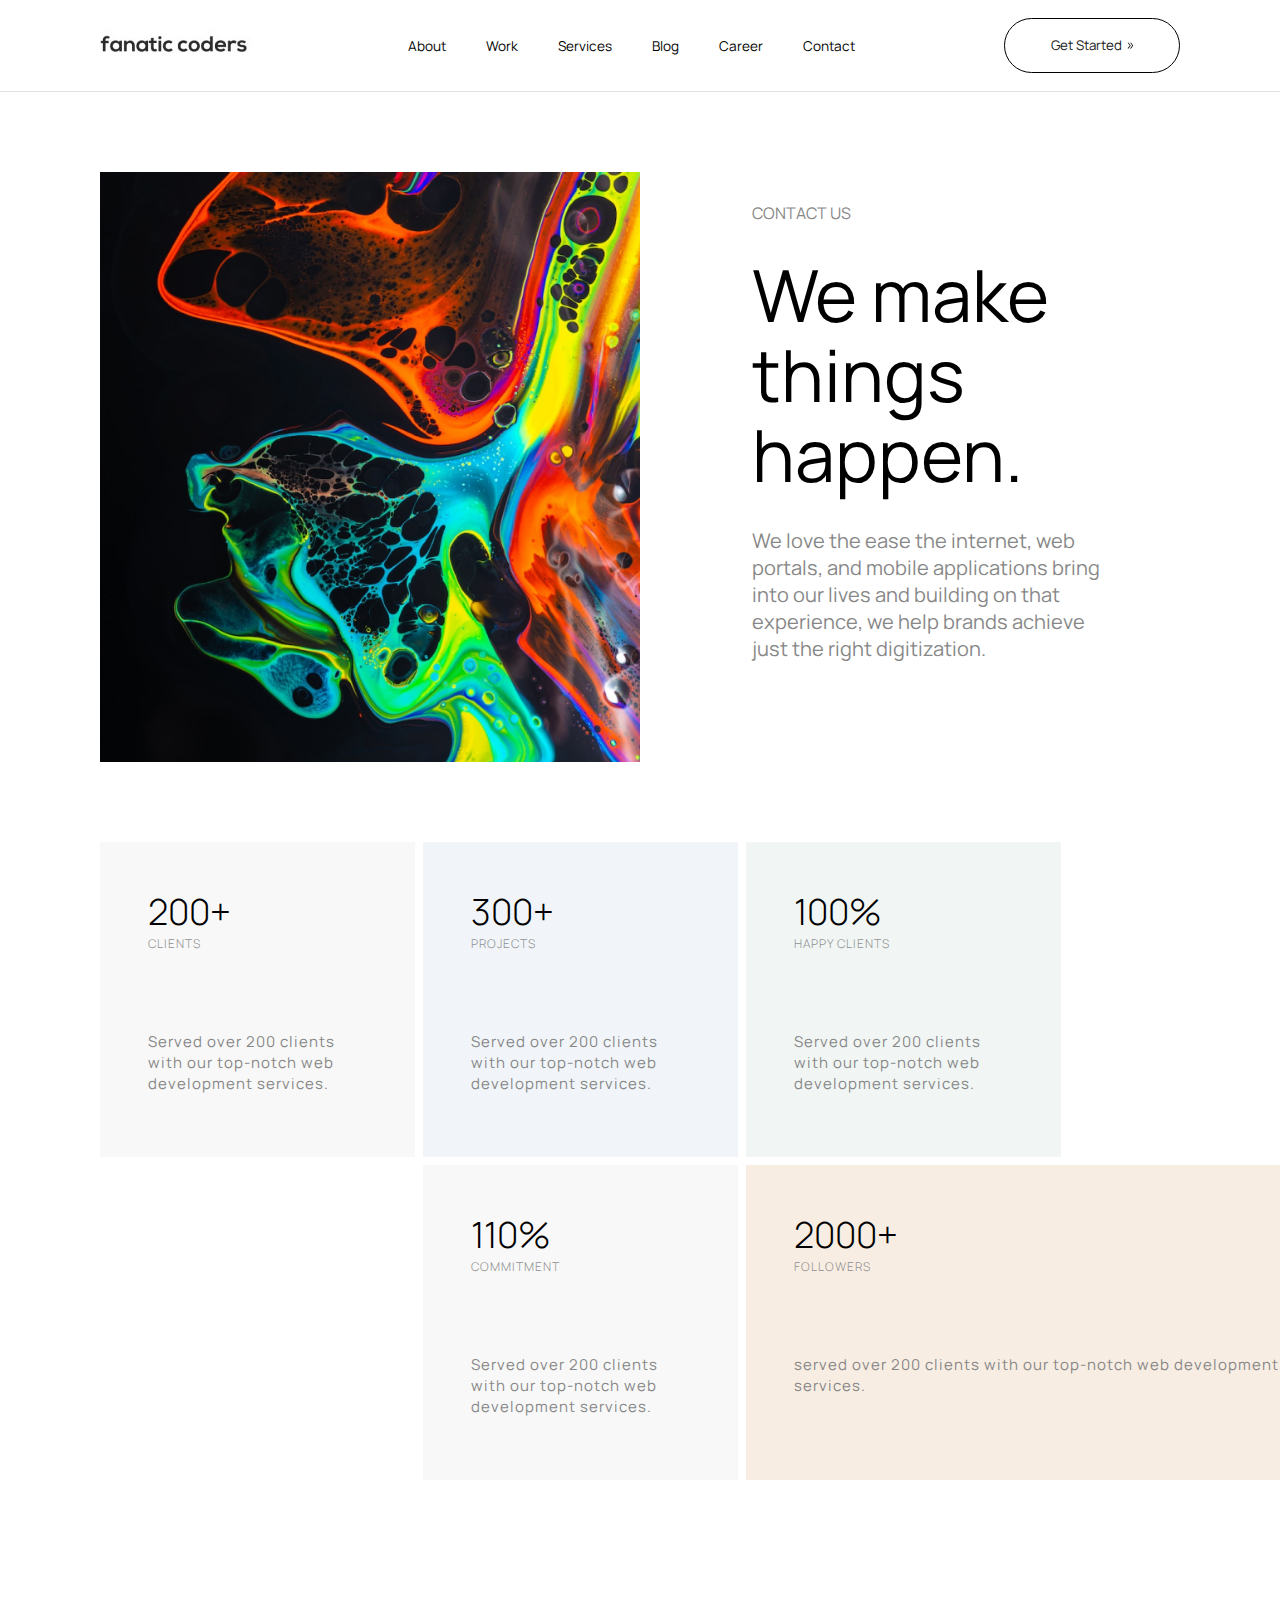
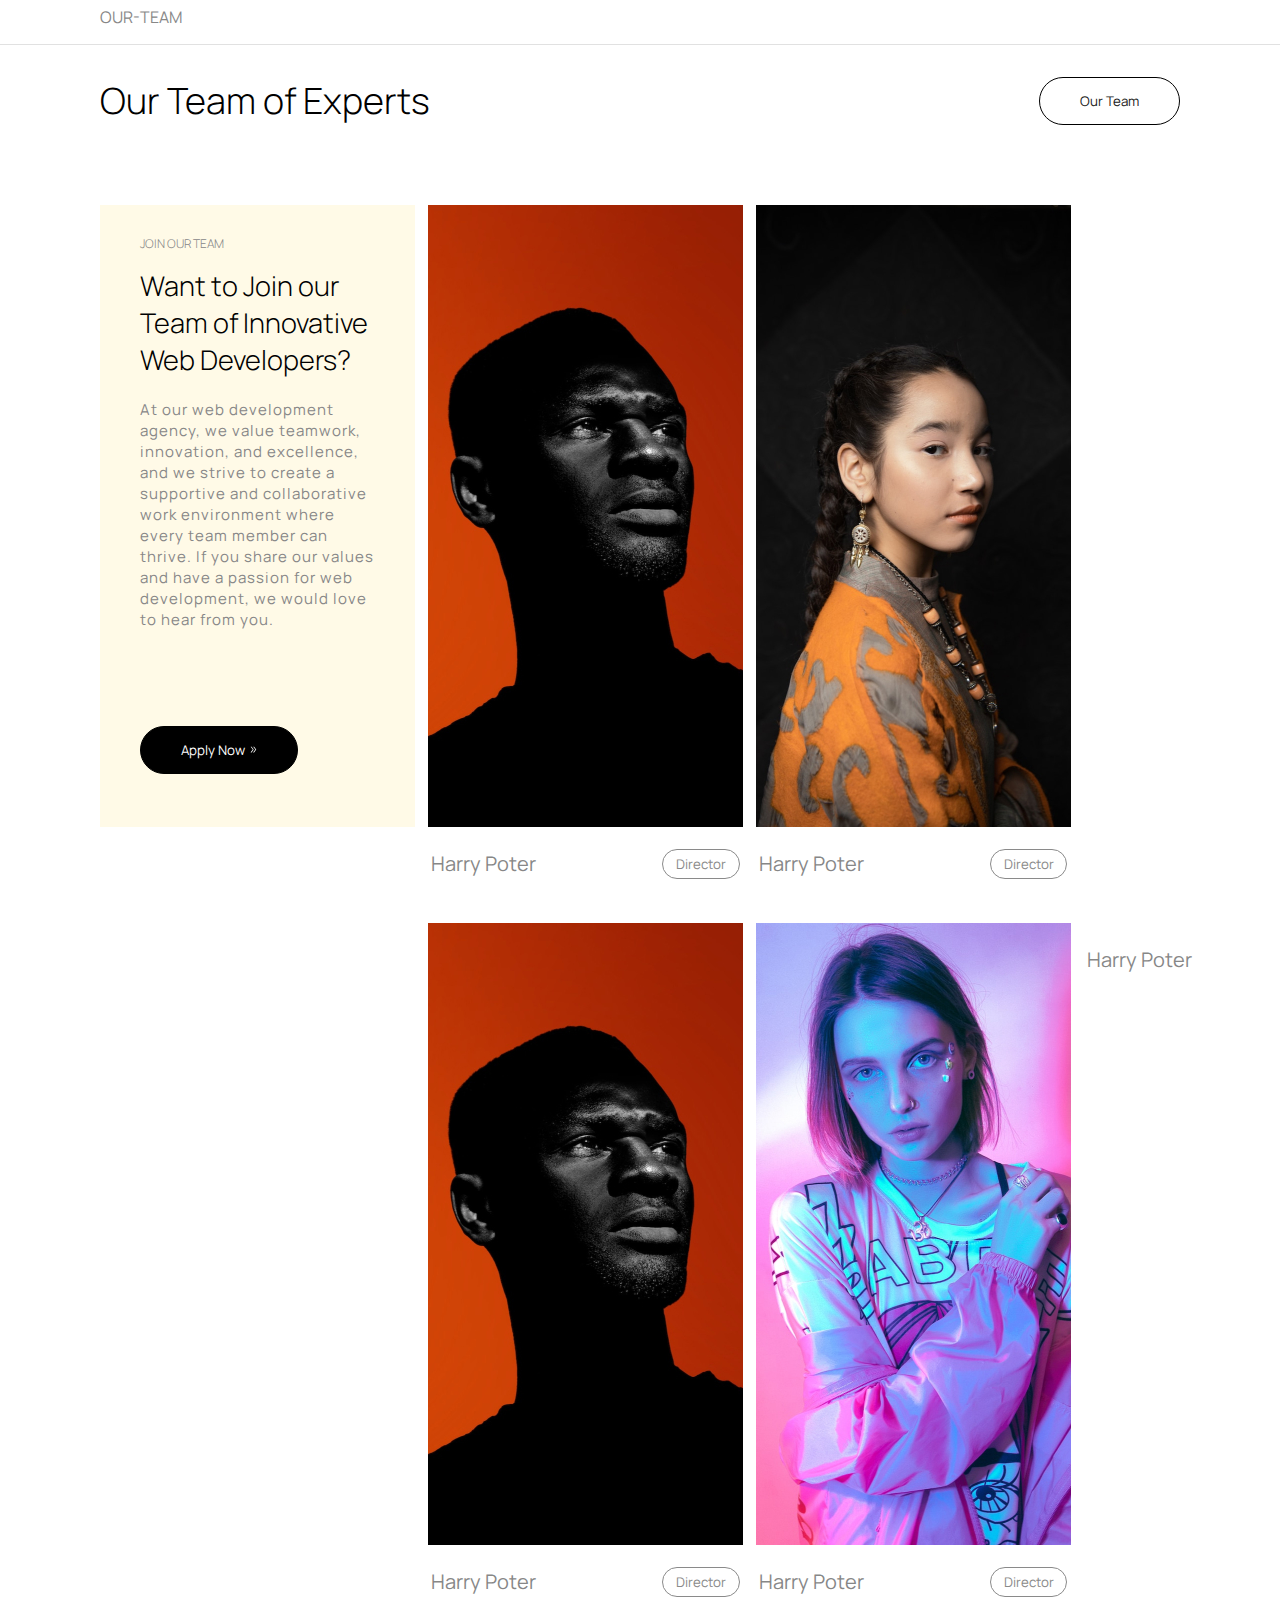
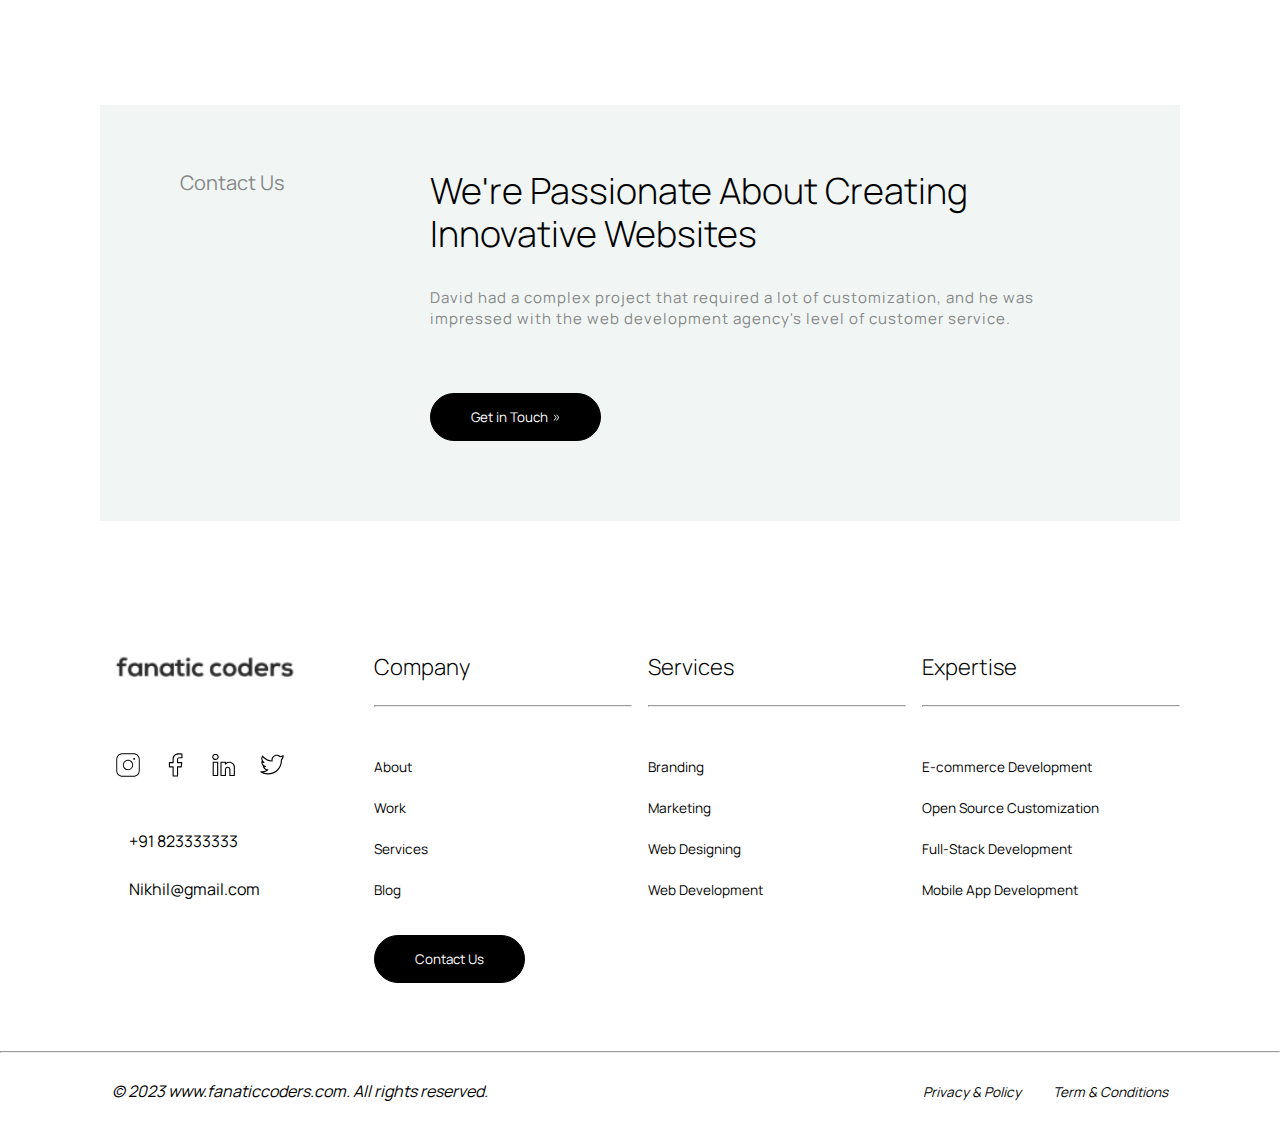
==== about.html @ 9c1439ec "second commit" ====
<!DOCTYPE html>
<html lang="en">

<head>
    <meta charset="UTF-8">
    <meta http-equiv="X-UA-Compatible" content="IE=edge">
    <meta name="viewport" content="width=device-width, initial-scale=1.0">
    <title>Document</title>
    <link rel="stylesheet" href="/style.css">
</head>

<body>
    <!-------- Header -------->
    <header>

        <div class="header">
            <div class="container">
                <div class="flex-row">


                    <div class="headerlogo">
                        <div class="flex-row">
                            <a href="/Index.html"><img src="/assets/Images/lOGO - Copy.jpg" alt=""></a>
                        </div>
                    </div>

                    <div class="headerlinks">
                        <nav>
                            <ul class="link flex-row">

                                <li><a class="animated-link" href="/about.html"> About</a></li>
                                <li><a class="animated-link" href="/work.html"> Work</a></li>
                                <li> <a class="animated-link service"> Services</a></li>
                               
                                <li><a class="animated-link" href="/blog.html">Blog</a> </li>
                                <li><a class="animated-link" href="/career.html">Career</a> </li>
                                <li><a class="animated-link" href="/contact.html">Contact</a> </li>
                            </ul>
                        </nav>
                    </div>

                    <button class="animated-btn-wt white-btn-lg">Get Started <img class="double-arrow"
                            src="/assets/Images/rightdoubleArrow.svg" alt=""></button>
                </div>
                    
   

            </div>
    </header>

    <!-- DropDown -->
    <div class="serviceDropdown">
        <div class="container">
            <div class="dropdown">
                <div class="left">
                    <h3>Services</h3>
                    <p class="card-para">Unleash the power of your brand with our comprehensive suite of services.</p>
                    <a href="/services.html"><button class="animated-btn-wt white-btn-sm">Learn More</button></a>
                </div>
                <div class="right">
                    <div class="grid-row">
                        <a href="/services.html">
                            <div class="item" >
                                <div class="flex-row">
                                    <img class="dropdown-img" src="/assets/Images/Speaker.svg" alt="">
                                    <div>
                                        <h4>Digital Branding</h4>
                                        <p class="card-para">Increase your brand's visibility and attract more customers</p>
                                    </div>
                                </div>
                            </div>
                        </a>
                       
                        <a href="/services.html">
                            <div class="item">
                                <div class="flex-row">
                                    <img class="dropdown-img" src="/assets/Images/Pin.svg" alt="">
                                    <div>
                                        <h4>Web Designing</h4>
                                        <p class="card-para">Increase your brand's visibility and attract more customers</p>
                                    </div>
                                </div>
                            </div>
                        </a>
                       
                        <a href="/services.html">
                            <div class="item">
                                <div class="flex-row">
                                    <img class="dropdown-img" src="/assets/Images/Cart.svg" alt="">
                                    <div>
                                        <h4>E-commerce Development</h4>
                                        <p class="card-para">Increase your brand's visibility and attract more customers</p>
                                    </div>
                                </div>
                            </div>
                        </a>
                        
                        <a href="/services.html">
                            <div class="item">
                                <div class="flex-row">
                                    <img class="dropdown-img" src="/assets/Images/Speaker.svg" alt="">
                                    <div>
                                        <h4>Digital Marketing</h4>
                                        <p class="card-para">Increase your brand's visibility and attract more customers</p>
                                    </div>
                                </div>
                            </div>
                        </a>
                       
                        <a href="/services.html">
                            <div class="item">
                                <div class="flex-row">
                                    <img class="dropdown-img" src="/assets/Images/Tag.svg" alt="">
                                    <div>
                                        <h4>Web Development</h4>
                                        <p class="card-para">Increase your brand's visibility and attract more customers</p>
                                    </div>
                                </div>
                            </div>
                        </a>
                       
                        <a href="/services.html">
                            <div class="item">
                                <div class="flex-row">
                                    <img class="dropdown-img" src="/assets/Images/phone.svg" alt="">
                                    <div>
                                        <h4>Mobile App Development</h4>
                                        <p class="card-para">Increase your brand's visibility and attract more customers</p>
                                    </div>
                                </div>
                            </div>
                        </a>
                       
                    </div>
                </div>
            </div>
        </div>
    </div>
    <!--// DropDown -->
    <!-------- //Header -------->

    <main>
        <!-- section1  Hero-Section-->
        <section class="about-hero section1">
            <div class="container main1">
                <div class="grid-row">

                    <div class="hero">
                        <img src="/assets/Images/aboutHero.jpg" alt="">
                    </div>
                    <div class="content">
                        <h5>CONTACT US </h5>
                        <h1>We make things happen.
                        </h1>
                        <p class="main-para">We love the ease the internet, web portals, and mobile applications bring
                            into our lives and building on that experience, we help brands achieve just the right
                            digitization.</p>
                    </div>
                </div>
            </div>
        </section>
        <!-- //section1 Hero-Section-->

        <!-- Section-4 Our-Values-->
        <section class=" about-hero section4">
            </div>
            <div class="container main2">

                <div class="card-container">
                    <div class="grid-row">
                        <div class="card1">
                            <h2>200+</h2>
                            <h6>Clients</h6>
                            <p class="card-para">Served over 200 clients with our top-notch web development services.
                            </p>
                        </div>
                        <div class="card1  col2">
                            <h2>300+</h2>
                            <h6>Projects</h6>
                            <p class="card-para">Served over 200 clients with our top-notch web development services.
                            </p>
                        </div>
                        <div class="card1  col3">
                            <h2>100%</h2>
                            <h6>Happy Clients</h6>
                            <p class="card-para">Served over 200 clients with our top-notch web development services.
                            </p>
                        </div>
                        <div class="card1 card-All col4">
                            <!-- <h6>HELPING BRANDS <br>
                                STANDOUT</h6>
                          <h4>Bold Moves, <br>
                            Big Impact.</h4> -->
                        </div>
                        <div class="card1 card-All col5">
                            <!-- <h6>HELPING BRANDS <br>
                                STANDOUT</h6>
                          <h4>Bold Moves, <br>
                            Big Impact.</h4> -->
                        </div>
                        <div class="card1  col6">
                            <h2>110%</h2>
                            <h6>Commitment</h6>
                            <p class="card-para">Served over 200 clients with our top-notch web development services.
                            </p>
                        </div>
                        <div class="card1 col7">
                            <h2>2000+</h2>
                            <h6>Followers</h6>
                            <p class="card-para">served over 200 clients with our top-notch web development services.
                            </p>
                        </div>

                    </div>
                </div>
        </section>
        <!-- //Section-4 Our-Values-->

        <!-- Section About 3 -->

        <section class="section5 about-hero">
            <div class="container sub-container">
                <div class="Universal-heading">
                    <h5>Our-Team</h5>
                </div>
            </div>
            <div class="main3 container main-container">
                <div class="main-heading">
                    <h2>Our Team of Experts</h2>
                    <button class="animated-btn-wt white-btn-sm">Our Team</button>
                </div>
                <!-- MAIN -->

                <div class="about-team">
                    <div class="grid-row">
                        <div class="dim team-mate1">
                            <h6>Join our team</h6>
                            <h3>Want to Join our Team of Innovative Web Developers?</h3>
                            <p class="card-para">
                                At our web development agency, we value teamwork, innovation, and excellence, and we
                                strive to create a supportive and collaborative work environment where every team member
                                can thrive. If you share our values and have a passion for web development, we would
                                love to hear from you.
                            </p>
                            <a href="/career.html"><button class="animated-btn-bk black-btn-sm">
                                Apply Now <img class="double-arrow" src="/assets/Images/whiteDoubleArrow.svg" alt="">
                            </button></a>
                        </div>

                        <div class="dim team-mate2">
                            <div class="team-image">
                                <img src="/assets/Images/TeamImg1.jpg" alt="">
                                <div class="social-icons">
                                    <ul class="flex-row">
                                        <li><a href="">
                                                <div class="circle"><img src="/assets/Images/twitter.svg" alt=""></div>
                                            </a></li>
                                        <li><a href="">
                                                <div class="circle"><img src="/assets/Images/mail.svg" alt=""></div>
                                            </a></li>
                                        <li><a href="">
                                                <div class="circle"><img src="/assets/Images/linkedin.svg" alt=""></div>
                                            </a></li>
                                        <li><a href="">
                                                <div class="circle"><img src="/assets/Images/instagram.svg" alt="">
                                                </div>
                                            </a></li>
                                    </ul>
                                </div>
                                <div class="occupation flex-row">
                                    <p class="main-para">Harry Poter</p>
                                    <button class="simple-btn">Director</button>
                                </div>
                            </div>
                            
                        </div>
                        <div class="dim team-mate2">
                            <div class="team-image">
                                <img src="/assets/Images/TeamImg3.jpg" alt="">
                                <div class="social-icons">
                                    <ul class="flex-row">
                                        <li><a href="">
                                                <div class="circle"><img src="/assets/Images/twitter.svg" alt=""></div>
                                            </a></li>
                                        <li><a href="">
                                                <div class="circle"><img src="/assets/Images/mail.svg" alt=""></div>
                                            </a></li>
                                        <li><a href="">
                                                <div class="circle"><img src="/assets/Images/linkedin.svg" alt=""></div>
                                            </a></li>
                                        <li><a href="">
                                                <div class="circle"><img src="/assets/Images/instagram.svg" alt="">
                                                </div>
                                            </a></li>
                                    </ul>
                                </div>
                                <div class="occupation flex-row">
                                    <p class="main-para">Harry Poter</p>
                                    <button class="simple-btn">Director</button>
                                </div>
                            </div>
                        </div>
                        <div class="dim team-mate2 area3">
                            <div class="team-image">
                               
                            </div>
                        </div>
                        <div class="dim team-mate2 area4">
                            <div class="team-image">
                                
                            </div>
                        </div>
                        <div class="dim team-mate2">
                            <div class="team-image">
                                <img src="/assets/Images/TeamImg1.jpg" alt="">
                                <div class="social-icons">
                                    <ul class="flex-row">
                                        <li><a href="">
                                                <div class="circle"><img src="/assets/Images/twitter.svg" alt=""></div>
                                            </a></li>
                                        <li><a href="">
                                                <div class="circle"><img src="/assets/Images/mail.svg" alt=""></div>
                                            </a></li>
                                        <li><a href="">
                                                <div class="circle"><img src="/assets/Images/linkedin.svg" alt=""></div>
                                            </a></li>
                                        <li><a href="">
                                                <div class="circle"><img src="/assets/Images/instagram.svg" alt="">
                                                </div>
                                            </a></li>
                                    </ul>
                                </div>
                                <div class="occupation flex-row">
                                    <p class="main-para">Harry Poter</p>
                                    <button class="simple-btn">Director</button>
                                </div>
                            </div>
                        </div>
                        <div class="dim team-mate2 area4">
                            <div class="team-image">
                                <img src="/assets/Images/TeamImg2.jpg" alt="">
                                <div class="social-icons">
                                    <ul class="flex-row">
                                        <li><a href="">
                                                <div class="circle"><img src="/assets/Images/twitter.svg" alt=""></div>
                                            </a></li>
                                        <li><a href="">
                                                <div class="circle"><img src="/assets/Images/mail.svg" alt=""></div>
                                            </a></li>
                                        <li><a href="">
                                                <div class="circle"><img src="/assets/Images/linkedin.svg" alt=""></div>
                                            </a></li>
                                        <li><a href="">
                                                <div class="circle"><img src="/assets/Images/instagram.svg" alt="">
                                                </div>
                                            </a></li>
                                    </ul>
                                </div>
                                <div class="occupation flex-row">
                                    <p class="main-para">Harry Poter</p>
                                    <button class="simple-btn">Director</button>
                                </div>
                            </div>
                        </div>
                        <div class="dim team-mate2">
                            <div class="team-image">
                                <img src="/assets/Images/TeamImg4.jpg" alt="">
                                <div class="social-icons">
                                    <ul class="flex-row">
                                        <li><a href="">
                                                <div class="circle"><img src="/assets/Images/twitter.svg" alt=""></div>
                                            </a></li>
                                        <li><a href="">
                                                <div class="circle"><img src="/assets/Images/mail.svg" alt=""></div>
                                            </a></li>
                                        <li><a href="">
                                                <div class="circle"><img src="/assets/Images/linkedin.svg" alt=""></div>
                                            </a></li>
                                        <li><a href="">
                                                <div class="circle"><img src="/assets/Images/instagram.svg" alt="">
                                                </div>
                                            </a></li>
                                    </ul>
                                </div>
                                <div class="occupation flex-row">
                                    <p class="main-para">Harry Poter</p>
                                    <button class="simple-btn">Director</button>
                                </div>
                            </div>
                        </div>
                    </div>
                </div>

                <div class="about-contact-banner">
                    <div class="contect-content">
                        <p class="main-para uppercase">Contact Us</p>

                        <div class="r-content">
                            <h2>We're Passionate About Creating Innovative Websites</h2>
                            <p class="card-para">David had a complex project that required a lot of customization, and
                                he was impressed with the web development agency's level of customer service. </p>
                            <button class="animated-btn-bk black-btn-sm">
                                Get in Touch <img class="double-arrow" src="/assets/Images/whiteDoubleArrow.svg" alt="">
                            </button>
                        </div>
                    </div>
                </div>

            </div>
        </section>

        <!-- Section About 3 -->

        <!--------------- FOOTER ---------------->
        <footer>
            <div class="container footer-container ">
                <div class="footer-grid-row">
                    <div class="footerCol1">
                        <div class="logo">
                            <img src="/assets/Images/lOGO.jpg" alt="">
                        </div>
    
                        <div class="social-links">
                            <ul class="flex-row">
                                <li><a href=""><img src="/assets/Images/instagram.svg" alt=""></a></li>
                                <li><a href=""><img src="/assets/Images/facebook.svg" alt=""></a></li>
                                <li><a href=""><img src="/assets/Images/linkedin.svg" alt=""></a></li>
                                <li><a href=""><img src="/assets/Images/twitter.svg" alt=""></a></li>
                            </ul>
                        </div>
                      <div class="phone chat"><i class="fa-solid fa-phone"></i> <span>+91 823333333</span></div>
                      <div class="mail chat"><i class="fa-regular fa-envelope"></i> <span>Nikhil@gmail.com</span></div>
                    </div>
    
                    <div class="footerCol2">
                        <h4>Company</h4>
                        <hr>
                        <ul>
                            <li><a class="animated-link" href="">About</a></li>
                            <li><a class="animated-link" href="">Work</a></li>
                            <li><a class="animated-link" href="">Services</a></li>
                            <li><a class="animated-link" href="">Blog</a></li>
                            <li><button class="animated-btn-bk black-btn-sm" style="margin-top: 1rem;">
                                Contact Us
                            </button></li>
                        </ul>
                    </div>
    
                    <div class="footerCol2">
                        <h4>Services</h4>
                        <hr>
                        <ul>
                            <li><a class="animated-link" href="">Branding</a></li>
                            <li><a class="animated-link" href="">Marketing</a></li>
                            <li><a class="animated-link" href="">Web Designing</a></li>
                            <li><a class="animated-link" href="">Web Development</a></li>
                            <li><a class="animated-link" href=""></a></li>
                        </ul>
                    </div>
    
                    <div class="footerCol2">
                        <h4>Expertise</h4>
                        <hr>
                        <ul>
                            <li><a class="animated-link" href="">E-commerce Development</a></li>
                            <li><a class="animated-link" href="">Open Source Customization</a></li>
                            <li><a class="animated-link" href="">Full-Stack Development</a></li>
                            <li><a class="animated-link" href="">Mobile App Development</a></li>
                            <li><a href=""></a></li>
                        </ul>
                    </div>
                </div>
              
            </div>
            <hr>
            <div class="cite-container">
                <cite>
                 <span>© 2023 www.fanaticcoders.com. All rights reserved.</span> 
                 <span ><ul class="flex-row"><li><a href="">Privacy & Policy</a></li>
                    <li><a href="">Term & Conditions</a></li></ul></span>
                </cite>
            </div>
            
        </footer>


</body>
<script src="/main.js"></script>
</html>
---- style.css ----
@import url("https://fonts.googleapis.com/css2?family=Manrope:wght@200;300;400;500;600;700;800&display=swap");

*,
*::after,
*::before {
  margin: 0;
  padding: 0;
  box-sizing: border-box;
}

body {
  /* background-color: burlywood; */
  font-family: "Manrope";
}

:root {
  --primary-clr: #ffffff;
  --Mild-Emb: #f1f6f5;
  --Mild-Blue: #f1f5f9;
  --Mild-grey: #f8f8f8;
  --Mild-Orange: #f8ede3;
  --Mild-Yellow: #fffae7;
  --white-clr: #ffffff;
  --black-clr: #000000;
  --heading-clr: #202020;
  --para-grey: #878787;
  /* Font-Styling */
  --card-para: 0.938rem;
  --main-para: 1.25rem;
  --sub-main-para: 1rem;
}

.main-para {
  font-size: var(--main-para);
  color: #515151;
}

.card-para {
  font-size: var(--card-para);
  color: #878787;
  letter-spacing: 1px;
  transition: all 0.4s ease-in-out;
}

.sub-para {
  font-size: 1rem;
  color: #878787;
  letter-spacing: 1px;
  word-spacing: 1px;
  transition: all 0.4s ease-in-out;
}

button {
  font-family: "Manrope";
}

h1 {
  font-size: 4.5rem;
  line-height: 5rem;
  font-weight: 400;
}

h2 {
  font-size: 2.25rem;
  line-height: 2.711rem;
  font-weight: 300;
}

h3 {
  font-size: 2rem;
  line-height: 2.313rem;
  font-weight: 300;
}

h4 {
  font-size: 1.375rem;
  line-height: 1.657rem;
  font-weight: 300;
}

h5 {
  font-size: 1rem;
  text-transform: uppercase;
  line-height: 1.205rem;
  font-weight: 400;
}

h6 {
  font-size: 0.75rem;
  text-transform: uppercase;
  line-height: 0.904rem;
  font-weight: 300;
}

a {
  font-size: 0.85rem;
}

.simple-btn {
  background: transparent;
  border: 0.5px solid rgb(138, 138, 138);
  color: rgb(138, 138, 138);
  border-radius: 10rem;
  padding: 0.3rem 0.8rem;
}

.white-btn-lg {
  display: flex;
  flex-direction: row;
  align-items: center;
  justify-content: center;
  padding: 14px 40px;
  gap: 5px;
  color: var(--heading-clr);
  font-size: 0.875;
  background: #ffffff;
  border: 0.5px solid black;
  border-radius: 1.875rem;
  width: 176px;
  height: 55px;
}

.white-btn-sm {
  display: flex;
  flex-direction: row;
  justify-content: center;
  padding: 14px 40px;
  gap: 5px;
  color: var(--heading-clr);
  font-size: 0.875;
  background: #ffffff;
  border: 0.5px solid black;
  border-radius: 1.875rem;
}

.black-btn-lg {
  display: flex;
  flex-direction: row;
  align-items: center;
  justify-content: center;
  padding: 14px 40px;
  gap: 5px;
  color: var(--white-clr);
  font-size: 0.875;
  background: var(--black-clr);
  border: 0.5px solid black;
  border-radius: 1.875rem;
  width: 176px;
  height: 55px;
}

.black-btn-sm {
  display: flex;
  flex-direction: row;
  justify-content: center;
  align-items: center;
  padding: 14px 40px;
  gap: 5px;
  color: var(--white-clr);
  font-size: 0.875;
  background: var(--black-clr);
  border: 0.5px solid black;
  border-radius: 1.875rem;
}

/* Button Animation on hover */
.animated-btn-bk,.animated-btn-wt {
  transition: all 0.3s ease-in-out;
}

.animated-btn-bk:hover {
  box-shadow: 4px 4px 0px #8b8b8b;
  transform: translate(-5px, -5px);
}
.animated-btn-wt:hover {
  box-shadow: 4px 4px 0px black;
  transform: translate(-5px, -5px);
}


/* //Button Animation on hover */


/* -------------------Link-Styling */
.animated-link {
  position: relative;
  color: #000;
  text-decoration: none;
}

.animated-link::before {
  content: "";
  position: absolute;
  display: block;
  width: 100%;
  height: 1.5px;
  top: 120%;
  left: 0;
  background-color: var(--para-grey);
  transform: scaleX(0);
  transition: transform 0.3s ease;
}

.animated-link:hover::before {
  transform: scaleX(1);
  height: 1.5px;
}
.animated-link.active::before {
  transform: scaleX(1);
  height: 1.5px;
}

/* .owl-theme .owl-dots, .owl-theme .owl-nav {
  text-align: center;
  -webkit-tap-highlight-color: transparent;
}
button.owl-prev{
  position: relative;
}
button.owl-prev{
  position: absolute;
  left:43%;
  top: 380px;
  font-size: 2rem !important;
}
button.owl-next{
  position: absolute;
  left:54%;
  top: 380px;
  font-size: 2rem !important;
}
.owl-theme .owl-dots{
  padding-top: 0.3rem;
} */
/* -------------------//Link-Styling */
.double-arrow {
  height: 7px;
  width: 7px;
}

.arrow-right-lg {
  font-size: 3rem;
}

.styled-btn {
  box-sizing: border-box;
  position: absolute;
  width: 66px;
  height: 24px;
  left: 643px;
  top: 5591px;
  background: #ffffff;
  border: 0.5px solid #464646;
  border-radius: 30px;
}

a {
  text-decoration: none;
  color: inherit;
}

li {
  list-style: none;
}

img {
  display: block;
  width: 100%;
}

i {
  font-family: FontAwesome;
  font-style: normal;
}

.container {
  max-width: 1500px;
  margin-inline: auto;
  padding: 0 6.25rem;
  background-color: var(--primary-clr);
}

.flex-row {
  display: flex;
}

.grid-row {
  display: grid;
}

/* --------------------Header Styling */

header .container {
  border-bottom: 1px solid #e1e1e1;
}

header .container .flex-row {
  align-items: center;
  justify-content: space-between;
  padding: 0.9rem 0;
}

.headerlinks nav .flex-row {
  gap: 2.5rem;
}

/* --------------------//Header Styling */

/* -----------------Section1 Hero-Section */

.section1 .container .flex-row .content {
  display: flex;
  flex-direction: column;
  max-width: 44.625rem;
  margin: auto;
  gap: 1rem;
}
.section1 .container .flex-row .content p{
  margin-top: 1rem;
}

.section1 .container .flex-row .content button {
  margin-top: 5rem;
}
.section1 .container .flex-row .hero{
max-width: 37rem;
}

/* -----------------//Section1 Hero-Section */

/* -----------------Section2 Our-Services */
.Universal-heading {
  color: var(--para-grey);
  padding: 2rem 0 1rem 0;
}

.sub-container {
  border-bottom: 1px solid #e1e1e1;
}

.main-container {
  padding-top: 1.5rem;
}

.section2 .slider-container {
  padding-top: 3rem;
}

.section2 .slider-container .grid-row {
  grid-template-columns: 1fr 2.2fr;
  gap: 0.6rem;
}

.section2 .slider-container .fixed-box {
  width: 26.625rem;
  height: 24rem;
  padding: 4.5rem;
  background: var(--Mild-Blue);
}

.section2 .slider-container .fixed-box button {
  margin-top: 7rem;
}

.slider {
  overflow: hidden;
}

.slider .owl-carousel .learn-more>span {
  margin-top: 6.5rem;
  display: flex;
  gap: 1rem;
}

.slider .owl-carousel .column {
  position: relative;
  height: 24rem;
  background-color: var(--Mild-Blue);
}

.slider .column .image {
  position: absolute;
  width: 100%;
  top: 0;
  left: 0;
}

.slider .column .content {
  position: absolute;
  padding: 3rem;
  background: var(--Mild-Blue);
  height: 100%;
  transition: all 0.4s ease-in-out;
}

.slider .column .content:hover {
  background: none;
}

.slider .column .content:hover {
  color: var(--Mild-grey);
}

.slider .column .content:hover .card-para {
  color: #e1e1e1;
}

.slider .column .content h6 {
  margin-bottom: 1rem;
}

.slider .column .content h3 {
  line-height: 5rem;
}

.slider .column .content .learn-more p {
  margin-top: 5rem;
  margin-top: 6.5rem;
  display: flex;
  gap: 1rem;
}

.slider .column .image img {
  width: 100%;
  height: 24rem;
}

/* -----------------//Section2 Our-Services */

/* -----------------Section3 Our-Work */
.main-container .main-heading {
  display: flex;
  justify-content: space-between;
  align-items: center;
}

.section3 .main-container .grid-row {
  grid-template-columns: 1fr 2fr;
  margin-top: 3rem;
  gap: 3rem;
  width: 100%;
}

.section3 .main-container .grid-row .column1 {
  display: flex;
  flex-direction: column;
  gap: 3rem;
}

.section3 .main-container .grid-row .column2 {
  display: flex;
  flex-direction: column;
  gap: 3rem;
  margin-top: 2.5rem;
}

.banner .content {
  position: absolute;
}

.card-shift {
  position: relative;
  width: 100%;
}

.card-shift .image-cover1 {
  margin: auto;
  height: 41.313rem;
  background: url(/assets/Images/Banner-img1.jpg);
  background-repeat: no-repeat;
  background-size: cover;
  display: flex;
  align-items: end;
  overflow: hidden;
}

.card-shift .image-cover2 {
  margin: auto;
  width: 100%;
  height: 41.313rem;
  background: url(/assets/Images/BannerImg2.jpg);
  background-repeat: no-repeat;
  display: flex;
  align-items: end;
  overflow: hidden;
  background-size: cover;
}

.card-shift .image-cover3 {
  margin: auto;
  height: 31.125rem;
  width: 100%;
  background: url(/assets/Images/BannerImg3.jpg);
  background-repeat: no-repeat;
  display: flex;
  align-items: end;
  overflow: hidden;
  background-size: cover;
}

.card-shift .image-cover4 {
  margin: auto;
  height: 49.25rem;
  width: 100%;
  background: url(/assets/Images/BannerImg4.jpg);
  background-repeat: no-repeat;
  display: flex;
  align-items: end;
  overflow: hidden;
  background-size: cover;
}

.card-shift .content {
  background-color: var(--white-clr);
  width: 100%;
  height: 0;
  visibility: hidden;
  transition: all 0.4s ease;
}

.card-shift .content>div {
  padding: 1.5rem 3rem;
}

.card-shift .content .main-para {
  line-height: 1.5rem;
  margin-bottom: 1.4rem;
}

.card-shift .image-cover:hover .content {
  visibility: visible;
  background-color: var(--white-clr);
  height: 9rem;
}

/* -----------------//Section3 Our-Work */

/* -----------------Section4 Our-Work */
.section4 .sub-container {
  padding-top: 5rem;
}

.section4 .card-container {
  margin-top: 3rem;
  padding-bottom: 4rem;
}

.section4 .card-container .grid-row {
  grid-template-columns: 1fr 1fr 1fr 1fr;
  gap: 0.5rem;
}

.section4 .card-container .grid-row .card1 {
  width: 19.688rem;
  height: 19.688rem;
  background: var(--Mild-grey);
  padding: 3rem;
}

.section4 .card-container .grid-row .card1 h6 {
  color: #909090;
  margin-bottom: 1.3rem;
  letter-spacing: 1px;
}

.section4 .card-container .grid-row .card1 button {
  margin-top: 5.5rem;
}

.section4 .card-container .grid-row .card-All {
  display: flex;
  flex-direction: column;
  justify-content: space-between;
}

.section4 .card-container .grid-row .col2 {
  background: var(--Mild-Blue);
}

.section4 .card-container .grid-row .col3 {
  background: var(--Mild-Emb);
}

.section4 .card-container .grid-row .col4 {
  background: transparent;
}

.section4 .card-container .grid-row .col5 {
  background: transparent;
}

.section4 .card-container .grid-row .col6 {
  background: var(--Mild-grey);
}

.section4 .card-container .grid-row .col7 {
  background: var(--Mild-grey);
}

.section4 .card-container .grid-row .col8 {
  background: var(--Mild-Orange);
}

.section4 .discriptive {
  max-width: 41rem;
  margin-inline: auto;
  padding: 2rem;
}

.section4 .discriptive .grid-row {
  grid-template-columns: 1fr 1fr;
  gap: 2rem;
  margin-top: 1.5rem;
}

/* -----------------//Section4 Our-Work */

/* -----------------Section5 Our-Team*/
.section5 .container {
  padding-top: 2rem;
  /* padding-bottom: 3rem; */
}

.section5 h6 {
  color: var(--para-grey);
}

.section5 .team-main {
  margin-top: 5rem;
}

.section5 .team-main .grid-row {
  height: 100%;
  grid-template-columns: 1fr 1fr 1fr 1fr;
  gap: 1rem;
  height: 50rem;
}

.section5 .team-main .grid-row .team-card {
  padding: 3rem 2.2rem;
  background: var(--Mild-Blue);
  height: 90%;
}

.section5 .team-main .grid-row .team-card h3 {
  margin: 2rem 0 2rem 0;
}

.section5 .team-main .grid-row .team-card button {
  margin-top: 4rem;
}

.section5 .team-main .grid-row .banner-container {
  height: 100%;
}

.section5 .team-name {
  padding: 1rem 0.5rem;
  height: 10%;
  width: 100%;
  justify-content: space-between;
  align-items: baseline;
}

.section5 .team-main .grid-row .banner-card1 {
  background: url(/assets/Images/TeamImg1.jpg);
  background-repeat: no-repeat;
  background-size: cover;
  display: flex;
  justify-content: center;
  height: 90%;
  padding: 210% 0 0 0;
}

.section5 .team-main .grid-row .banner-card2 {
  background: url(/assets/Images/TeamImg2.jpg);
  background-repeat: no-repeat;
  background-size: cover;
  display: flex;
  justify-content: center;
  height: 90%;
  padding: 210% 0 0 0;
}

.section5 .team-main .grid-row .banner-card3 {
  background: url(/assets/Images/TeamImg3.jpg);
  background-repeat: no-repeat;
  background-size: cover;
  display: flex;
  justify-content: center;
  height: 90%;
  padding: 210% 0 0 0;
}

.section5 .team-main .grid-row .social-icons ul img {
  width: 1rem;
}

.section5 .team-main .grid-row .social-icons .circle {
  display: flex;
  align-items: center;
  justify-content: center;
  height: 2rem;
  width: 2rem;
  border-radius: 50%;
  background-color: var(--white-clr);
}

.section5 .team-main .grid-row .banner-card .social-icons .flex-row {
  opacity: 0;
  bottom: 0;
  gap: 0rem;
  margin-top: 2rem;
  transition: all 0.4s ease;
}

.section5 .team-main .grid-row .banner-card:hover .social-icons .flex-row {
  opacity: 1;
  gap: 0.5rem;
  margin-top: 0;
}

.team-discription {
  margin-top: 5rem;
}

.team-discription .disc {
  display: grid;
  grid-template-columns: 40% 60%;
}

.team-discription .disc .image-logo {
  display: flex;
  justify-content: right;
  padding-right: 3rem;
}

.team-discription .disc .image-logo img {
  margin-top: 1rem;
  width: 8rem;
  height: 2rem;
}

.team-discription .disc .disc-content {
  max-width: 40rem;
  margin-left: 8rem;
}

.team-discription .disc .disc-content h3 {
  margin-bottom: 1.5rem;
}

.section5 .contact {
  margin-top: 8rem;
  background: var(--Mild-Emb);
  padding: 5rem 7rem;
}

.section5 .contact .contect-content {
  grid-template-columns: 1fr 4fr;
}

.section5 .contact .uppercase {
  text-transform: uppercase;
  margin-top: 1rem;
}

.section5 .contact .r-content h2 {
  font-size: 3rem;
  line-height: 4rem;
  letter-spacing: 2px;
}

.section5 .contact .r-content .main-para {
  margin: 2rem 0 5rem 0;
  color: var(--para-grey);
}

/* -----------------//Section5 Our-Team*/

/* -----------------Section6 BLOGS*/
.section6 .sub-container {
  padding-top: 5rem;
}

.section6 .card-container {
  margin-top: 5rem;
  display: grid;
  grid-template-columns: 1fr 1fr 1fr;
  gap: 1rem;
  padding-bottom: 5rem;
}

.section6 .card-container .card-bg1 {
  background: url(/assets/Images/bgimg3.jpg);
  background-repeat: no-repeat;
  background-size: cover;
  transition: all 0.3s ease;
}

.section6 .card-container .card-bg2 {
  background: url(/assets/Images/bgImg4.jpg);
  background-repeat: no-repeat;
  background-size: cover;
  transition: all 0.3s ease;
}

.section6 .card-container .card-bg3 {
  background: url(/assets/Images/bgIMg1.jpg);
  background-repeat: no-repeat;
  background-size: cover;
  transition: all 0.3s ease;
}

.section6 .card-container .card-bg1 .card-content {
  padding: 4rem 3rem;
  height: 100%;
  width: 100%;
  background: var(--Mild-Blue);
  transition: all 0.5s ease;
}

.section6 .card-container .card-bg2 .card-content {
  padding: 4rem 3rem;
  height: 100%;
  width: 100%;
  background: var(--Mild-Yellow);
  transition: all 0.5s ease;
}

.section6 .card-container .card-bg3 .card-content {
  padding: 4rem 3rem;
  height: 100%;
  width: 100%;
  background: var(--Mild-Orange);
  transition: all 0.5s ease;
}

.section6 .card-container .card-section6 .card-content .card-para {
  margin-bottom: 1rem;
}

.section6 .card-container .card-section6 .card-content h4 {
  line-height: 1.9rem;
}

.section6 .card-container .card-section6 .card-content button {
  margin-top: 9rem;
}

.card-section6 .card-content button {
  transition: all 0.3s ease;
}

.section6 .card-container .card-section6:hover .card-content {
  background: transparent;
  color: var(--white-clr);
}

.section6 .card-container .card-section6:hover .card-content .card-para {
  color: var(--white-clr);
}

.card-section6:hover .card-content button {
  transform: translate(0%, -300%);
  background: transparent;
  border: 0.5px solid #ffffff;
  color: #ffffff;
}

/* -----------------//Section6 BLOGS*/

/* -------------------------FOOTER */
footer .container {
  padding-top: 3rem;
}

.footer-grid-row {
  display: grid;
  grid-template-columns: 1fr 1fr 1fr 1fr;
  gap: 1rem;
  padding-bottom: 3rem;
}

.footer-grid-row .logo img {
  height: 2.5rem;
  width: 13rem;
}

.footer-grid-row .social-links .flex-row {
  gap: 1.5rem;
  padding: 4rem 0 2.5rem 1rem;

}

.footer-grid-row .social-links .flex-row li>a>img {
  height: 1.5rem;
  width: 1.5rem;
}

.footer-grid-row .chat {
  display: flex;
  gap: 1rem;
  padding: 0.8rem;
}

.footer-grid-row .footerCol2 {
  padding-top: 0.3rem;
}

.footer-grid-row .footerCol2 hr {
  margin: 1.5rem 0 0rem 0;
}

.footer-grid-row .footerCol2 ul {
  padding-top: 3rem;
}

.footer-grid-row .footerCol2 ul li {
  padding-bottom: 1.2rem;
}

.cite-container {
  padding: 1.7rem 7rem;
}

.cite-container cite {
  display: flex;
  justify-content: space-between;
}

.cite-container cite ul {
  gap: 2rem;
}

/* -------------------------//FOOTER */



/*------------ ABOUT PAGE--------- */
/*  */
.about-hero .main1 .grid-row {
  grid-template-columns: 1fr 1fr;
  padding: 5rem 0 2rem 0;
}

.about-hero .grid-row .content {
  padding: 2rem 4rem 0 7rem;
}

.about-hero .grid-row .content h1 {
  margin: 2rem 0;
}

.about-hero .grid-row .content h5,
.main-para {
  color: var(--para-grey)
}


/*  */
.about-hero .card-container .card1 h6 {
  color: var(--black-clr);
  margin-top: 0.2rem;
}

.about-hero .card-container .card1 .card-para {
  margin-top: 5rem;
}

.about-hero .card-container .grid-row .col7 {
  width: 100%;
  grid-area: 3 / 5 / 2 / 3;
  background: var(--Mild-Orange);
}


/*  */
.about-hero .main3 .grid-row {
  grid-template-columns: repeat(4, 1fr);
  column-gap: 0.8rem;
  row-gap: 6rem;
  padding-top: 5rem;
}

.about-hero .main3 .grid-row .dim {
  min-width: 19.688rem;
  height: 38.875rem;
}

.about-hero .main3 .grid-row .team-mate1 {
  background: var(--Mild-Yellow);
  padding: 2rem 2.5rem;
}

.about-hero .main3 .grid-row .team-mate1 h3 {
  font-size: 1.7rem;
  margin: 1rem 0 1.3rem 0;
}

.about-hero .main3 .grid-row .team-mate1 button {
  margin-top: 6rem;
}

.about-hero .main3 .grid-row .dim .occupation {
  padding: 1.4rem 0.2rem;
  justify-content: space-between;
  align-items: center;
}

/* .about-hero .main3 .grid-row .area3{
  grid-area: 2 / 3 / 2 / 3;
}
.about-hero .main3 .grid-row .area4{
  grid-area: 3 / 4 / 2 / 3;
} */
.about-hero .main3 .grid-row .team-mate2 .team-image {
  position: relative;
}

.about-hero .main3 .team-image .social-icons .flex-row {
  position: absolute;
  width: 100%;
  top: 85%;
  justify-content: center;
  opacity: 0;
  gap: 0;
  transition: all 0.3s ease;
}

.about-hero .main3 .team-image:hover .social-icons .flex-row {
  opacity: 1;
  gap: 0.5rem;
  top: 80%;
}

.about-hero .main3 .social-icons .circle {
  height: 2rem;
  width: 2rem;
  background: var(--Mild-grey);
  padding: 7px;
  border-radius: 50%;
  display: flex;
  align-items: center;

}

.about-contact-banner {
  margin: 10rem 0 5rem 0;
  background: var(--Mild-Emb);
  padding: 4rem 0 5rem 5rem;
}

.about-contact-banner .contect-content {
  display: grid;
  grid-template-columns: 1fr 3fr;

}

.about-contact-banner .contect-content .r-content {
  width: 90%;
}

.about-contact-banner .contect-content .r-content p {
  margin: 2rem 0 4rem 0;
}

/* //About Page */

/*------------------------ BLOG PAGE */
.blog-section .main {
  display: grid;
  grid-template-columns: 1fr 1fr;
  margin: 5rem 0;
}

.blog-section .main .content {
  padding: 3rem 3rem 3rem 7rem;
}

.blog-section .main .content h1 {
  margin: 2.5rem 0;
  font-size: 4rem;
  line-height: 4.5rem;
}

.blog-section .main .content button {
  margin-top: 7rem;
}

.blog-section .items {
  display: grid;
  grid-template-columns: 1fr 1fr 1fr;

  column-gap: 1rem;
  row-gap: 1.5rem;
  margin: 2rem 0;
}

.blog-section .grid-row .items .item {
  max-width: 26.688rem;
}

.blog-section .grid-row .item .details {
  display: flex;
  padding: 1.2rem 0 1rem 0;
  align-items: baseline;
}

/*------------------------ //BLOG PAGE */


/* ---------------------WORK PAGE */

.work-main-container {
  padding-top: 5rem;
}

.work-main-container .work-section1 {
  max-width: 1100px;
}

.work-main-container .work-section1 h1 {
  margin: 2rem 0 3rem 0;
}

.work-main-container .work-section2 .work-card {
  padding: 5rem 0 0 0;
}

.work-main-container .work-section2 .head {
  display: flex;
  align-items: center;
  justify-content: space-between;
  padding: 1rem 0;
}

.work-main-container .about-contact-banner {
  margin-top: 7rem;
}

/* ---------------------//WORK PAGE */


/* --------------------Services page */

.work-btns {
  margin-top: 3rem;
  display: flex;
  gap: 0.5rem;
}

.service-head {
  border-bottom: 1.5px solid gainsboro;
  margin-bottom: 4rem;
}

.service-grid-row {
  display: grid;
  grid-template-columns: 1fr 3fr;
  gap: 4rem;
}

.service-grid-row .column1 .col1 {
  background: var(--Mild-Yellow);
  padding: 3rem;
}

.service-grid-row .column1 .col2 {
  background: var(--Mild-Emb);
  padding: 3rem;
}

.service-grid-row .column1 .col3 {
  background: var(--Mild-Orange);
  padding: 3rem;
}

.service-grid-row .column1 .col4 {
  background: var(--Mild-grey);
  padding: 3rem;
}

.service-grid-row .column1 p {
  margin: 1.5rem 0 2rem 0;
}

.service-grid-row .column2 .disc-table {
  grid-template-columns: 1fr 4fr;
  gap: 2rem;
  margin-top: 4rem;
}

.service-grid-row .column2 hr {
  margin: 4rem 0 -1rem 0;
  border: none;
  background: gainsboro;
  height: 1px;
}

.service-grid-row .column2 h2 {
  margin: 2rem 0;
}

.service-grid-row .column2 .disc-table .disc-table-left {
  padding: 0.5rem 0 0 0;
}

.disc-table .disc-table-left h6 {
  font-weight: 400;
}

.service-grid-row .column2 .disc-table .disc-table-right {
  max-width: 35rem;
}

/* --------------------//Services page */

/* ----------------Single work */
.tags .grid-row {
  margin: 7rem 0;
  grid-template-columns: repeat(4, 1fr);
  gap: 1.5rem;
}

.tags .grid-row hr {
  margin: 0.8rem 0;
  background: gainsboro;
  border: none;
  height: 1.5px;
}

.tagCards .grid-row {
  margin: 7rem 0 7rem 0;
  grid-template-columns: 1fr 1fr 1fr;
  gap: 1rem;
}

.tagCards .grid-row .card {
  background-color: var(--Mild-Orange);
  height: 20rem;
  display: flex;
  flex-direction: column;
  justify-content: space-between;
  padding: 4rem 4.5rem;
}

.tagCards .grid-row .card h3 {
  font-size: 1.8rem;
}

.workBanner {
  display: flex;
  gap: 3rem;
  flex-direction: column;
}

/* ----------------//Single work */


/* Blog-page */

.blog .grid-row {
  grid-template-columns: 1fr 1fr 1fr;
  gap: 1.5rem;
  margin-top: 3rem;
}

.readmoreDown {
  display: flex;
  align-items: center;
  gap: 1rem;
  margin-top: 5em;
}

.readmoreDown i {
  color: #e1e1e1;
  font-size: 1.3rem;
}

.readmoreDown .downArrow {
  height: 4rem;
  width: 4rem;
  border-radius: 50%;
  background: var(--black-clr);
  border: none;
  display: flex;
  align-items: center;
  justify-content: center;
}

.blog-Banner {
  margin: 6rem 0;
}

.post-Disc {
  max-width: 54.625rem;
  margin-inline: auto;
  margin-bottom: 5rem;
  margin-top: 1rem;
}

.post-Disc .disc h2 {
  line-height: 6rem;
  margin-left: 1rem;
}

.post-Disc .disc .card-para {
  word-spacing: 2px;
  font-size: 16px;
}

.post-related-products {
  justify-content: space-between;
  padding: 1rem 0;
}

.testimonials {
  padding: 6rem 7rem;
  background: var(--Mild-Blue)
}

.testimonials .grid-row {
  grid-template-columns: 1fr 3fr;
}

.testimonials .name-accupation {
  display: flex;
  align-items: center;
  gap: 1rem;
  margin-top: 7rem;
}

.testimonials .name-accupation .dp {
  height: 4.2rem;
  width: 4.2rem;

}

.testimonials .name-accupation .dp img {
  border-radius: 50%;
}

.testimonials .name-accupation span {
  font-weight: 500;
  font-size: 1.1rem;
  color: #5e5e5e;
}

.testimonials .name-accupation h6 {
  font-weight: 500;
  color: var(--para-grey);
  margin-top: 0.3rem;

}

/* //Blog-page */

/*--------------- career-page */
.career-hero-btn {
  margin-top: 4rem;
  align-items: center;
}

.career-benifits-path h4 {
  max-width: 10.5rem;
}

.career-benifits-path {
  margin-bottom: 3rem;
}

.career-btns {
  margin: 3rem 0;
  display: flex;
  gap: 1rem;
}

.no-style {
  border: none;
  background: transparent;
  font-size: 16px;
}

#more {
  display: none;
}

.career-cards {
  margin: 5rem 0;
}

.career-section h1 {
  margin: 3rem 0;
}

.career-cards .grid-row {
  display: grid;
  grid-template-columns: 1fr 1fr 1fr;
  gap: 1rem;
}

.career-cards .grid-row .card {
  padding: 3rem;
}

.career-cards .grid-row .card h3 {
  margin: 1rem 0;
}

.career-cards .grid-row .card .animated-btn-bk {
  margin-top: 3rem;
}

.career-cards .grid-row .card1 {
  background: var(--Mild-Blue);
}

.career-cards .grid-row .card2 {
  background: var(--Mild-Emb);
}

.career-cards .grid-row .card3 {
  background: var(--Mild-Orange);
}

.career-cards .grid-row .card4 {
  background: var(--Mild-Yellow);
}

.career-cards .grid-row .card5 {
  background: var(--Mild-grey);
}

.career-cards .grid-row .card6 {
  background: var(--Mild-Blue);
}

/* --------------//career-page */


/* -----------------single Career */

.single-career-container .backtoCareer {
  padding: 7rem 0 5rem 0;
}

.single-career-container .backtoCareer .backtocareer-flexrow {
  display: flex;
  align-items: center;
  gap: 1REM;
}

.career-positionToApply .grid-row {
  grid-template-columns: 1fr 1fr;
  gap: 2rem;
}

.career-positionToApply .grid-row .career-disc h1 {
  font-size: 4rem;
  margin-bottom: 2rem;
}

.career-positionToApply .grid-row .career-disc .simple-btn {
  margin: 3rem 0;
}

.career-disc .list {
  margin: 2rem 0;
}

.career-disc .list h3 {
  margin-bottom: 2rem;
}

.career-disc ul li {
  list-style: disc;
  margin-bottom: 0.5rem;
}

.careerApply-card {
  padding: 0 0 0 7rem;
}

.careerApply-card .card {
  padding: 3rem;
  height: 30rem;
  width: 34rem;
  background: var(--Mild-Orange);
  position: sticky;
  top: 5rem;
}

.careerApply-card .card .rightTick {
  height: 4rem;
  width: 4rem;
}

.careerApply-card .card h4 {
  margin: 1rem 0;
}

.careerApply-card .card .animated-btn-bk {
  margin-top: 4rem;
}

.more-jobs {
  margin: 3rem 0;
  padding: 3rem 0 0 0;
}

.more-job-head {
  display: flex;
  justify-content: space-between;
}

/* -----------------//single Career */

/* DropDown */


.serviceDropdown .dropdown{
  position: absolute;
  z-index: 99;
  padding:4rem 2rem;
  background: var(--heading-clr);
  display: grid;
  grid-template-columns: 1fr 4fr;
  gap: 3rem;
  left: 0;
  left: 15.5%;
 max-width: 1300px;
 top: -100%;
 transition: all 0.5s ease;
}
.serviceDropdown .dropdown .left{
  padding-left: 1rem;
}
.serviceDropdown .dropdown.active{
  top: 10%;
}
.serviceDropdown .dropdown h3{
color:gainsboro;
margin-bottom: 1rem;
}
.serviceDropdown .dropdown h4{

  color: gainsboro;
font-size: 1.2rem;
line-height: 0.7rem;
}
.serviceDropdown .dropdown p{
color: gainsboro;
}
.serviceDropdown .dropdown button{
  margin-top: 3rem;
}
.serviceDropdown .dropdown .right .grid-row{
  grid-template-columns: 1fr 1fr 1fr;
  column-gap: 1rem;
  row-gap: 1.5rem;
}
.serviceDropdown .dropdown .right .grid-row .item{
padding:1rem 0.5rem;
border-radius: 10px;
}
.serviceDropdown .dropdown .right .grid-row .item:hover{
background: rgb(68, 68, 68);
}
.serviceDropdown .dropdown .right .grid-row .flex-row{

  justify-content: center;
  gap: 1rem;
}
.serviceDropdown .dropdown .card-para{
  font-size: 0.7rem;
  margin-top: 1rem;
}
.dropdown-img{
  height: 2.2rem;
  width: 2.2rem;
  color: gainsboro;
}
/* //DropDown */


/* -------Contact page-------*/

.contact-form .grid-row{
  grid-template-columns: 1fr 2fr;
  padding: 7rem 0;
  gap: 2rem;
}
.contact-form .grid-row .dis h1{
  margin: 3rem 0 2rem 0;
}
.contact-form .grid-row .form{
  padding-left: 7rem;
}
.contact-form .grid-row .form input{
  padding: 0 1rem;
  font-size: 1rem;
  text-align: center;
  color:var(--para-grey);
  border:none;
  border-bottom: 1px solid black;
 
}
.contact-form .grid-row .form input:focus{
  outline: none;
}
.contact-form .grid-row .form #name{

}

.contact-form .grid-row .form .form-para{
 line-height: 4.1rem;
 margin: 3.5rem 0 2.5rem 0;
}
.form-checkbox{
  display: flex;
  gap: 1rem;
}
.contact-form .grid-row .form .animated-btn-bk{
  margin-top: 3rem;
}
.contact-form .grid-row .form select{
  border: none;
  border-bottom: 1px solid black;
  font-size: 1rem;
  color: var(--para-grey);
  
}
.optionlist{
  padding: 3rem;
}
.contact-form .grid-row .form select:focus{
  outline: none;
}
.select-box{
  text-align: center;
}
/* accordion */
.accordion-container .grid-row{
  grid-template-columns: 1fr 2fr;
 padding: 5rem 0 0 0;
}
.accordion{
  padding: 0 0 0 7rem;
}
.accordion-container .dis {
padding: 2rem 0;
}
.accordionItem{
  border-bottom: 1px solid gainsboro;
  padding:   0.5rem 0;
}
.accordionTitle {
  cursor: pointer;
  -moz-user-select: none;
  -webkit-user-select: none;
  -ms-user-select: none;
  user-select: none;

}
.accordionTitle{
  align-items: center;
  justify-content: space-between;
  padding: 0.6rem 0;
}
.accordionTitle  .circle{
  height: 3rem;
  width: 3rem;
  border: 1px solid var(--para-grey);
  border-radius: 50%;
  display: flex;
  align-items: center;
  justify-content: center;
  transition: all 0.3s ease;
}
.accordionTitle.is-open  .circle{
  transform: rotate(45deg);
}
.accordionTitle  .circle i{
  color: var(--para-grey);
  font-size: 1.2rem;
}

.accordionTitle + .accordionContent {
 opacity: 0;
 overflow: hidden;
 transition: all 0.3s ease;
 height: 0;
}

.accordionTitle.is-open + .accordionContent {
  display: block;
opacity: 1;
height: 3rem;
}
.accordionContent .card-para{
  margin-top: 1rem;
}
/* -------//Contact page-------*/


.owl-theme .owl-nav [class*=owl-] {
  color: #FFF;
  font-size: 30px !important;
  margin: 0 3rem !important;
  padding: 0px 7px;
  background: #D6D6D6;
  display: inline-block;
  cursor: pointer;
  border-radius: 3px;
  position: relative !important;
  top: 25px !important;
}
.owl-theme .owl-nav .owl-prev{
  height: 2rem;
  width: 2rem;
  border-radius: 50% !important;
border:1px solid var(--para-grey) !important;
position: relative !important;
}
.owl-theme .owl-nav .owl-prev span{
position: absolute;
top: -23%;
left: 0;
right: 0;

}
.owl-theme .owl-nav .owl-next{
  height: 2rem;
  width: 2rem;
  border-radius: 50% !important;
border:1px solid var(--para-grey) !important;
position: relative !important;
}
.owl-theme .owl-nav .owl-next span{
  position: absolute;
  top: -23%;
  left: 0;
  right: 0;
}
.owl-theme .owl-nav .owl-prev:hover{
  background: #000 !important;
}
.owl-theme .owl-nav .owl-next:hover{
  background: #000 !important;
}
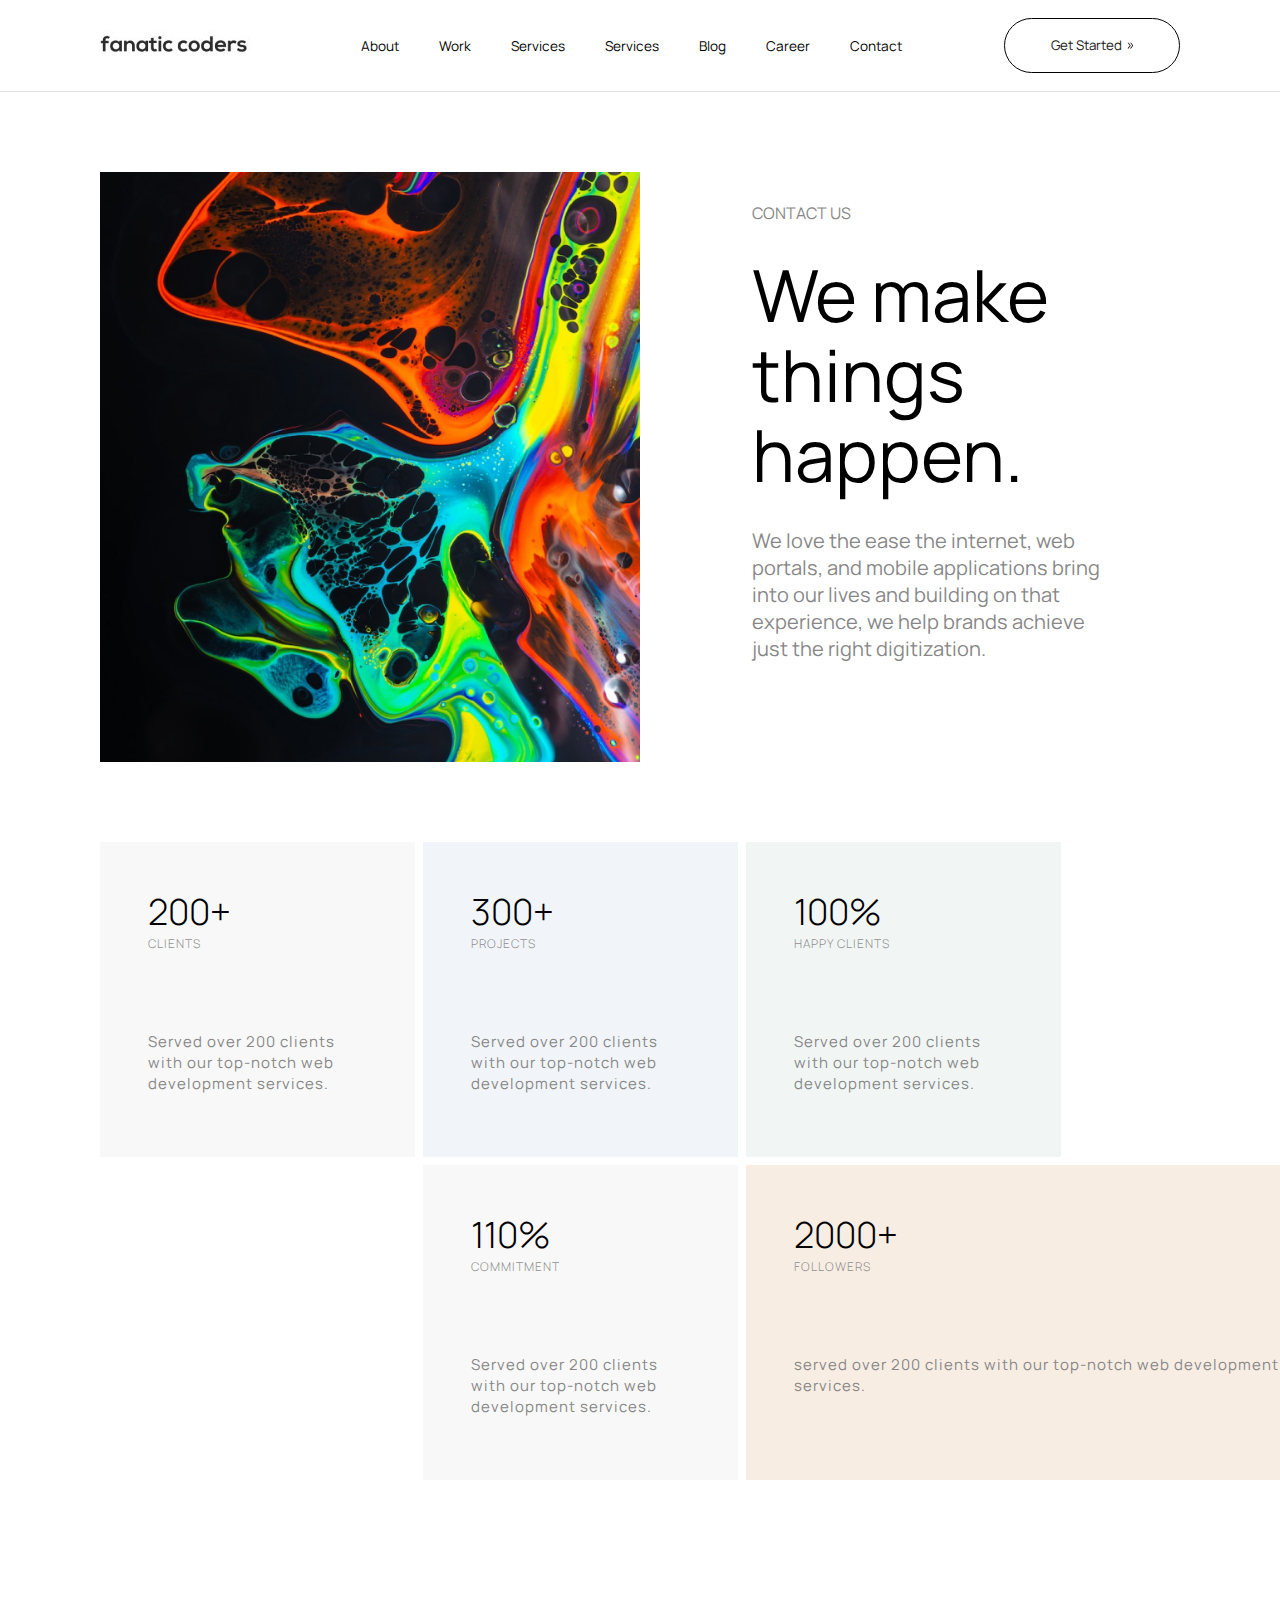
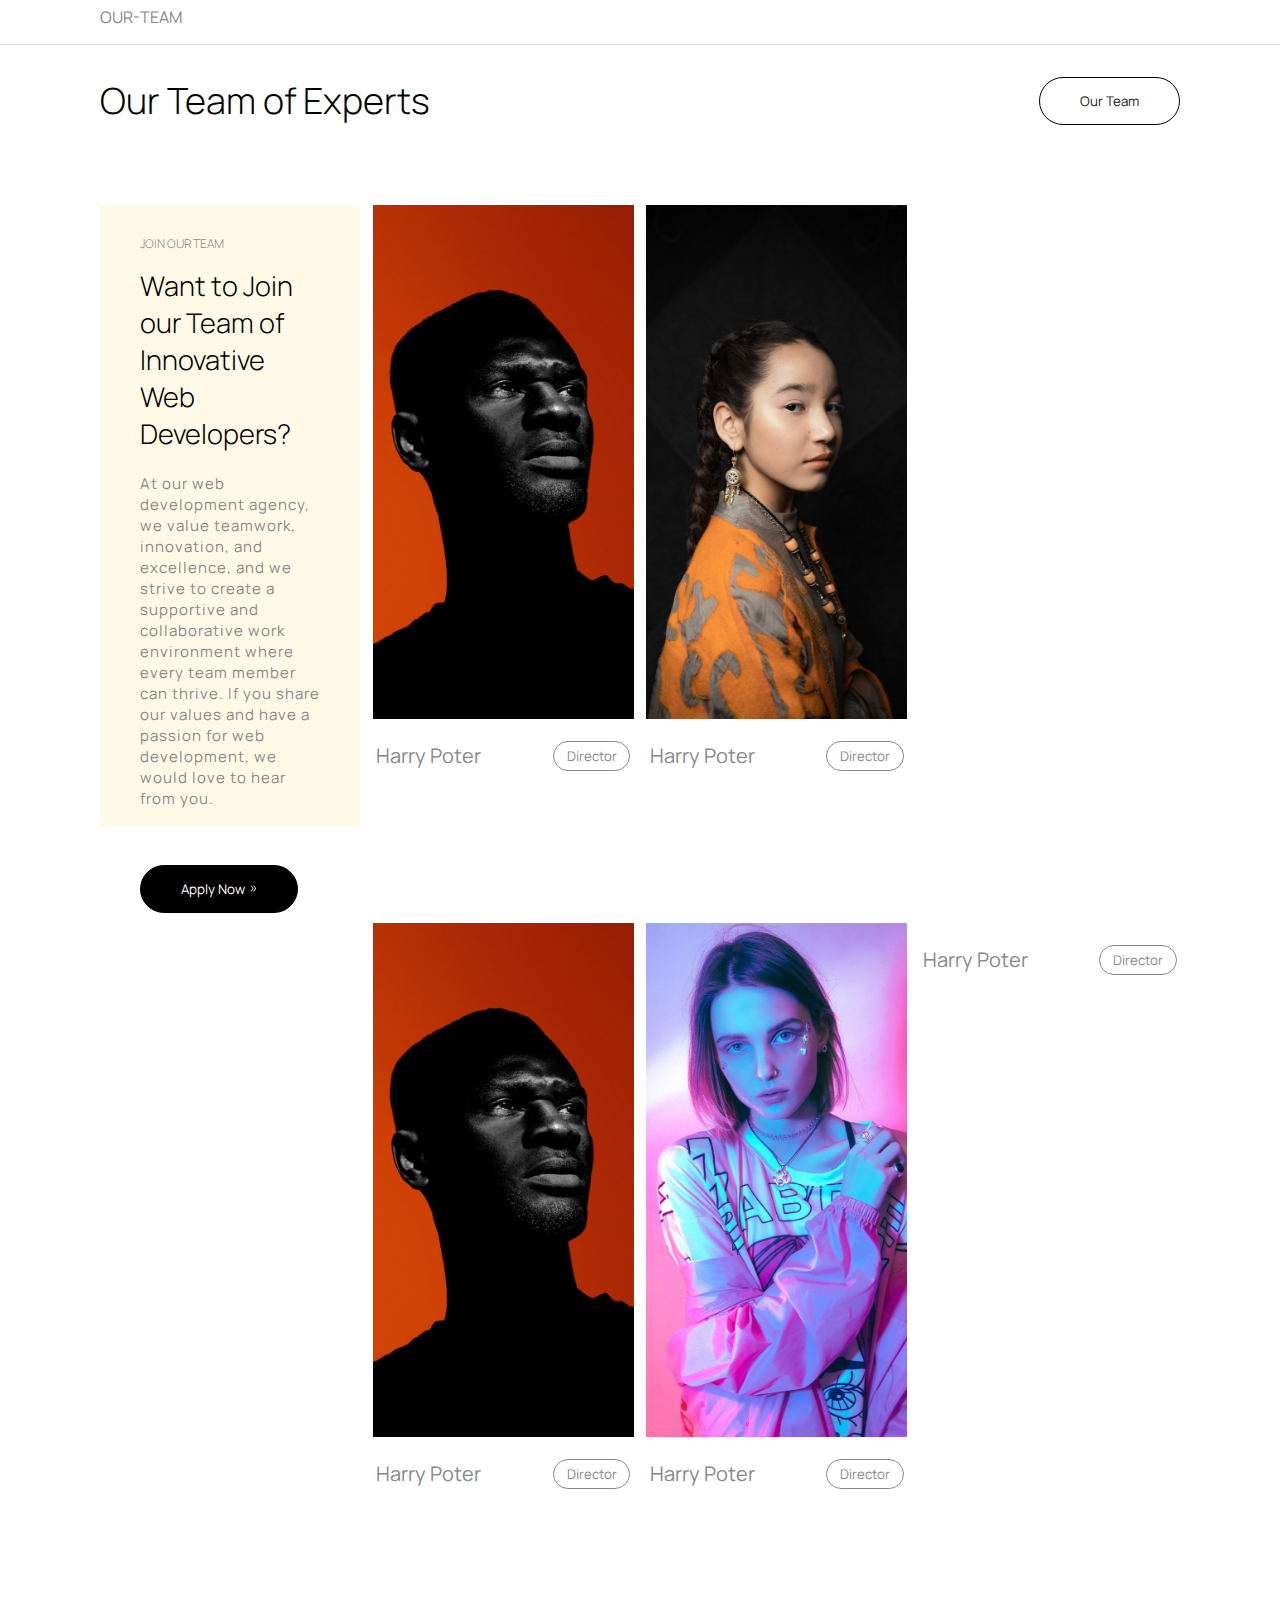
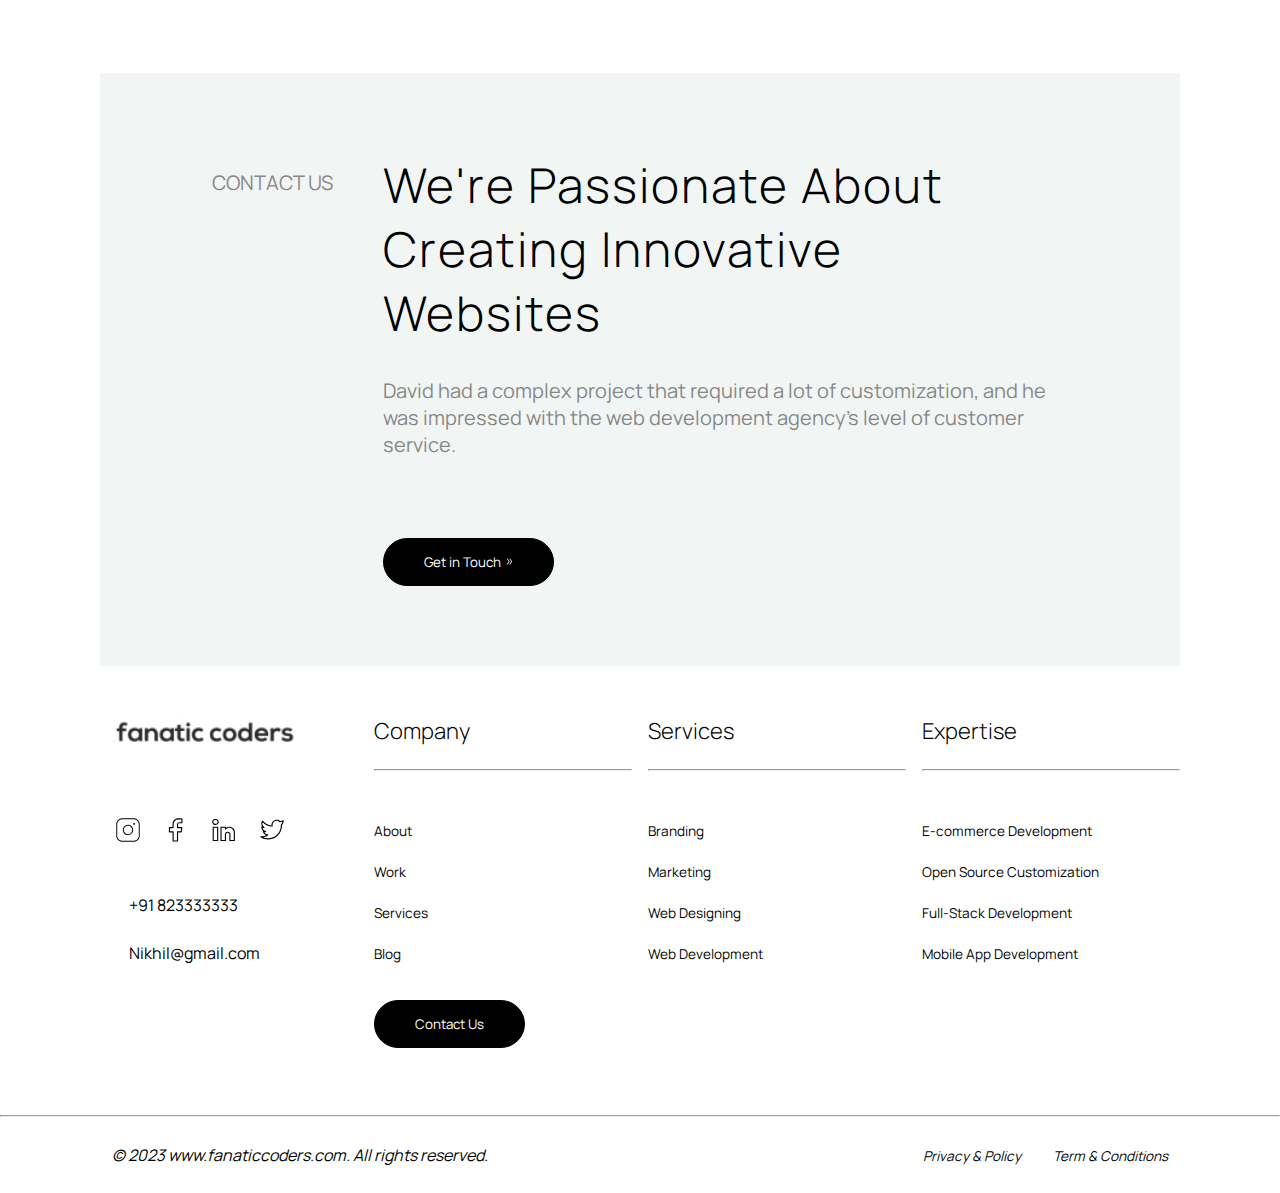
==== commit 9f326854: "Made the FC-Website responsive" ====
--- a/about.html
+++ b/about.html
@@ -7,137 +7,163 @@
     <meta name="viewport" content="width=device-width, initial-scale=1.0">
     <title>Document</title>
     <link rel="stylesheet" href="/style.css">
+    <link rel="stylesheet" href="/querie.css">
+    <link rel="stylesheet" href="https://cdnjs.cloudflare.com/ajax/libs/OwlCarousel2/2.3.4/assets/owl.carousel.min.css"
+    integrity="sha512-tS3S5qG0BlhnQROyJXvNjeEM4UpMXHrQfTGmbQ1gKmelCxlSEBUaxhRBj/EFTzpbP4RVSrpEikbmdJobCvhE3g=="
+    crossorigin="anonymous" referrerpolicy="no-referrer" />
+<link rel="stylesheet"
+    href="https://cdnjs.cloudflare.com/ajax/libs/OwlCarousel2/2.3.4/assets/owl.theme.default.min.css"
+    integrity="sha512-sMXtMNL1zRzolHYKEujM2AqCLUR9F2C4/05cdbxjjLSRvMQIciEPCQZo++nk7go3BtSuK9kfa/s+a4f4i5pLkw=="
+    crossorigin="anonymous" referrerpolicy="no-referrer" />
+
+<link rel="stylesheet" href="https://cdnjs.cloudflare.com/ajax/libs/font-awesome/6.4.0/css/all.min.css"
+    integrity="sha512-iecdLmaskl7CVkqkXNQ/ZH/XLlvWZOJyj7Yy7tcenmpD1ypASozpmT/E0iPtmFIB46ZmdtAc9eNBvH0H/ZpiBw=="
+    crossorigin="anonymous" referrerpolicy="no-referrer" />
+
+<link rel="stylesheet"
+    href="https://fonts.googleapis.com/css2?family=Material+Symbols+Outlined:opsz,wght,FILL,GRAD@48,400,0,0" />
 </head>
 
 <body>
-    <!-------- Header -------->
-    <header>
-
-        <div class="header">
-            <div class="container">
-                <div class="flex-row">
-
-
-                    <div class="headerlogo">
-                        <div class="flex-row">
-                            <a href="/Index.html"><img src="/assets/Images/lOGO - Copy.jpg" alt=""></a>
-                        </div>
-                    </div>
-
-                    <div class="headerlinks">
-                        <nav>
-                            <ul class="link flex-row">
-
-                                <li><a class="animated-link" href="/about.html"> About</a></li>
-                                <li><a class="animated-link" href="/work.html"> Work</a></li>
-                                <li> <a class="animated-link service"> Services</a></li>
-                               
-                                <li><a class="animated-link" href="/blog.html">Blog</a> </li>
-                                <li><a class="animated-link" href="/career.html">Career</a> </li>
-                                <li><a class="animated-link" href="/contact.html">Contact</a> </li>
-                            </ul>
-                        </nav>
-                    </div>
-
-                    <button class="animated-btn-wt white-btn-lg">Get Started <img class="double-arrow"
-                            src="/assets/Images/rightdoubleArrow.svg" alt=""></button>
-                </div>
+ <!-------- Header -------->
+ <header>
+
+    <div class="header">
+        <div class="container">
+            <div class="flex-row">
+
+
+                <div class="headerlogo">
+                    <div class="flex-row">
+                        <a href="/Index.html"><img src="/assets/Images/lOGO - Copy.jpg" alt=""></a>
+                    </div>
+                </div>
+
+                <div class="headerlinks">
+                    <nav >
+                        <ul class="link flex-row">
+
+                            <li><a class="animated-link" href="/about.html"> About</a></li>
+                            <li><a class="animated-link" href="/work.html"> Work</a></li>
+                            <li id="tab"> <a class="animated-link service"> Services</a></li>
+                            <li id="desktop"> <a  class="animated-link" href="/services.html"> Services</a></li>
+                           
+                            <li><a class="animated-link" href="/blog.html">Blog</a> </li>
+                            <li><a class="animated-link" href="/career.html">Career</a> </li>
+                            <li><a class="animated-link" href="/contact.html">Contact</a> </li>
+                        </ul>
+                    </nav>
+                </div>
+
+                <button id="tab" class="animated-btn-wt white-btn-lg">Get Started <img class="double-arrow"
+                        src="/assets/Images/rightdoubleArrow.svg" alt=""></button>
+
+
+                        <!-- hamburgeer menu -->
+
+                         <div class="ham-menu desktop">
+                            <i style="font-size: 1.3rem;" class="fa-duotone fa-bars"></i>
+                         </div>
+
+                        <!-- //hamburgeer menu -->
+            </div>
+                
+
+
+        </div>
+</header>
+
+<!-- DropDown -->
+<div class="serviceDropdown">
+    <div class="container">
+        <div class="dropdown">
+            <div class="left">
+                <h3>Services</h3>
+                <p class="card-para">Unleash the power of your brand with our comprehensive suite of services.</p>
+                <a href="/services.html"><button class="animated-btn-wt white-btn-sm">Learn More</button></a>
+            </div>
+            <div class="right">
+                <div class="grid-row">
+                    <a href="/services.html">
+                        <div class="item" >
+                            <div class="flex-row">
+                                <img class="dropdown-img" src="/assets/Images/Speaker.svg" alt="">
+                                <div>
+                                    <h4>Digital Branding</h4>
+                                    <p class="card-para">Increase your brand's visibility and attract more customers</p>
+                                </div>
+                            </div>
+                        </div>
+                    </a>
+                   
+                    <a href="/services.html">
+                        <div class="item">
+                            <div class="flex-row">
+                                <img class="dropdown-img" src="/assets/Images/Pin.svg" alt="">
+                                <div>
+                                    <h4>Web Designing</h4>
+                                    <p class="card-para">Increase your brand's visibility and attract more customers</p>
+                                </div>
+                            </div>
+                        </div>
+                    </a>
+                   
+                    <a href="/services.html">
+                        <div class="item">
+                            <div class="flex-row">
+                                <img class="dropdown-img" src="/assets/Images/Cart.svg" alt="">
+                                <div>
+                                    <h4>E-commerce Development</h4>
+                                    <p class="card-para">Increase your brand's visibility and attract more customers</p>
+                                </div>
+                            </div>
+                        </div>
+                    </a>
                     
-   
-
-            </div>
-    </header>
-
-    <!-- DropDown -->
-    <div class="serviceDropdown">
-        <div class="container">
-            <div class="dropdown">
-                <div class="left">
-                    <h3>Services</h3>
-                    <p class="card-para">Unleash the power of your brand with our comprehensive suite of services.</p>
-                    <a href="/services.html"><button class="animated-btn-wt white-btn-sm">Learn More</button></a>
-                </div>
-                <div class="right">
-                    <div class="grid-row">
-                        <a href="/services.html">
-                            <div class="item" >
-                                <div class="flex-row">
-                                    <img class="dropdown-img" src="/assets/Images/Speaker.svg" alt="">
-                                    <div>
-                                        <h4>Digital Branding</h4>
-                                        <p class="card-para">Increase your brand's visibility and attract more customers</p>
-                                    </div>
-                                </div>
-                            </div>
-                        </a>
-                       
-                        <a href="/services.html">
-                            <div class="item">
-                                <div class="flex-row">
-                                    <img class="dropdown-img" src="/assets/Images/Pin.svg" alt="">
-                                    <div>
-                                        <h4>Web Designing</h4>
-                                        <p class="card-para">Increase your brand's visibility and attract more customers</p>
-                                    </div>
-                                </div>
-                            </div>
-                        </a>
-                       
-                        <a href="/services.html">
-                            <div class="item">
-                                <div class="flex-row">
-                                    <img class="dropdown-img" src="/assets/Images/Cart.svg" alt="">
-                                    <div>
-                                        <h4>E-commerce Development</h4>
-                                        <p class="card-para">Increase your brand's visibility and attract more customers</p>
-                                    </div>
-                                </div>
-                            </div>
-                        </a>
-                        
-                        <a href="/services.html">
-                            <div class="item">
-                                <div class="flex-row">
-                                    <img class="dropdown-img" src="/assets/Images/Speaker.svg" alt="">
-                                    <div>
-                                        <h4>Digital Marketing</h4>
-                                        <p class="card-para">Increase your brand's visibility and attract more customers</p>
-                                    </div>
-                                </div>
-                            </div>
-                        </a>
-                       
-                        <a href="/services.html">
-                            <div class="item">
-                                <div class="flex-row">
-                                    <img class="dropdown-img" src="/assets/Images/Tag.svg" alt="">
-                                    <div>
-                                        <h4>Web Development</h4>
-                                        <p class="card-para">Increase your brand's visibility and attract more customers</p>
-                                    </div>
-                                </div>
-                            </div>
-                        </a>
-                       
-                        <a href="/services.html">
-                            <div class="item">
-                                <div class="flex-row">
-                                    <img class="dropdown-img" src="/assets/Images/phone.svg" alt="">
-                                    <div>
-                                        <h4>Mobile App Development</h4>
-                                        <p class="card-para">Increase your brand's visibility and attract more customers</p>
-                                    </div>
-                                </div>
-                            </div>
-                        </a>
-                       
-                    </div>
+                    <a href="/services.html">
+                        <div class="item">
+                            <div class="flex-row">
+                                <img class="dropdown-img" src="/assets/Images/Speaker.svg" alt="">
+                                <div>
+                                    <h4>Digital Marketing</h4>
+                                    <p class="card-para">Increase your brand's visibility and attract more customers</p>
+                                </div>
+                            </div>
+                        </div>
+                    </a>
+                   
+                    <a href="/services.html">
+                        <div class="item">
+                            <div class="flex-row">
+                                <img class="dropdown-img" src="/assets/Images/Tag.svg" alt="">
+                                <div>
+                                    <h4>Web Development</h4>
+                                    <p class="card-para">Increase your brand's visibility and attract more customers</p>
+                                </div>
+                            </div>
+                        </div>
+                    </a>
+                   
+                    <a href="/services.html">
+                        <div class="item">
+                            <div class="flex-row">
+                                <img class="dropdown-img" src="/assets/Images/phone.svg" alt="">
+                                <div>
+                                    <h4>Mobile App Development</h4>
+                                    <p class="card-para">Increase your brand's visibility and attract more customers</p>
+                                </div>
+                            </div>
+                        </div>
+                    </a>
+                   
                 </div>
             </div>
         </div>
     </div>
-    <!--// DropDown -->
-    <!-------- //Header -------->
+</div>
+<!--// DropDown -->
+<!-------- //Header -------->
+
 
     <main>
         <!-- section1  Hero-Section-->
@@ -186,13 +212,13 @@
                             <p class="card-para">Served over 200 clients with our top-notch web development services.
                             </p>
                         </div>
-                        <div class="card1 card-All col4">
+                        <div id="tab" class="card1 card-All col4">
                             <!-- <h6>HELPING BRANDS <br>
                                 STANDOUT</h6>
                           <h4>Bold Moves, <br>
                             Big Impact.</h4> -->
                         </div>
-                        <div class="card1 card-All col5">
+                        <div id="tab" class="card1 card-All col5">
                             <!-- <h6>HELPING BRANDS <br>
                                 STANDOUT</h6>
                           <h4>Bold Moves, <br>
@@ -300,17 +326,17 @@
                                 </div>
                             </div>
                         </div>
-                        <div class="dim team-mate2 area3">
+                        <div id="tab" class="dim team-mate2 area3">
                             <div class="team-image">
                                
                             </div>
                         </div>
-                        <div class="dim team-mate2 area4">
+                        <div id="tab" class="dim team-mate2 area4">
                             <div class="team-image">
                                 
                             </div>
                         </div>
-                        <div class="dim team-mate2">
+                        <div  class="dim team-mate2">
                             <div class="team-image">
                                 <img src="/assets/Images/TeamImg1.jpg" alt="">
                                 <div class="social-icons">
@@ -391,13 +417,13 @@
                     </div>
                 </div>
 
-                <div class="about-contact-banner">
-                    <div class="contect-content">
+                <div class="contact">
+                    <div class="contect-content ">
                         <p class="main-para uppercase">Contact Us</p>
 
                         <div class="r-content">
                             <h2>We're Passionate About Creating Innovative Websites</h2>
-                            <p class="card-para">David had a complex project that required a lot of customization, and
+                            <p class="main-para">David had a complex project that required a lot of customization, and
                                 he was impressed with the web development agency's level of customer service. </p>
                             <button class="animated-btn-bk black-btn-sm">
                                 Get in Touch <img class="double-arrow" src="/assets/Images/whiteDoubleArrow.svg" alt="">
--- a/style.css
+++ b/style.css
@@ -110,6 +110,7 @@
   align-items: center;
   justify-content: center;
   padding: 14px 40px;
+
   gap: 5px;
   color: var(--heading-clr);
   font-size: 0.875;
@@ -131,6 +132,7 @@
   background: #ffffff;
   border: 0.5px solid black;
   border-radius: 1.875rem;
+  min-width: 8rem;
 }
 
 .black-btn-lg {
@@ -155,6 +157,7 @@
   justify-content: center;
   align-items: center;
   padding: 14px 40px;
+
   gap: 5px;
   color: var(--white-clr);
   font-size: 0.875;
@@ -210,28 +213,7 @@
   height: 1.5px;
 }
 
-/* .owl-theme .owl-dots, .owl-theme .owl-nav {
-  text-align: center;
-  -webkit-tap-highlight-color: transparent;
-}
-button.owl-prev{
-  position: relative;
-}
-button.owl-prev{
-  position: absolute;
-  left:43%;
-  top: 380px;
-  font-size: 2rem !important;
-}
-button.owl-next{
-  position: absolute;
-  left:54%;
-  top: 380px;
-  font-size: 2rem !important;
-}
-.owl-theme .owl-dots{
-  padding-top: 0.3rem;
-} */
+
 /* -------------------//Link-Styling */
 .double-arrow {
   height: 7px;
@@ -287,7 +269,9 @@
 .grid-row {
   display: grid;
 }
-
+.desktop{
+  display: none;
+}
 /* --------------------Header Styling */
 
 header .container {
@@ -749,29 +733,27 @@
 .team-discription .disc .disc-content h3 {
   margin-bottom: 1.5rem;
 }
-
-.section5 .contact {
+ .contact {
   margin-top: 8rem;
   background: var(--Mild-Emb);
   padding: 5rem 7rem;
 }
-
-.section5 .contact .contect-content {
+ .contact .contect-content {
+  display: grid;
   grid-template-columns: 1fr 4fr;
 }
-
-.section5 .contact .uppercase {
+ .contact .uppercase {
   text-transform: uppercase;
   margin-top: 1rem;
 }
 
-.section5 .contact .r-content h2 {
+.contact .r-content h2 {
   font-size: 3rem;
   line-height: 4rem;
   letter-spacing: 2px;
 }
 
-.section5 .contact .r-content .main-para {
+ .contact .r-content .main-para {
   margin: 2rem 0 5rem 0;
   color: var(--para-grey);
 }
@@ -976,33 +958,32 @@
 
 
 /*  */
-.about-hero .main3 .grid-row {
+.main3 .grid-row {
   grid-template-columns: repeat(4, 1fr);
   column-gap: 0.8rem;
   row-gap: 6rem;
   padding-top: 5rem;
 }
 
-.about-hero .main3 .grid-row .dim {
-  min-width: 19.688rem;
+ .main3 .grid-row .dim {
+  max-width: 19.688rem;
   height: 38.875rem;
 }
 
-.about-hero .main3 .grid-row .team-mate1 {
+.main3 .grid-row .team-mate1 {
   background: var(--Mild-Yellow);
   padding: 2rem 2.5rem;
 }
 
-.about-hero .main3 .grid-row .team-mate1 h3 {
+.main3 .grid-row .team-mate1 h3 {
   font-size: 1.7rem;
   margin: 1rem 0 1.3rem 0;
 }
-
-.about-hero .main3 .grid-row .team-mate1 button {
-  margin-top: 6rem;
-}
-
-.about-hero .main3 .grid-row .dim .occupation {
+ .main3 .grid-row .team-mate1 button {
+  margin-top:3.5rem;
+}
+
+ .main3 .grid-row .dim .occupation {
   padding: 1.4rem 0.2rem;
   justify-content: space-between;
   align-items: center;
@@ -1014,11 +995,11 @@
 .about-hero .main3 .grid-row .area4{
   grid-area: 3 / 4 / 2 / 3;
 } */
-.about-hero .main3 .grid-row .team-mate2 .team-image {
+.main3 .grid-row .team-mate2 .team-image {
   position: relative;
 }
 
-.about-hero .main3 .team-image .social-icons .flex-row {
+ .main3 .team-image .social-icons .flex-row {
   position: absolute;
   width: 100%;
   top: 85%;
@@ -1028,13 +1009,13 @@
   transition: all 0.3s ease;
 }
 
-.about-hero .main3 .team-image:hover .social-icons .flex-row {
+ .main3 .team-image:hover .social-icons .flex-row {
   opacity: 1;
   gap: 0.5rem;
   top: 80%;
 }
 
-.about-hero .main3 .social-icons .circle {
+ .main3 .social-icons .circle {
   height: 2rem;
   width: 2rem;
   background: var(--Mild-grey);
@@ -1138,7 +1119,9 @@
 .work-main-container .about-contact-banner {
   margin-top: 7rem;
 }
-
+.img-min-height img{
+  height:15rem;
+}
 /* ---------------------//WORK PAGE */
 
 
@@ -1651,6 +1634,7 @@
 .accordion-container .dis {
 padding: 2rem 0;
 }
+
 .accordionItem{
   border-bottom: 1px solid gainsboro;
   padding:   0.5rem 0;
--- a/querie.css
+++ b/querie.css
@@ -0,0 +1,989 @@
+/* tab-Design */
+@media (max-width:1024px) {
+
+    /* Navvbar styling */
+    header {
+        z-index: 99;
+        position: sticky;
+        top: 0;
+    }
+
+    header .container {
+        border-bottom: 1px solid #e1e1e1;
+    }
+
+    header .container .flex-row {
+        align-items: center;
+        justify-content: space-between;
+        padding: 0.9rem 0;
+    }
+
+    .headerlinks {
+        position: fixed;
+        z-index: 999;
+        top: 0;
+        right: -50%;
+        width: 50%;
+        /* height: 100; */
+        background: var(--white-clr);
+        padding: 4rem;
+        box-shadow: inset 0 -3em 3em rgba(0, 0, 0, 0.1), 0 0 0 2px rgb(255, 255, 255),
+            0.3em 0.3em 1em rgba(0, 0, 0, 0.3);
+        opacity: 0.9;
+        transition: all 0.3s ease-in-out;
+    }
+
+    .headerlinks.active {
+        right: 0%;
+    }
+
+    .ham-menu {
+        z-index: 1000;
+    }
+
+    .headerlinks nav .flex-row {
+        gap: 2.5rem;
+        flex-direction: column;
+    }
+
+    .headerlinks nav .flex-row .animated-link {
+        text-align: left;
+    }
+
+    /* ///Navvbar styling */
+    h1 {
+        font-size: 3rem;
+        line-height: 4rem;
+    }
+
+    .container {
+        padding: 0 3.25rem;
+    }
+
+    /* 
+    header .headerlinks {
+        display: none;
+    } */
+
+    .section1 .container .flex-row .hero {
+        max-width: 30rem;
+        padding-left: 3rem;
+    }
+
+    /* section3 */
+    .section3 .main-container .grid-row {
+        grid-template-columns: 1fr 1fr;
+        gap: 2rem;
+    }
+
+    .Universal-heading {
+        color: var(--para-grey);
+        padding: 2rem 0 1rem 0;
+    }
+
+    .sub-container {
+        border-bottom: 1px solid #e1e1e1;
+    }
+
+    .main-container {
+        padding-top: 1.5rem;
+    }
+
+    .section3 .main-container .grid-row .column1 {
+        gap: 2rem;
+    }
+
+    .section3 .main-container .grid-row .column2 {
+        gap: 2rem;
+    }
+
+    /* //section3 */
+
+    /* section4 */
+    .section4 .card-container .grid-row {
+        grid-template-columns: 1fr 1fr 1fr;
+        gap: 0.5rem;
+    }
+
+    #tab {
+        display: none;
+    }
+
+    .section4 .card-container .grid-row .card1 {
+        /* background: var(--Mild-grey); */
+        padding: 2rem;
+    }
+
+    /* //section4 */
+
+    /* Section5 */
+    .section5 .team-main .grid-row {
+        height: 100%;
+        grid-template-columns: 1fr 1fr 1fr;
+        gap: 0.5rem;
+
+    }
+
+    .team-discription {
+        margin-top: 3rem;
+    }
+
+    .team-discription .disc {
+        display: grid;
+        grid-template-columns: 30% 70%;
+    }
+
+    .contact {
+        margin-top: 5rem;
+        background: var(--Mild-Emb);
+        padding: 3rem 4rem;
+    }
+
+    .contact .r-content h2 {
+        font-size: 2rem;
+        line-height: 2.5rem;
+        letter-spacing: 2px;
+    }
+
+    .contact .contect-content {
+        gap: 2rem;
+    }
+
+    .contact .r-content .main-para {
+        margin: 1.5rem 0 3rem 0;
+        color: var(--para-grey);
+        font-size: 1rem;
+    }
+
+    /*// Section5 */
+
+    /* section6 */
+    .section6 .card-container {
+        margin-top: 5rem;
+        display: grid;
+        grid-template-columns: 1fr 1fr 1fr;
+        gap: 1rem;
+        padding-bottom: 5rem;
+    }
+
+    .section6 .card-container .card-bg1 .card-content {
+        padding: 3rem 2rem;
+
+    }
+
+    .section6 .card-container .card-bg2 .card-content {
+        padding: 3rem 2rem;
+
+    }
+
+    .section6 .card-container .card-bg3 .card-content {
+        padding: 3rem 2rem;
+
+    }
+
+    .footer-grid-row {
+        display: grid;
+        grid-template-columns: 1fr 1fr 1fr;
+        gap: 1rem;
+        padding-bottom: 3rem;
+    }
+
+    /* //section6 */
+
+    /* ---------------------ABOUT-PAGE */
+    .about-hero .grid-row .content {
+        padding: 2rem 3rem 0 5rem;
+    }
+
+    .about-hero .grid-row .content h1 {
+        margin: 1rem 0;
+        line-height: 3rem;
+    }
+
+    .about-hero .card-container .grid-row .col7 {
+        width: 100%;
+        grid-area: inherit;
+        background: var(--Mild-Orange);
+    }
+
+    .about-hero .main3 .grid-row {
+        grid-template-columns: repeat(3, 1fr);
+        column-gap: 0.8rem;
+        row-gap: 6rem;
+        padding-top: 5rem;
+    }
+
+    .tagCards .grid-row .card {
+        background-color: var(--Mild-Orange);
+        height: 17rem;
+        display: flex;
+        flex-direction: column;
+        justify-content: space-between;
+        padding: 3rem 2rem;
+    }
+
+    /* ---------------------//ABOUT-PAGE */
+
+    /* BLOG_PAGE */
+
+    .blog-section .main .content {
+        padding: 2rem 2rem 2rem 3rem;
+    }
+
+    .blog-section .main .content h1 {
+        margin: 1rem 0;
+        font-size: 2.5rem;
+        line-height: 2.7rem;
+    }
+
+    .blog-section .main .content button {
+        margin-top: 5rem;
+    }
+
+    /* //BLOG_PAGE */
+
+    /* Services */
+    .service-grid-row {
+        display: grid;
+        grid-template-columns: 1fr 2fr;
+        gap: 2rem;
+    }
+
+    .service-grid-row .column1 .col1 {
+        background: var(--Mild-Yellow);
+        padding: 2rem;
+    }
+
+    .service-grid-row .column1 .col2 {
+        background: var(--Mild-Emb);
+        padding: 2rem;
+    }
+
+    .service-grid-row .column1 .col3 {
+        background: var(--Mild-Orange);
+        padding: 2rem;
+    }
+
+    .service-grid-row .column1 .col4 {
+        background: var(--Mild-grey);
+        padding: 2rem;
+    }
+
+    /* //Services */
+
+    /* CAREER -PAGE */
+    .career-section h1 {
+        font-size: 2.5rem;
+        line-height: 2rem;
+    }
+
+    .career-positionToApply .grid-row {
+        grid-template-columns: 1fr;
+        gap: 1rem;
+    }
+
+    .single-career-container .backtoCareer {
+        padding: 2rem 0 2rem 0;
+    }
+
+    /* //CAREER -PAGE */
+
+    /* contact page */
+    .contact-form .grid-row {
+        grid-template-columns: 1fr 3fr;
+        padding: 7rem 0;
+        gap: 0rem;
+    }
+
+    .accordion-container .grid-row {
+        padding: 0rem 0 0 0;
+    }
+
+    .accordion {
+        padding: 0 0 0 3rem;
+    }
+
+    /* //contact page */
+    .desktop {
+        display: block;
+    }
+}
+
+
+
+@media (max-width:769px) {
+
+    h1 {
+
+        margin-top: 2rem;
+        font-size: 2rem;
+        line-height: 2.4rem;
+    }
+
+    .container {
+        padding: 0 1.25rem;
+    }
+
+    .section1 .container .flex-row .content {
+        display: flex;
+        align-items: center;
+        justify-content: center;
+        max-width: 20rem;
+        margin: 0 auto;
+    }
+
+    .section1 .container .flex-row .content p {
+        margin-top: 0rem;
+        font-size: 1rem;
+    }
+
+    .section1 .container .flex-row .content button {
+        margin-top: 0rem;
+    }
+
+    .section1 .container .flex-row .hero {
+        max-width: 30rem;
+        padding-left: 3rem;
+    }
+
+    .section1 .container .flex-row {
+        flex-direction: column-reverse;
+        align-items: center;
+        text-align: center;
+    }
+
+    .section1 .container .flex-row .hero {
+        max-width: 20rem;
+    }
+
+    .section2 .slider-container .fixed-box {
+        width: auto;
+        height: 24rem;
+        padding: 4.5rem;
+        background: var(--Mild-Blue);
+    }
+
+    .section2 .slider-container .grid-row {
+        grid-template-columns: 1fr;
+        gap: 1rem;
+    }
+
+    .section2 .slider-container {
+        padding-top: 2rem;
+    }
+
+
+    /* section3 */
+    .section3 .main-container .grid-row {
+        grid-template-columns: 1fr;
+        gap: 2rem;
+    }
+
+    .Universal-heading {
+        color: var(--para-grey);
+        padding: 3rem 0 0.5rem 0;
+    }
+
+    .Universal-heading h5 {
+        font-size: 1rem;
+    }
+
+    .main-heading h2 {
+        font-size: 1.5rem;
+    }
+
+    .sub-container {
+        border-bottom: 1px solid #e1e1e1;
+    }
+
+    .main-container {
+        padding-top: 0.5rem;
+    }
+
+    .section3 .main-container .grid-row .column1 {
+        gap: 2rem;
+    }
+
+    .section3 .main-container .grid-row .column2 {
+        gap: 2rem;
+    }
+
+    .card-shift .image-cover1 {
+        height: 30rem;
+    }
+
+    .card-shift .image-cover2 {
+        height: 30rem;
+    }
+
+    .card-shift .image-cover3 {
+        height: 30rem;
+        ;
+    }
+
+    .card-shift .image-cover4 {
+        height: 30rem;
+    }
+
+    .section3 .main-container .grid-row .column2 {
+        margin-top: 0rem;
+    }
+
+    /* //section3 */
+
+    /* section4 */
+    .section4 .sub-container {
+        padding-top: 0;
+    }
+
+    .section4 .discriptive .grid-row {
+        grid-template-columns: 1fr;
+        gap: 2rem;
+        margin-top: 1.5rem;
+    }
+
+    .section4 .card-container .grid-row {
+        grid-template-columns: 1fr;
+        gap: 0.5rem;
+    }
+
+    #tab {
+        display: none;
+    }
+
+    .section4 .card-container .grid-row .card1 {
+        /* background: var(--Mild-grey); */
+        padding: 2rem;
+        width: 100%;
+    }
+
+    .section4 .discriptive {
+        max-width: 41rem;
+        margin-inline: auto;
+        padding: 0rem;
+    }
+
+    /* //section4 */
+
+    /* Section5 */
+    .main3 .grid-row {
+        grid-template-columns: 1fr;
+        column-gap: 0.8rem;
+        row-gap: 6rem;
+        padding-top: 5rem;
+    }
+
+    .main3 .grid-row .dim {
+        max-width: 100%;
+        height: 35.875rem;
+        margin-bottom: 7rem;
+    }
+
+    .section5 .container {
+        padding-top: 0.5rem;
+        /* padding-bottom: 3rem; */
+    }
+
+    .section5 .team-main .grid-row .team-card h3 {
+        margin: 1rem 0 1rem 0;
+    }
+
+    .section5 .team-main .grid-row .team-card button {
+        margin-top: 2rem;
+    }
+
+    .section5 .team-main .grid-row .team-card {
+        padding: 3rem 2.2rem;
+        height: 100%;
+    }
+
+    .section5 .team-main .grid-row {
+        margin-top: -3rem;
+        height: 100%;
+        grid-template-columns: 1fr;
+        gap: 1rem;
+    }
+
+    .team-discription {
+        margin-top: -1rem;
+        margin-bottom: 2rem;
+        padding: 0 1rem;
+    }
+
+    .team-discription .disc {
+        display: grid;
+        grid-template-columns: 100%;
+
+    }
+
+    .team-discription .disc .image-logo {
+        padding-right: 1rem;
+        justify-content: center;
+        margin-bottom: 1rem;
+    }
+
+    .team-discription .disc .image-logo img {
+        margin-top: 1rem;
+        width: 6rem;
+        height: 1.3rem;
+    }
+
+    .team-discription .disc .disc-content {
+
+        margin-left: 0rem;
+    }
+
+    .team-discription .disc .disc-content {
+        max-width: 40rem;
+        margin-left: 0rem;
+    }
+
+    .team-discription .disc .disc-content h3 {
+        margin-bottom: 1rem;
+        font-size: 1.3rem;
+        line-height: 1.6rem;
+    }
+
+    .contact .uppercase {
+        text-transform: uppercase;
+        margin-top: 0rem;
+    }
+
+    .contact {
+        margin-top: 5rem;
+        background: var(--Mild-Emb);
+        padding: 2rem 2rem;
+    }
+
+    .contact .r-content h2 {
+        font-size: 2rem;
+        line-height: 2.5rem;
+        letter-spacing: 2px;
+    }
+
+    .contact .contect-content {
+        grid-template-columns: 1fr;
+    }
+
+    .contact .r-content .main-para {
+        margin: 1.5rem 0 3rem 0;
+        color: var(--para-grey);
+        font-size: 1rem;
+    }
+
+
+    /*// Section5 */
+
+    /* section6 */
+    .section6 .card-container {
+        margin-top: 2rem;
+        display: grid;
+        grid-template-columns: 1fr;
+        gap: 1rem;
+        padding-bottom: 0rem;
+    }
+
+    .section6 .card-container .card-bg1 .card-content {
+        padding: 3rem 2rem;
+
+    }
+
+    .section6 .card-container .card-bg2 .card-content {
+        padding: 3rem 2rem;
+
+    }
+
+    .section6 .card-container .card-bg3 .card-content {
+        padding: 3rem 2rem;
+
+    }
+
+    .footer-grid-row {
+        display: grid;
+        grid-template-columns: 1fr 1fr;
+        gap: 1rem;
+        padding-bottom: 3rem;
+    }
+
+    .section6 .sub-container {
+        padding-top: 0rem;
+    }
+
+    /* //section6 */
+
+    /* ---------------------ABOUT-PAGE */
+    .about-hero .main1 .grid-row {
+        grid-template-columns: 1fr;
+        padding: 2rem 0 2rem 0;
+    }
+
+    .about-hero .grid-row .content {
+        padding: 2rem 3rem 0 0rem;
+    }
+
+    .about-hero .grid-row .content h1 {
+        margin: 1rem 0;
+        line-height: 3rem;
+    }
+
+    .about-hero .card-container .grid-row .col7 {
+        width: 100%;
+        grid-area: inherit;
+        background: var(--Mild-Orange);
+    }
+
+    .about-hero .main3 .grid-row {
+        grid-template-columns: 1fr;
+        column-gap: 0.8rem;
+        row-gap: 6rem;
+        padding-top: 5rem;
+    }
+
+    .tagCards .grid-row .card {
+        background-color: var(--Mild-Orange);
+        height: 17rem;
+        display: flex;
+        flex-direction: column;
+        justify-content: space-between;
+        padding: 3rem 2rem;
+    }
+
+    /* ---------------------//ABOUT-PAGE */
+
+
+    /* Work-Page */
+    .work-main-container {
+        margin-top: 2rem;
+    }
+
+    /* //Work-Page */
+
+
+
+    /* BLOG_PAGE */
+
+    .blog-section .main .content {
+        padding: 2rem 2rem 2rem 3rem;
+    }
+
+    .blog-section .main .content h1 {
+        margin: 1rem 0;
+        font-size: 2.5rem;
+        line-height: 2.7rem;
+    }
+
+    .blog-section .main .content button {
+        margin-top: 5rem;
+    }
+
+    /* //BLOG_PAGE */
+
+    /* Services */
+    .service-grid-row {
+        display: grid;
+        grid-template-columns: 1fr;
+        gap: 2rem;
+    }
+
+    .service-grid-row .column1 .col1 {
+        background: var(--Mild-Yellow);
+        padding: 2rem;
+    }
+
+    .service-grid-row .column1 .col2 {
+        background: var(--Mild-Emb);
+        padding: 2rem;
+    }
+
+    .service-grid-row .column1 .col3 {
+        background: var(--Mild-Orange);
+        padding: 2rem;
+    }
+
+    .service-grid-row .column1 .col4 {
+        background: var(--Mild-grey);
+        padding: 2rem;
+    }
+
+    /* //Services */
+
+    /* CAREER -PAGE */
+    .career-section h1 {
+        font-size: 2.5rem;
+        line-height: 2rem;
+    }
+
+    .career-positionToApply .grid-row {
+        grid-template-columns: 1fr;
+        gap: 1rem;
+    }
+
+    .single-career-container .backtoCareer {
+        padding: 2rem 0 2rem 0;
+    }
+
+    /* //CAREER -PAGE */
+
+    /* contact page */
+    .contact-form .grid-row {
+        grid-template-columns: 1fr 3fr;
+        padding: 7rem 0;
+        gap: 0rem;
+    }
+
+    .accordion-container .grid-row {
+        padding: 0rem 0 0 0;
+    }
+
+    .accordion {
+        padding: 0 0 0 3rem;
+    }
+
+    /* //contact page */
+    .card-shift .image-cover1 {
+        height: 35rem;
+    }
+
+    /* .white-btn-lg {
+    display: flex;
+    flex-direction: row;
+    align-items: center;
+    justify-content: center;
+    padding: 14px ;
+    gap: 5px;
+    color: var(--heading-clr);
+    font-size: 0.875;
+    background: #ffffff;
+    border: 0.5px solid black;
+    border-radius: 1.875rem;
+    width: 176px;
+    height: 55px;
+  } */
+
+    .white-btn-sm {
+        display: flex;
+        flex-direction: row;
+        justify-content: center;
+        padding: 14px 0;
+        min-width: 8rem;
+        margin-left: 2rem;
+        gap: 5px;
+        color: var(--heading-clr);
+        font-size: 0.875;
+        background: #ffffff;
+        border: 0.5px solid black;
+        border-radius: 1.875rem;
+        min-width: 8rem;
+    }
+
+    /* .black-btn-lg {
+    display: flex;
+    flex-direction: row;
+    align-items: center;
+    justify-content: center;
+    padding: 14px 40px;
+    gap: 5px;
+    color: var(--white-clr);
+    font-size: 0.875;
+    background: var(--black-clr);
+    border: 0.5px solid black;
+    border-radius: 1.875rem;
+    width: 176px;
+    height: 55px;
+  } */
+
+    .black-btn-sm {
+        display: flex;
+        flex-direction: row;
+        justify-content: center;
+        align-items: center;
+        padding: 14px 0;
+        min-width: 8rem;
+        gap: 5px;
+        color: var(--white-clr);
+        font-size: 0.875;
+        background: var(--black-clr);
+        border: 0.5px solid black;
+        border-radius: 1.875rem;
+    }
+
+    .card-shift .image-cover:hover .content {
+        visibility: visible;
+        background-color: var(--white-clr);
+        height: 10rem;
+    }
+
+    .card-shift .image-cover:hover .content .buttons .simple-btn {
+        font-size: 0.6rem;
+    }
+
+    .cite-container {
+        padding: 1.7rem;
+    }
+
+    .cite-container cite {
+        display: flex;
+        flex-direction: column;
+        gap: 1rem;
+    }
+
+    .section2 .slider-container .fixed-box button {
+        margin-top: 5rem;
+    }
+
+    .section2 .slider-container .fixed-box {
+        width: auto;
+        height: 24rem;
+        padding: 3rem;
+        background: var(--Mild-Blue);
+    }
+
+    /* BLOG_PAGE */
+    .blog-section .main {
+        display: grid;
+        grid-template-columns: 1fr;
+        margin: 2rem 0;
+    }
+
+    .blog-section .main .content {
+        padding: 2rem 0;
+    }
+
+    .blog-section .main .content h1 {
+        margin: 1rem 0;
+        font-size: 2.5rem;
+        line-height: 2.7rem;
+    }
+
+    .blog-section .main-container .items {
+        grid-template-columns: 1fr;
+    }
+
+    .blog-section .main .content button {
+        margin-top: 5rem;
+    }
+
+    /* //BLOG_PAGE */
+
+
+/* Single Blog-Page */
+.work-main-container .tags .grid-row .tag h5{
+    font-size: 0.8rem;
+}
+.testimonials {
+    padding: 2rem 2rem;
+    background: var(--Mild-Blue)
+  }
+  .testimonials .grid-row {
+    grid-template-columns: 1fr;
+    gap: 3rem;
+  }
+  .testimonials .name-accupation {
+    margin-top: 3rem;
+  }
+  .post-related-products h2 {
+   font-size: 1.7rem;
+}
+/* //Single Blog-Page */
+
+
+    /* Career-Page */
+
+    .career-cards .grid-row {
+        display: grid;
+        grid-template-columns: 1fr;
+        gap: 1rem;
+    }
+
+    /* //Career-Page */
+
+    /* Single Career */
+    .careerApply-card .card {
+        padding: 3rem;
+        height: 100%;
+        width: 100%;
+        background: var(--Mild-Orange);
+        position: sticky;
+        top: 5rem;
+    }
+
+    .careerApply-card {
+        padding: 0 0 0 0rem;
+        margin-top: 2rem;
+    }
+
+    .single-career-container h1 {
+        font-size: 2.3rem !important;
+    }
+
+    .more-job-head {
+        display: flex;
+        flex-direction: column;
+        text-align: center;
+        gap: 1rem;
+    }
+
+    .more-job-head .white-btn-sm {
+        margin: 0 !important;
+    }
+
+    /* //Single Career */
+
+
+    /* Contact-Page */
+
+    .contact-form .grid-row {
+        grid-template-columns: 1fr;
+        padding: 2rem 0;
+        gap: 2rem;
+    }
+
+    .contact-form .grid-row .form {
+        padding-left: 0rem;
+    }
+
+    .accordion-container .grid-row {
+        grid-template-columns: 1fr;
+        padding: 5rem 0 0 0;
+    }
+
+    .accordion {
+        padding: 0 0 0 0rem;
+    }
+
+    .accordionTitle.is-open+.accordionContent {
+        display: block;
+        opacity: 1;
+        height: 5rem;
+    }
+
+    .accordion h4 {
+        font-size: 1rem;
+        max-width: 80%;
+    }
+
+    /* //Contact-Page */
+
+    /* Single-Workk */
+    .tags .grid-row {
+        margin: 7rem 0;
+        grid-template-columns: repeat(2, 1fr);
+        gap: 1.5rem;
+      }
+    .margin-bottom-neg{
+        margin-bottom: -4rem !important;
+    }
+    .tagCards .grid-row {
+        margin: 7rem 0 7rem 0;
+        grid-template-columns: 1fr;
+        gap: 1rem;
+    }
+    /* //Single-Workk */
+
+    /* Services */
+    .service-grid-row h2{
+        font-size: 1.8rem;
+        line-height: 2.2rem;
+      }
+    /* //Services */
+}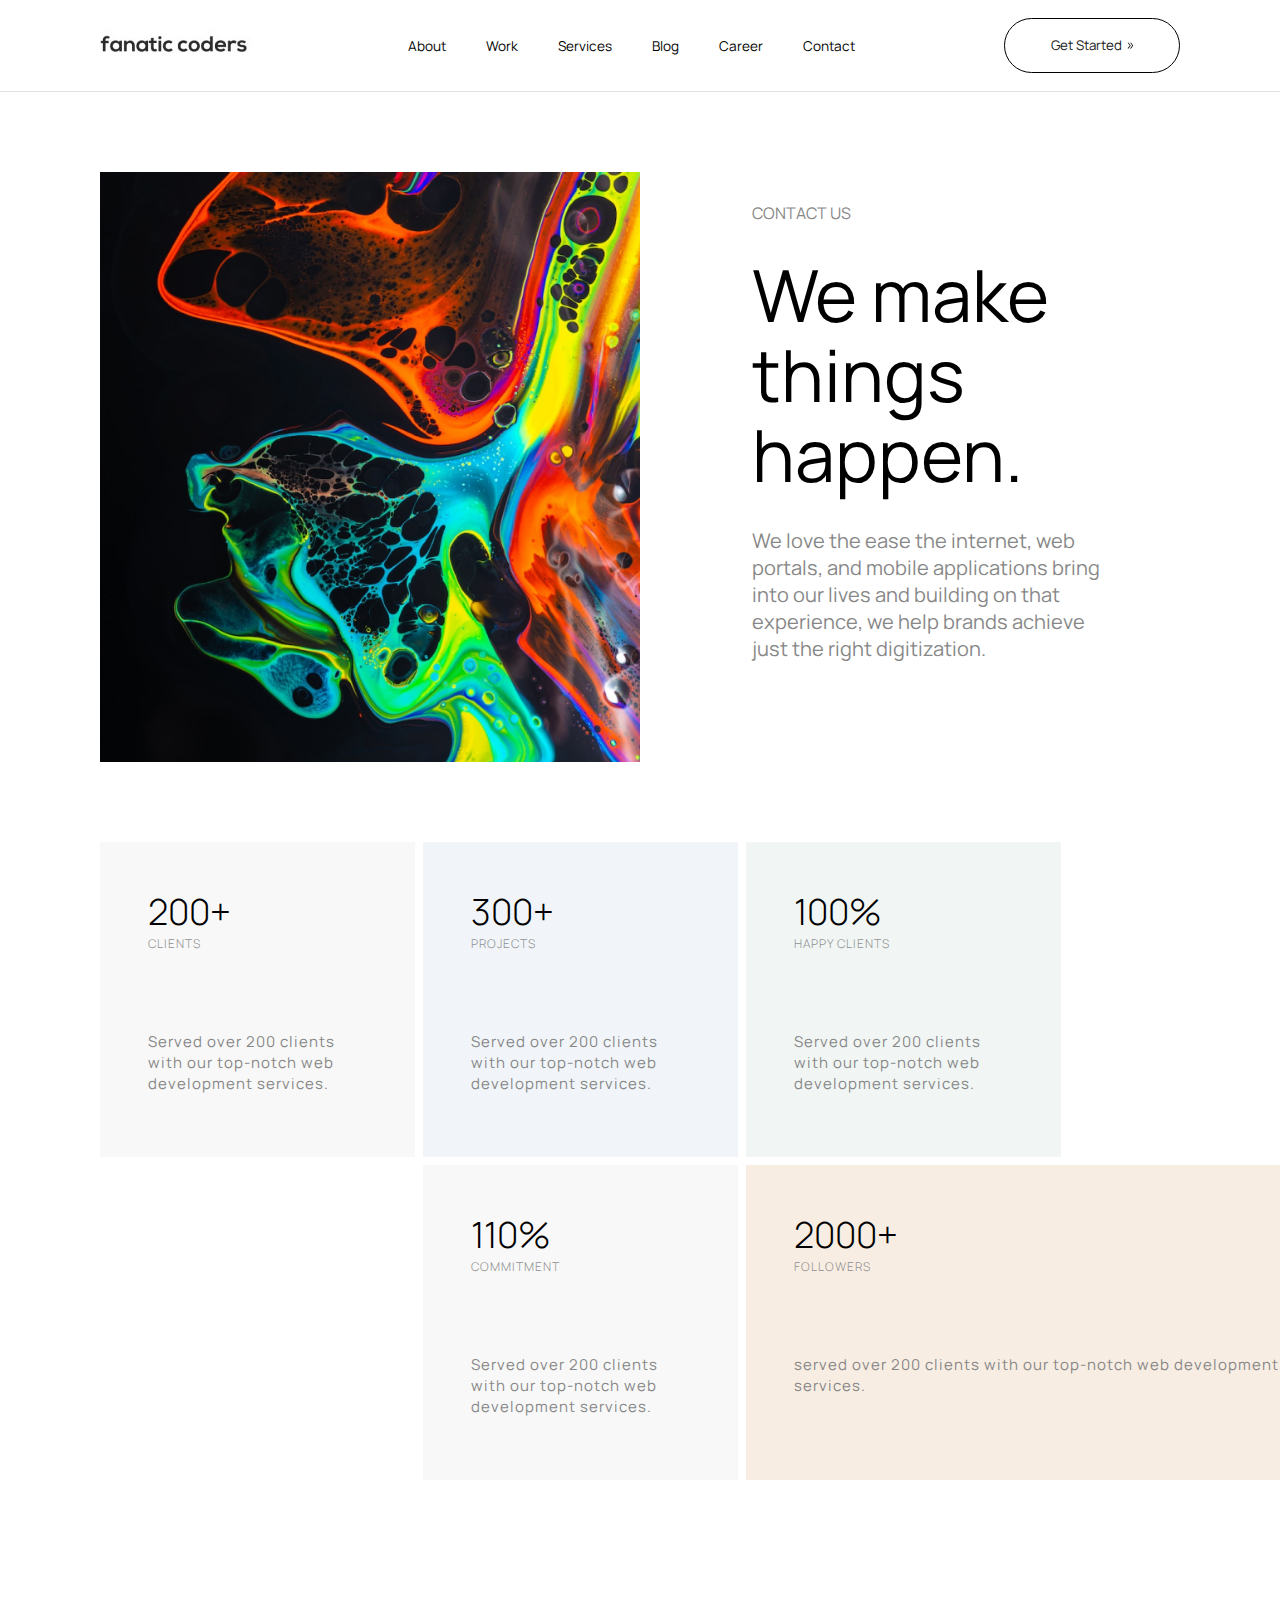
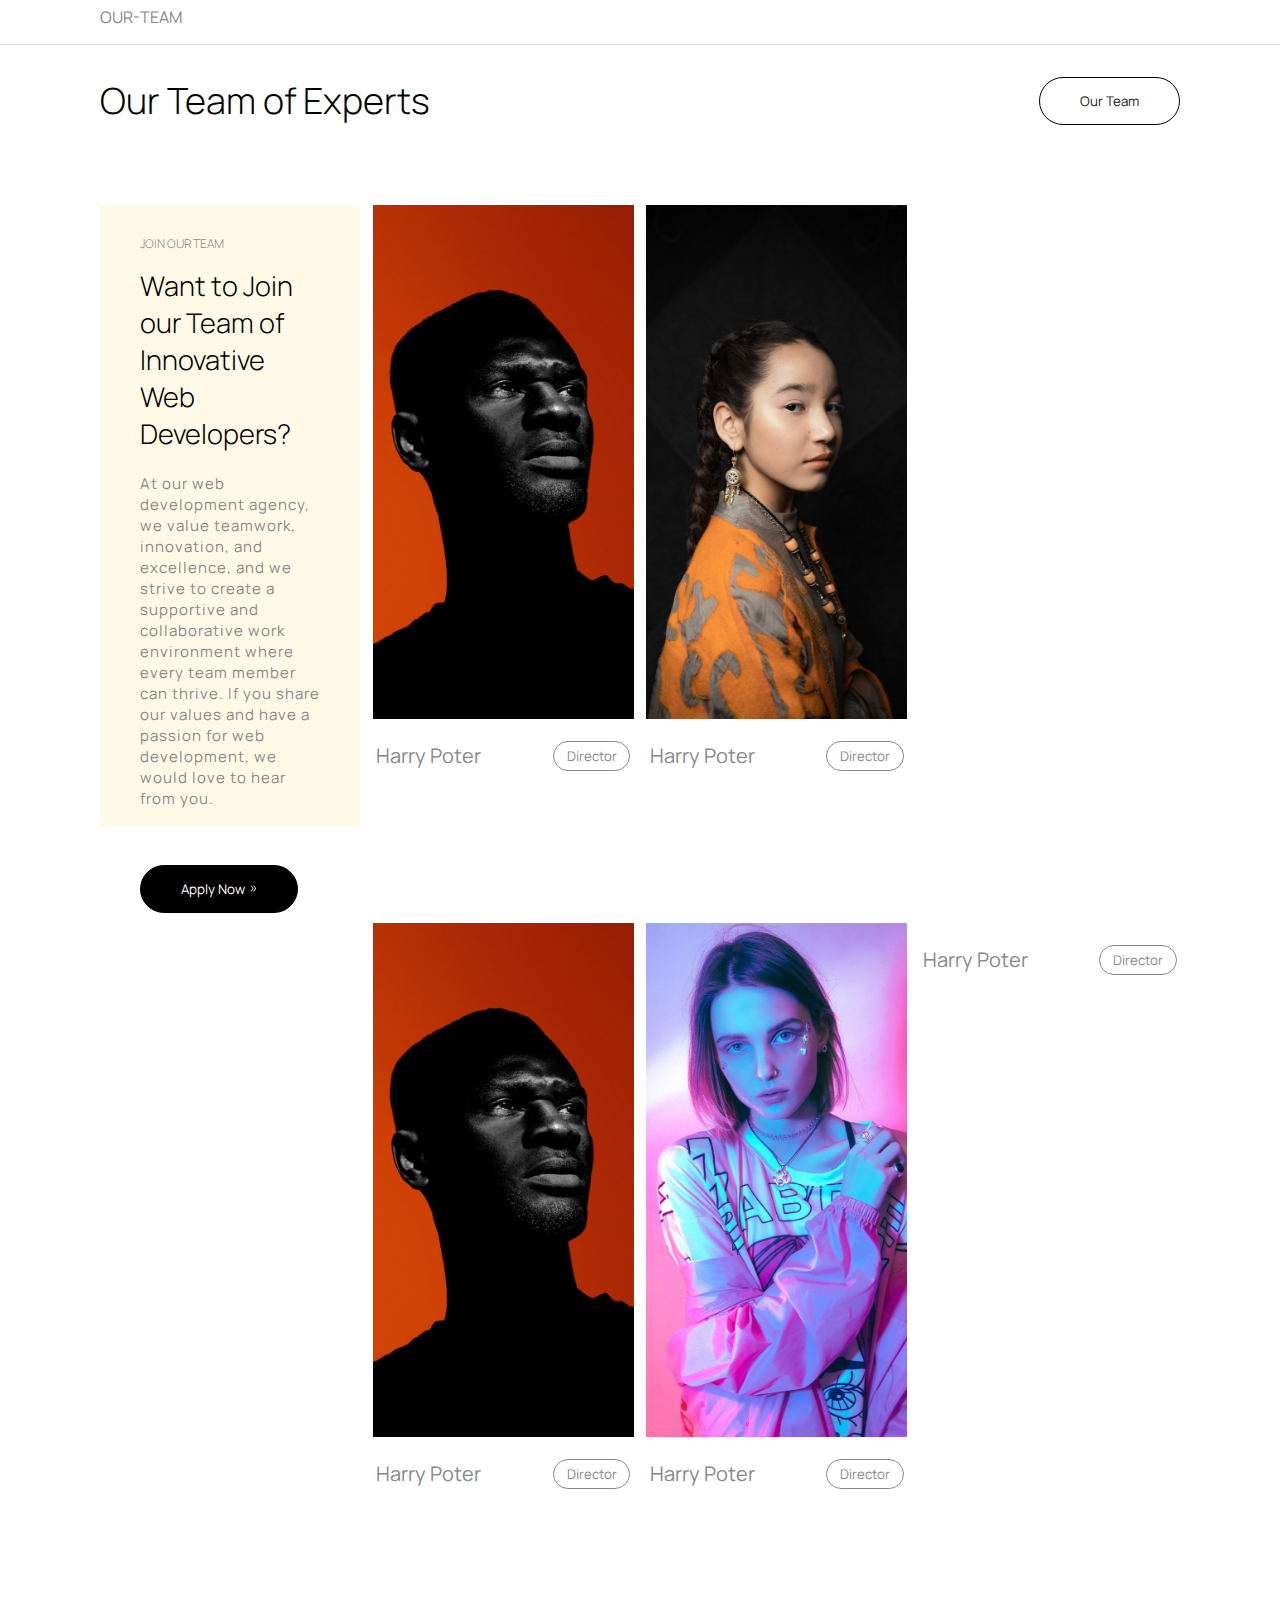
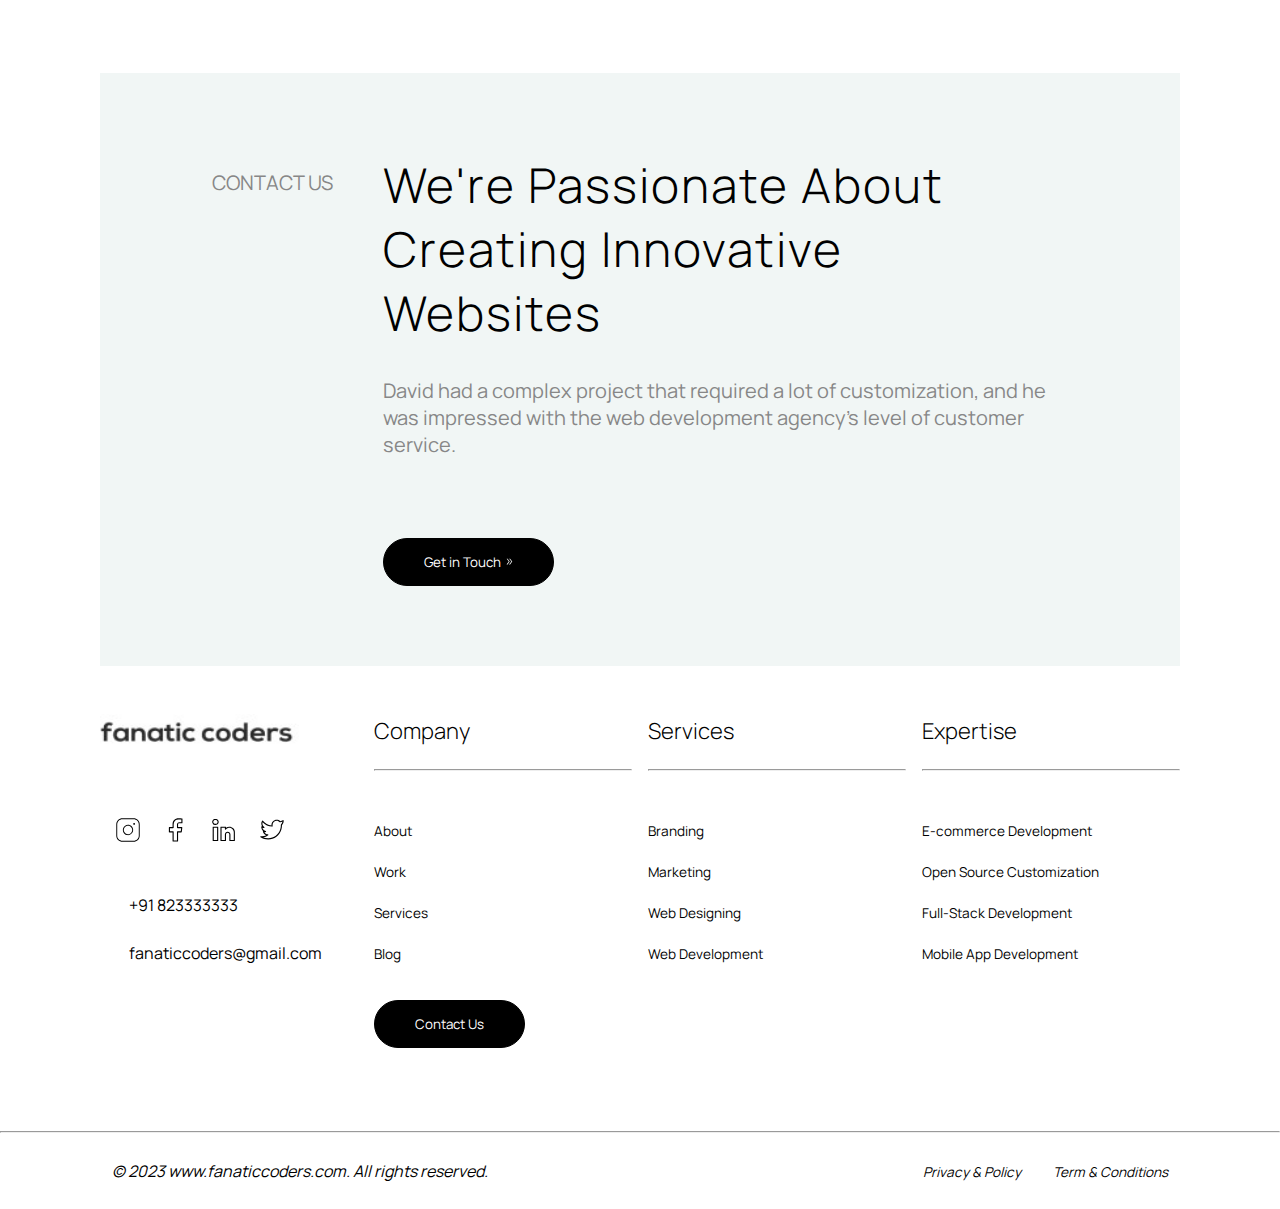
==== commit 4e023283: "made tab-design changes" ====
--- a/about.html
+++ b/about.html
@@ -438,76 +438,113 @@
         <!-- Section About 3 -->
 
         <!--------------- FOOTER ---------------->
-        <footer>
-            <div class="container footer-container ">
-                <div class="footer-grid-row">
-                    <div class="footerCol1">
-                        <div class="logo">
-                            <img src="/assets/Images/lOGO.jpg" alt="">
-                        </div>
-    
-                        <div class="social-links">
-                            <ul class="flex-row">
-                                <li><a href=""><img src="/assets/Images/instagram.svg" alt=""></a></li>
-                                <li><a href=""><img src="/assets/Images/facebook.svg" alt=""></a></li>
-                                <li><a href=""><img src="/assets/Images/linkedin.svg" alt=""></a></li>
-                                <li><a href=""><img src="/assets/Images/twitter.svg" alt=""></a></li>
-                            </ul>
-                        </div>
-                      <div class="phone chat"><i class="fa-solid fa-phone"></i> <span>+91 823333333</span></div>
-                      <div class="mail chat"><i class="fa-regular fa-envelope"></i> <span>Nikhil@gmail.com</span></div>
-                    </div>
-    
-                    <div class="footerCol2">
+       
+ 
+    <!-- Footer -->
+    <footer>
+        <div class="container footer-container ">
+            <div class="footer-grid-row">
+                <div class="footerCol1">
+                    <div class="logo">
+                        <img src="/assets/Images/lOGO - Copy.jpg" alt="">
+                    </div>
+
+                    <div class="social-links">
+                        <ul class="flex-row">
+                            <li><a href=""><img src="/assets/Images/instagram.svg" alt=""></a></li>
+                            <li><a href=""><img src="/assets/Images/facebook.svg" alt=""></a></li>
+                            <li><a href=""><img src="/assets/Images/linkedin.svg" alt=""></a></li>
+                            <li><a href=""><img src="/assets/Images/twitter.svg" alt=""></a></li>
+                        </ul>
+                    </div>
+                    <div class="display-none">
+                    <div class="phone chat"><i class="fa-solid fa-phone"></i> <span>+91 823333333</span></div>
+                    <div class="mail chat"><i class="fa-regular fa-envelope"></i> <span>fanaticcoders@gmail.com</span>
+                    </div>
+                </div>
+                </div>
+
+                <div class="footerCol2">
+                    <div class="footer-acc">
                         <h4>Company</h4>
-                        <hr>
-                        <ul>
-                            <li><a class="animated-link" href="">About</a></li>
-                            <li><a class="animated-link" href="">Work</a></li>
-                            <li><a class="animated-link" href="">Services</a></li>
-                            <li><a class="animated-link" href="">Blog</a></li>
-                            <li><button class="animated-btn-bk black-btn-sm" style="margin-top: 1rem;">
+                        <div  class="acc-nav">
+                            <i class="fa-solid fa-plus"></i>
+                        </div>
+                    </div>
+                    <hr id="mobile">
+                    <ul class="acc-links">
+                        <li><a class="animated-link" href="">About</a></li>
+                        <li><a class="animated-link" href="">Work</a></li>
+                        <li><a class="animated-link" href="">Services</a></li>
+                        <li><a class="animated-link" href="">Blog</a></li>
+                        <li><button class="animated-btn-bk black-btn-sm" style="margin-top: 1rem;">
                                 Contact Us
                             </button></li>
-                        </ul>
-                    </div>
-    
-                    <div class="footerCol2">
+                    </ul>
+                </div>
+
+                <div class="footerCol2">
+                    <div class="footer-acc">
                         <h4>Services</h4>
-                        <hr>
-                        <ul>
-                            <li><a class="animated-link" href="">Branding</a></li>
-                            <li><a class="animated-link" href="">Marketing</a></li>
-                            <li><a class="animated-link" href="">Web Designing</a></li>
-                            <li><a class="animated-link" href="">Web Development</a></li>
-                            <li><a class="animated-link" href=""></a></li>
-                        </ul>
-                    </div>
-    
-                    <div class="footerCol2">
+                        <div class="acc-nav">
+                            <i class="fa-solid fa-plus"></i>
+                        </div>
+                    </div>
+
+                    <hr id="mobile">
+                    <ul class="acc-links active">
+                        <li><a class="animated-link" href="">Branding</a></li>
+                        <li><a class="animated-link" href="">Marketing</a></li>
+                        <li><a class="animated-link" href="">Web Designing</a></li>
+                        <li><a class="animated-link" href="">Web Development</a></li>
+
+                    </ul>
+                </div>
+
+                <div class="footerCol2">
+                    <div class="footer-acc">
                         <h4>Expertise</h4>
-                        <hr>
-                        <ul>
-                            <li><a class="animated-link" href="">E-commerce Development</a></li>
-                            <li><a class="animated-link" href="">Open Source Customization</a></li>
-                            <li><a class="animated-link" href="">Full-Stack Development</a></li>
-                            <li><a class="animated-link" href="">Mobile App Development</a></li>
-                            <li><a href=""></a></li>
-                        </ul>
-                    </div>
-                </div>
-              
-            </div>
-            <hr>
-            <div class="cite-container">
-                <cite>
-                 <span>© 2023 www.fanaticcoders.com. All rights reserved.</span> 
-                 <span ><ul class="flex-row"><li><a href="">Privacy & Policy</a></li>
-                    <li><a href="">Term & Conditions</a></li></ul></span>
-                </cite>
-            </div>
-            
-        </footer>
+                        <div  class="acc-nav">
+                            <i class="fa-solid fa-plus"></i>
+                        </div>
+                    </div>
+
+                    <hr id="mobile">
+                    <ul class="acc-links">
+                        <li><a class="animated-link" href="">E-commerce Development</a></li>
+                        <li><a class="animated-link" href="">Open Source Customization</a></li>
+                        <li><a class="animated-link" href="">Full-Stack Development</a></li>
+                        <li><a class="animated-link" href="">Mobile App Development</a></li>
+                        <li><a href=""></a></li>
+                    </ul>
+                </div>
+
+
+                <div class="footerCol1">
+                    <div class="display-block">
+                        <div class="phone chat"><i class="fa-solid fa-phone"></i> <span>+91 823333333</span></div>
+                        <div class="mail chat"><i class="fa-regular fa-envelope"></i> <span>fanaticcoders@gmail.com</span>
+                        </div>
+                    </div>
+                   
+                </div>
+            </div>
+
+        </div>
+        <hr>
+        <div class="cite-container">
+            <cite>
+                <span>© 2023 www.fanaticcoders.com. All rights reserved.</span>
+                <span>
+                    <ul class="flex-row">
+                        <li><a href="">Privacy & Policy</a></li>
+                        <li><a href="">Term & Conditions</a></li>
+                    </ul>
+                </span>
+            </cite>
+        </div>
+    </footer>
+    <!-- //Footer -->
 
 
 </body>
--- a/style.css
+++ b/style.css
@@ -103,6 +103,13 @@
   border-radius: 10rem;
   padding: 0.3rem 0.8rem;
 }
+.simple-btn:hover {
+  background: var(--black-clr);
+  border: 0.5px solid rgb(138, 138, 138);
+  color: var(--white-clr);
+  border-radius: 10rem;
+  padding: 0.3rem 0.8rem;
+}
 
 .white-btn-lg {
   display: flex;
@@ -212,7 +219,9 @@
   transform: scaleX(1);
   height: 1.5px;
 }
-
+.acc-nav{
+  display: none;
+}
 
 /* -------------------//Link-Styling */
 .double-arrow {
@@ -269,7 +278,7 @@
 .grid-row {
   display: grid;
 }
-.desktop{
+#desktop,.desktop{
   display: none;
 }
 /* --------------------Header Styling */
@@ -510,11 +519,8 @@
   line-height: 1.5rem;
   margin-bottom: 1.4rem;
 }
-
-.card-shift .image-cover:hover .content {
-  visibility: visible;
-  background-color: var(--white-clr);
-  height: 9rem;
+.display-block{
+  display: none;
 }
 
 /* -----------------//Section3 Our-Work */
@@ -1355,7 +1361,8 @@
 
 .career-btns {
   margin: 3rem 0;
-  display: flex;
+  display: grid;
+  grid-template-columns: repeat(5 ,1fr);
   gap: 1rem;
 }
 
--- a/querie.css
+++ b/querie.css
@@ -1,3 +1,12 @@
+@media (min-width:1024px) {
+
+    .card-shift .image-cover:hover .content {
+        visibility: visible;
+        background-color: var(--white-clr);
+        height: 9rem;
+    }
+}
+
 /* tab-Design */
 @media (max-width:1024px) {
 
@@ -21,9 +30,9 @@
     .headerlinks {
         position: fixed;
         z-index: 999;
-        top: 0;
-        right: -50%;
-        width: 50%;
+        top: -100%;
+        right: 0%;
+        width: 100%;
         /* height: 100; */
         background: var(--white-clr);
         padding: 4rem;
@@ -35,6 +44,7 @@
 
     .headerlinks.active {
         right: 0%;
+        top: 0%;
     }
 
     .ham-menu {
@@ -101,7 +111,7 @@
 
     /* section4 */
     .section4 .card-container .grid-row {
-        grid-template-columns: 1fr 1fr 1fr;
+        grid-template-columns: 1fr 1fr;
         gap: 0.5rem;
     }
 
@@ -115,13 +125,18 @@
     }
 
     /* //section4 */
-
+    .career-btns {
+        margin: 3rem 0;
+        display: grid;
+        grid-template-columns: repeat(10 ,1fr);
+        gap: 1rem;
+    }
     /* Section5 */
-    .section5 .team-main .grid-row {
-        height: 100%;
-        grid-template-columns: 1fr 1fr 1fr;
-        gap: 0.5rem;
-
+    .main3 .grid-row {
+        grid-template-columns: repeat(3, 1fr);
+        column-gap: 0.8rem;
+        row-gap: 6rem;
+        padding-top: 5rem;
     }
 
     .team-discription {
@@ -304,461 +319,25 @@
     }
 
     /* //contact page */
-    .desktop {
+    #desktop,.desktop {
         display: block;
     }
-}
-
-
-
-@media (max-width:769px) {
-
-    h1 {
-
-        margin-top: 2rem;
-        font-size: 2rem;
-        line-height: 2.4rem;
-    }
-
-    .container {
-        padding: 0 1.25rem;
-    }
-
-    .section1 .container .flex-row .content {
+
+    .white-btn-lg {
         display: flex;
+        flex-direction: row;
         align-items: center;
         justify-content: center;
-        max-width: 20rem;
-        margin: 0 auto;
-    }
-
-    .section1 .container .flex-row .content p {
-        margin-top: 0rem;
-        font-size: 1rem;
-    }
-
-    .section1 .container .flex-row .content button {
-        margin-top: 0rem;
-    }
-
-    .section1 .container .flex-row .hero {
-        max-width: 30rem;
-        padding-left: 3rem;
-    }
-
-    .section1 .container .flex-row {
-        flex-direction: column-reverse;
-        align-items: center;
-        text-align: center;
-    }
-
-    .section1 .container .flex-row .hero {
-        max-width: 20rem;
-    }
-
-    .section2 .slider-container .fixed-box {
-        width: auto;
-        height: 24rem;
-        padding: 4.5rem;
-        background: var(--Mild-Blue);
-    }
-
-    .section2 .slider-container .grid-row {
-        grid-template-columns: 1fr;
-        gap: 1rem;
-    }
-
-    .section2 .slider-container {
-        padding-top: 2rem;
-    }
-
-
-    /* section3 */
-    .section3 .main-container .grid-row {
-        grid-template-columns: 1fr;
-        gap: 2rem;
-    }
-
-    .Universal-heading {
-        color: var(--para-grey);
-        padding: 3rem 0 0.5rem 0;
-    }
-
-    .Universal-heading h5 {
-        font-size: 1rem;
-    }
-
-    .main-heading h2 {
-        font-size: 1.5rem;
-    }
-
-    .sub-container {
-        border-bottom: 1px solid #e1e1e1;
-    }
-
-    .main-container {
-        padding-top: 0.5rem;
-    }
-
-    .section3 .main-container .grid-row .column1 {
-        gap: 2rem;
-    }
-
-    .section3 .main-container .grid-row .column2 {
-        gap: 2rem;
-    }
-
-    .card-shift .image-cover1 {
-        height: 30rem;
-    }
-
-    .card-shift .image-cover2 {
-        height: 30rem;
-    }
-
-    .card-shift .image-cover3 {
-        height: 30rem;
-        ;
-    }
-
-    .card-shift .image-cover4 {
-        height: 30rem;
-    }
-
-    .section3 .main-container .grid-row .column2 {
-        margin-top: 0rem;
-    }
-
-    /* //section3 */
-
-    /* section4 */
-    .section4 .sub-container {
-        padding-top: 0;
-    }
-
-    .section4 .discriptive .grid-row {
-        grid-template-columns: 1fr;
-        gap: 2rem;
-        margin-top: 1.5rem;
-    }
-
-    .section4 .card-container .grid-row {
-        grid-template-columns: 1fr;
-        gap: 0.5rem;
-    }
-
-    #tab {
-        display: none;
-    }
-
-    .section4 .card-container .grid-row .card1 {
-        /* background: var(--Mild-grey); */
-        padding: 2rem;
-        width: 100%;
-    }
-
-    .section4 .discriptive {
-        max-width: 41rem;
-        margin-inline: auto;
-        padding: 0rem;
-    }
-
-    /* //section4 */
-
-    /* Section5 */
-    .main3 .grid-row {
-        grid-template-columns: 1fr;
-        column-gap: 0.8rem;
-        row-gap: 6rem;
-        padding-top: 5rem;
-    }
-
-    .main3 .grid-row .dim {
-        max-width: 100%;
-        height: 35.875rem;
-        margin-bottom: 7rem;
-    }
-
-    .section5 .container {
-        padding-top: 0.5rem;
-        /* padding-bottom: 3rem; */
-    }
-
-    .section5 .team-main .grid-row .team-card h3 {
-        margin: 1rem 0 1rem 0;
-    }
-
-    .section5 .team-main .grid-row .team-card button {
-        margin-top: 2rem;
-    }
-
-    .section5 .team-main .grid-row .team-card {
-        padding: 3rem 2.2rem;
-        height: 100%;
-    }
-
-    .section5 .team-main .grid-row {
-        margin-top: -3rem;
-        height: 100%;
-        grid-template-columns: 1fr;
-        gap: 1rem;
-    }
-
-    .team-discription {
-        margin-top: -1rem;
-        margin-bottom: 2rem;
-        padding: 0 1rem;
-    }
-
-    .team-discription .disc {
-        display: grid;
-        grid-template-columns: 100%;
-
-    }
-
-    .team-discription .disc .image-logo {
-        padding-right: 1rem;
-        justify-content: center;
-        margin-bottom: 1rem;
-    }
-
-    .team-discription .disc .image-logo img {
-        margin-top: 1rem;
-        width: 6rem;
-        height: 1.3rem;
-    }
-
-    .team-discription .disc .disc-content {
-
-        margin-left: 0rem;
-    }
-
-    .team-discription .disc .disc-content {
-        max-width: 40rem;
-        margin-left: 0rem;
-    }
-
-    .team-discription .disc .disc-content h3 {
-        margin-bottom: 1rem;
-        font-size: 1.3rem;
-        line-height: 1.6rem;
-    }
-
-    .contact .uppercase {
-        text-transform: uppercase;
-        margin-top: 0rem;
-    }
-
-    .contact {
-        margin-top: 5rem;
-        background: var(--Mild-Emb);
-        padding: 2rem 2rem;
-    }
-
-    .contact .r-content h2 {
-        font-size: 2rem;
-        line-height: 2.5rem;
-        letter-spacing: 2px;
-    }
-
-    .contact .contect-content {
-        grid-template-columns: 1fr;
-    }
-
-    .contact .r-content .main-para {
-        margin: 1.5rem 0 3rem 0;
-        color: var(--para-grey);
-        font-size: 1rem;
-    }
-
-
-    /*// Section5 */
-
-    /* section6 */
-    .section6 .card-container {
-        margin-top: 2rem;
-        display: grid;
-        grid-template-columns: 1fr;
-        gap: 1rem;
-        padding-bottom: 0rem;
-    }
-
-    .section6 .card-container .card-bg1 .card-content {
-        padding: 3rem 2rem;
-
-    }
-
-    .section6 .card-container .card-bg2 .card-content {
-        padding: 3rem 2rem;
-
-    }
-
-    .section6 .card-container .card-bg3 .card-content {
-        padding: 3rem 2rem;
-
-    }
-
-    .footer-grid-row {
-        display: grid;
-        grid-template-columns: 1fr 1fr;
-        gap: 1rem;
-        padding-bottom: 3rem;
-    }
-
-    .section6 .sub-container {
-        padding-top: 0rem;
-    }
-
-    /* //section6 */
-
-    /* ---------------------ABOUT-PAGE */
-    .about-hero .main1 .grid-row {
-        grid-template-columns: 1fr;
-        padding: 2rem 0 2rem 0;
-    }
-
-    .about-hero .grid-row .content {
-        padding: 2rem 3rem 0 0rem;
-    }
-
-    .about-hero .grid-row .content h1 {
-        margin: 1rem 0;
-        line-height: 3rem;
-    }
-
-    .about-hero .card-container .grid-row .col7 {
-        width: 100%;
-        grid-area: inherit;
-        background: var(--Mild-Orange);
-    }
-
-    .about-hero .main3 .grid-row {
-        grid-template-columns: 1fr;
-        column-gap: 0.8rem;
-        row-gap: 6rem;
-        padding-top: 5rem;
-    }
-
-    .tagCards .grid-row .card {
-        background-color: var(--Mild-Orange);
-        height: 17rem;
-        display: flex;
-        flex-direction: column;
-        justify-content: space-between;
-        padding: 3rem 2rem;
-    }
-
-    /* ---------------------//ABOUT-PAGE */
-
-
-    /* Work-Page */
-    .work-main-container {
-        margin-top: 2rem;
-    }
-
-    /* //Work-Page */
-
-
-
-    /* BLOG_PAGE */
-
-    .blog-section .main .content {
-        padding: 2rem 2rem 2rem 3rem;
-    }
-
-    .blog-section .main .content h1 {
-        margin: 1rem 0;
-        font-size: 2.5rem;
-        line-height: 2.7rem;
-    }
-
-    .blog-section .main .content button {
-        margin-top: 5rem;
-    }
-
-    /* //BLOG_PAGE */
-
-    /* Services */
-    .service-grid-row {
-        display: grid;
-        grid-template-columns: 1fr;
-        gap: 2rem;
-    }
-
-    .service-grid-row .column1 .col1 {
-        background: var(--Mild-Yellow);
-        padding: 2rem;
-    }
-
-    .service-grid-row .column1 .col2 {
-        background: var(--Mild-Emb);
-        padding: 2rem;
-    }
-
-    .service-grid-row .column1 .col3 {
-        background: var(--Mild-Orange);
-        padding: 2rem;
-    }
-
-    .service-grid-row .column1 .col4 {
-        background: var(--Mild-grey);
-        padding: 2rem;
-    }
-
-    /* //Services */
-
-    /* CAREER -PAGE */
-    .career-section h1 {
-        font-size: 2.5rem;
-        line-height: 2rem;
-    }
-
-    .career-positionToApply .grid-row {
-        grid-template-columns: 1fr;
-        gap: 1rem;
-    }
-
-    .single-career-container .backtoCareer {
-        padding: 2rem 0 2rem 0;
-    }
-
-    /* //CAREER -PAGE */
-
-    /* contact page */
-    .contact-form .grid-row {
-        grid-template-columns: 1fr 3fr;
-        padding: 7rem 0;
-        gap: 0rem;
-    }
-
-    .accordion-container .grid-row {
-        padding: 0rem 0 0 0;
-    }
-
-    .accordion {
-        padding: 0 0 0 3rem;
-    }
-
-    /* //contact page */
-    .card-shift .image-cover1 {
-        height: 35rem;
-    }
-
-    /* .white-btn-lg {
-    display: flex;
-    flex-direction: row;
-    align-items: center;
-    justify-content: center;
-    padding: 14px ;
-    gap: 5px;
-    color: var(--heading-clr);
-    font-size: 0.875;
-    background: #ffffff;
-    border: 0.5px solid black;
-    border-radius: 1.875rem;
-    width: 176px;
-    height: 55px;
-  } */
+        padding: 14px;
+        gap: 5px;
+        color: var(--heading-clr);
+        font-size: 0.875;
+        background: #ffffff;
+        border: 0.5px solid black;
+        border-radius: 1.875rem;
+        width: 176px;
+        height: 55px;
+    }
 
     .white-btn-sm {
         display: flex;
@@ -776,21 +355,21 @@
         min-width: 8rem;
     }
 
-    /* .black-btn-lg {
-    display: flex;
-    flex-direction: row;
-    align-items: center;
-    justify-content: center;
-    padding: 14px 40px;
-    gap: 5px;
-    color: var(--white-clr);
-    font-size: 0.875;
-    background: var(--black-clr);
-    border: 0.5px solid black;
-    border-radius: 1.875rem;
-    width: 176px;
-    height: 55px;
-  } */
+    .black-btn-lg {
+        display: flex;
+        flex-direction: row;
+        align-items: center;
+        justify-content: center;
+        padding: 14px 40px;
+        gap: 5px;
+        color: var(--white-clr);
+        font-size: 0.875;
+        background: var(--black-clr);
+        border: 0.5px solid black;
+        border-radius: 1.875rem;
+        width: 176px;
+        height: 55px;
+    }
 
     .black-btn-sm {
         display: flex;
@@ -807,13 +386,565 @@
         border-radius: 1.875rem;
     }
 
-    .card-shift .image-cover:hover .content {
+    /* Button Animation on hover */
+    .animated-btn-bk,
+    .animated-btn-wt {
+        transition: all 0.3s ease-in-out;
+    }
+
+    .animated-btn-bk {
+        box-shadow: 4px 4px 0px #8b8b8b;
+        transform: translate(-5px, -5px);
+    }
+
+    .animated-btn-bk:hover {
+        box-shadow: 0px 0px 0px #8b8b8b;
+        transform: translate(0px, 0px);
+    }
+
+    .animated-btn-wt {
+        box-shadow: 4px 4px 0px black;
+        transform: translate(-5px, -5px);
+    }
+
+    .animated-btn-wt:hover {
+        box-shadow: 0px 0px 0px black;
+        transform: translate(0px, 0px);
+    }
+
+
+    /* //Button Animation on hover */
+
+}
+
+
+
+@media (max-width:769px) {
+.display-block{
+    display: block;
+    margin-top: 1rem;
+}
+.display-none{
+    display: none;
+}
+    h1 {
+
+        margin-top: 2rem;
+        font-size: 2rem;
+        line-height: 2.4rem;
+    }
+
+    .container {
+        padding: 0 1.25rem;
+    }
+
+    .section1 .container .flex-row .content {
+        display: flex;
+        align-items: center;
+        justify-content: center;
+        max-width: 20rem;
+        margin: 0 auto;
+        gap: 1.5rem;
+    }
+
+    .section1 .container .flex-row .content p {
+        margin-top: 0rem;
+        font-size: 1rem;
+    }
+
+    .section1 .container .flex-row .content button {
+        margin-top: 0rem;
+    }
+
+    .section1 .container .flex-row .hero {
+        max-width: 30rem;
+        padding-left: 3rem;
+    }
+
+    .section1 .container .flex-row {
+        flex-direction: column-reverse;
+        align-items: center;
+        text-align: center;
+      
+    }
+
+    .section1 .container .flex-row .hero {
+        max-width: 20rem;
+    }
+
+    .section2 .slider-container .fixed-box {
+        width: auto;
+        height: 24rem;
+        padding: 4.5rem;
+        background: var(--Mild-Blue);
+    }
+
+    .section2 .slider-container .grid-row {
+        grid-template-columns: 1fr;
+        gap: 1rem;
+    }
+
+    .section2 .slider-container {
+        padding-top: 2rem;
+    }
+
+
+    /* section3 */
+    .section3 .main-container .grid-row {
+        grid-template-columns: 1fr;
+        gap: 2rem;
+    }
+
+    .Universal-heading {
+        color: var(--para-grey);
+        padding:2rem 0 0.5rem 0;
+    }
+
+    .Universal-heading h5 {
+        font-size: 1rem;
+    }
+
+    .main-heading h2 {
+        font-size: 1.5rem;
+        line-height: 1.8rem;
+    }
+
+    .sub-container {
+        border-bottom: 1px solid #e1e1e1;
+    }
+
+    .main-container {
+        padding-top: 0.5rem;
+    }
+
+    .section3 .main-container .grid-row .column1 {
+        gap: 2rem;
+    }
+
+    .section3 .main-container .grid-row .column2 {
+        gap: 2rem;
+    }
+
+    .card-shift .image-cover1 {
+        height: 30rem;
+    }
+
+    .card-shift .image-cover2 {
+        height: 30rem;
+    }
+
+    .card-shift .image-cover3 {
+        height: 30rem;
+        ;
+    }
+
+    .card-shift .image-cover4 {
+        height: 30rem;
+    }
+
+    .section3 .main-container .grid-row .column2 {
+        margin-top: 0rem;
+    }
+
+    /* //section3 */
+
+    /* section4 */
+    .section4 .sub-container {
+        padding-top: 0;
+    }
+
+    .section4 .discriptive .grid-row {
+        grid-template-columns: 1fr;
+        gap: 2rem;
+        margin-top: 1.5rem;
+    }
+
+    .section4 .card-container .grid-row {
+        grid-template-columns: 1fr;
+        gap: 0.5rem;
+    }
+
+    #tab {
+        display: none;
+    }
+
+    .section4 .card-container .grid-row .card1 {
+        /* background: var(--Mild-grey); */
+        padding: 2rem;
+        width: 100%;
+    }
+
+    .section4 .discriptive {
+        max-width: 41rem;
+        margin-inline: auto;
+        padding: 0rem;
+    }
+
+    /* //section4 */
+
+    /* Section5 */
+    .main3 .grid-row {
+        grid-template-columns: 1fr;
+        column-gap: 0.8rem;
+        row-gap: 6rem;
+        padding-top: 5rem;
+    }
+
+    .main3 .grid-row .dim {
+        max-width: 100%;
+        height: 38.875rem;
+        margin-bottom: 7rem;
+    }
+
+    .section5 .container {
+        padding-top: 0.5rem;
+        /* padding-bottom: 3rem; */
+    }
+
+    .section5 .team-main .grid-row .team-card h3 {
+        margin: 1rem 0 1rem 0;
+    }
+
+    .section5 .team-main .grid-row .team-card button {
+        margin-top: 2rem;
+    }
+
+    .section5 .team-main .grid-row .team-card {
+        padding: 3rem 2.2rem;
+        height: 100%;
+    }
+
+    .section5 .team-main .grid-row {
+        margin-top: -3rem;
+        height: 100%;
+        grid-template-columns: 1fr;
+        gap: 1rem;
+    }
+
+    .team-discription {
+        margin-top: -1rem;
+        margin-bottom: 2rem;
+        padding: 0 1rem;
+    }
+
+    .team-discription .disc {
+        display: grid;
+        grid-template-columns: 100%;
+       margin-top: -3rem;
+    }
+
+    .team-discription .disc .image-logo {
+        padding-right: 1rem;
+        justify-content: center;
+        margin-bottom: 1rem;
+    }
+
+    .team-discription .disc .image-logo img {
+        margin-top: 1rem;
+        width: 6rem;
+        height: 1.3rem;
+    }
+
+    .team-discription .disc .disc-content {
+
+        margin-left: 0rem;
+    }
+
+    .team-discription .disc .disc-content {
+        max-width: 40rem;
+        margin-left: 0rem;
+    }
+
+    .team-discription .disc .disc-content h3 {
+        margin-bottom: 1rem;
+        font-size: 1.3rem;
+        line-height: 1.6rem;
+    }
+
+    .contact .uppercase {
+        text-transform: uppercase;
+        margin-top: 0rem;
+    }
+
+    .contact {
+        margin-top: 2rem;
+        background: var(--Mild-Emb);
+        padding: 2rem 2rem;
+    }
+
+    .contact .r-content h2 {
+        font-size: 2rem;
+        line-height: 2.5rem;
+        letter-spacing: 2px;
+    }
+
+    .contact .contect-content {
+        grid-template-columns: 1fr;
+    }
+
+    .contact .r-content .main-para {
+        margin: 1.5rem 0 3rem 0;
+        color: var(--para-grey);
+        font-size: 1rem;
+    }
+
+
+    /*// Section5 */
+
+    /* section6 */
+    .section6 .card-container {
+        margin-top: 2rem;
+        display: grid;
+        grid-template-columns: 1fr;
+        gap: 1rem;
+        padding-bottom: 0rem;
+    }
+
+    .section6 .card-container .card-bg1 .card-content {
+        padding: 3rem 2rem;
+
+    }
+
+    .section6 .card-container .card-bg2 .card-content {
+        padding: 3rem 2rem;
+
+    }
+
+    .section6 .card-container .card-bg3 .card-content {
+        padding: 3rem 2rem;
+
+    }
+
+    .footer-grid-row {
+        display: grid;
+        grid-template-columns: 1fr;
+        gap: 0rem;
+        padding-bottom: 3rem;
+    }
+
+    .footer-grid-row .social-links .flex-row {
+        gap: 1.5rem;
+        padding: 2rem 0rem 1rem 0rem;
+        justify-content: space-between;
+        margin-bottom: 1rem;
+    }
+
+    .footer-grid-row .footerCol2 ul {
+        padding-top: 0rem;
+    }
+
+    .footer-grid-row .chat {
+        display: flex;
+        align-items: center;
+        /* justify-content: center; */
+        gap: 1rem;
+        padding: 0.5rem 0rem;
+    }
+
+    .footer-grid-row .footerCol2 {
+        padding-top: 0rem;
+    }
+
+    .footer-acc h4 {
+        font-size: 1.2rem;
+    }
+
+   .footerCol2 .footer-acc {
+        padding-bottom: 1rem;
+        border-bottom: 1px solid var(--heading-clr);
+        display: flex;
+        justify-content: space-between;
+        align-items: center;
+        padding: 0.5rem;
+    }
+    .footerCol2 .acc-nav{
+        transition: all 0.3s ease;
+    }
+    .footerCol2.active .acc-nav{
+        transform: rotate(45deg);
+    }
+   .footerCol2 .acc-links {
+        padding:1rem;  
+        height: 0;     
+        transition: all 0.3s ease;
+        opacity: 0;
+        overflow: hidden;
+        visibility: hidden;
+        margin: 1rem 0 -1rem 0;
+    }
+   .footerCol2.active .acc-links {
+        padding:1rem;  
+        height: 100%; 
+        visibility: visible;    
+        opacity: 1;
+        margin: 1rem 0 -1rem 0;
+    }
+.acc-nav{
+    display: block;
+}
+    #mobile {
+        display: none;
+    }
+
+    .section6 .sub-container {
+        padding-top: 0rem;
+    }
+
+    /* //section6 */
+
+    /* ---------------------ABOUT-PAGE */
+    .about-hero .main1 .grid-row {
+        grid-template-columns: 1fr;
+        padding: 2rem 0 2rem 0;
+    }
+
+    .about-hero .grid-row .content {
+        padding: 2rem 3rem 0 0rem;
+    }
+
+    .about-hero .grid-row .content h1 {
+        margin: 1rem 0;
+        line-height: 3rem;
+    }
+
+    .about-hero .card-container .grid-row .col7 {
+        width: 100%;
+        grid-area: inherit;
+        background: var(--Mild-Orange);
+    }
+
+    .about-hero .main3 .grid-row {
+        grid-template-columns: 1fr;
+        column-gap: 0.8rem;
+        row-gap: 6rem;
+        padding-top: 5rem;
+    }
+
+    .tagCards .grid-row .card {
+        background-color: var(--Mild-Orange);
+        height: 17rem;
+        display: flex;
+        flex-direction: column;
+        justify-content: space-between;
+        padding: 3rem 2rem;
+    }
+
+    /* ---------------------//ABOUT-PAGE */
+
+
+    /* Work-Page */
+    .work-main-container {
+        margin-top: 2rem;
+    }
+    .work-main-container .work-section1 h1 {
+        margin: 1.5rem 0 2rem 0;
+    }
+    .work-main-container .work-section2 .work-card {
+        padding: 3rem 0 0 0;
+    }
+    /* //Work-Page */
+
+
+
+    /* BLOG_PAGE */
+
+    .blog-section .main .content {
+        padding: 2rem 2rem 2rem 3rem;
+    }
+
+    .blog-section .main .content h1 {
+        margin: 1rem 0;
+        font-size: 2.5rem;
+        line-height: 2.7rem;
+    }
+
+    .blog-section .main .content button {
+        margin-top: 5rem;
+    }
+
+    /* //BLOG_PAGE */
+
+    /* Services */
+    .service-grid-row {
+        display: grid;
+        grid-template-columns: 1fr;
+        gap: 2rem;
+    }
+
+    .service-grid-row .column1 .col1 {
+        background: var(--Mild-Yellow);
+        padding: 2rem;
+    }
+
+    .service-grid-row .column1 .col2 {
+        background: var(--Mild-Emb);
+        padding: 2rem;
+    }
+
+    .service-grid-row .column1 .col3 {
+        background: var(--Mild-Orange);
+        padding: 2rem;
+    }
+
+    .service-grid-row .column1 .col4 {
+        background: var(--Mild-grey);
+        padding: 2rem;
+    }
+
+    /* //Services */
+
+    /* CAREER -PAGE */
+    .career-section h1 {
+        font-size: 2rem;
+        line-height: 2rem;
+        margin: 1rem 0;
+    }
+    .career-btns {
+        margin: 3rem 0;
+        display: grid;
+        grid-template-columns: repeat(3 ,1fr);
+        gap: 1rem;
+      }
+      
+    .career-positionToApply .grid-row {
+        grid-template-columns: 1fr;
+        gap: 1rem;
+    }
+
+    .single-career-container .backtoCareer {
+        padding: 2rem 0 2rem 0;
+    }
+
+    /* //CAREER -PAGE */
+
+    /* contact page */
+    .contact-form .grid-row {
+        grid-template-columns: 1fr 3fr;
+        padding: 7rem 0;
+        gap: 0rem;
+    }
+
+    .accordion-container .grid-row {
+        padding: 0rem 0 0 0;
+    }
+
+    .accordion {
+        padding: 0 0 0 3rem;
+    }
+
+    /* //contact page */
+    .card-shift .image-cover1 {
+        height: 35rem;
+    }
+
+
+    .card-shift .image-cover .content {
         visibility: visible;
         background-color: var(--white-clr);
         height: 10rem;
     }
 
-    .card-shift .image-cover:hover .content .buttons .simple-btn {
+    .card-shift .image-cover .content .buttons .simple-btn {
         font-size: 0.6rem;
     }
 
@@ -860,31 +991,36 @@
     }
 
     .blog-section .main .content button {
-        margin-top: 5rem;
+        margin-top: 3rem;
     }
 
     /* //BLOG_PAGE */
 
 
-/* Single Blog-Page */
-.work-main-container .tags .grid-row .tag h5{
-    font-size: 0.8rem;
-}
-.testimonials {
-    padding: 2rem 2rem;
-    background: var(--Mild-Blue)
-  }
-  .testimonials .grid-row {
-    grid-template-columns: 1fr;
-    gap: 3rem;
-  }
-  .testimonials .name-accupation {
-    margin-top: 3rem;
-  }
-  .post-related-products h2 {
-   font-size: 1.7rem;
-}
-/* //Single Blog-Page */
+    /* Single Blog-Page */
+    .work-main-container .tags .grid-row .tag h5 {
+        font-size: 0.8rem;
+    }
+
+    .testimonials {
+        padding: 2rem 2rem;
+        background: var(--Mild-Blue)
+    }
+
+    .testimonials .grid-row {
+        grid-template-columns: 1fr;
+        gap: 3rem;
+    }
+
+    .testimonials .name-accupation {
+        margin-top: 3rem;
+    }
+
+    .post-related-products h2 {
+        font-size: 1.7rem;
+    }
+
+    /* //Single Blog-Page */
 
 
     /* Career-Page */
@@ -937,16 +1073,23 @@
         padding: 2rem 0;
         gap: 2rem;
     }
-
+    .contact-form .grid-row .form #name {
+        max-width: 200px;
+    }
     .contact-form .grid-row .form {
         padding-left: 0rem;
     }
-
+    .contact-form .grid-row .form input {
+        padding: 0 0rem;
+     
+    }
     .accordion-container .grid-row {
         grid-template-columns: 1fr;
-        padding: 5rem 0 0 0;
-    }
-
+        padding: 0rem 0 0 0;
+    }
+.contact-acc-heading-margin{
+    margin: -2rem 0 -1rem 0;
+}
     .accordion {
         padding: 0 0 0 0rem;
     }
@@ -961,29 +1104,45 @@
         font-size: 1rem;
         max-width: 80%;
     }
-
+    .readmoreDown {
+        display: flex;
+        align-items: center;
+        gap: 1rem;
+        margin-top: 2rem;
+    }
+    .blog-Banner {
+        margin: 3rem 0;
+    }
+    .section4 .card-container {
+        margin-top: 3rem;
+        padding-bottom: 0rem;
+    }
     /* //Contact-Page */
 
     /* Single-Workk */
     .tags .grid-row {
-        margin: 7rem 0;
+        margin: 6rem 0 4rem 0;
         grid-template-columns: repeat(2, 1fr);
         gap: 1.5rem;
-      }
-    .margin-bottom-neg{
+    }
+
+    .margin-bottom-neg {
         margin-bottom: -4rem !important;
     }
+
     .tagCards .grid-row {
-        margin: 7rem 0 7rem 0;
-        grid-template-columns: 1fr;
-        gap: 1rem;
-    }
+        margin: 3rem 0 3rem 0;
+        grid-template-columns: 1fr;
+        gap: 1rem;
+    }
+
     /* //Single-Workk */
 
     /* Services */
-    .service-grid-row h2{
+    .service-grid-row h2 {
         font-size: 1.8rem;
         line-height: 2.2rem;
-      }
+    }
+
     /* //Services */
 }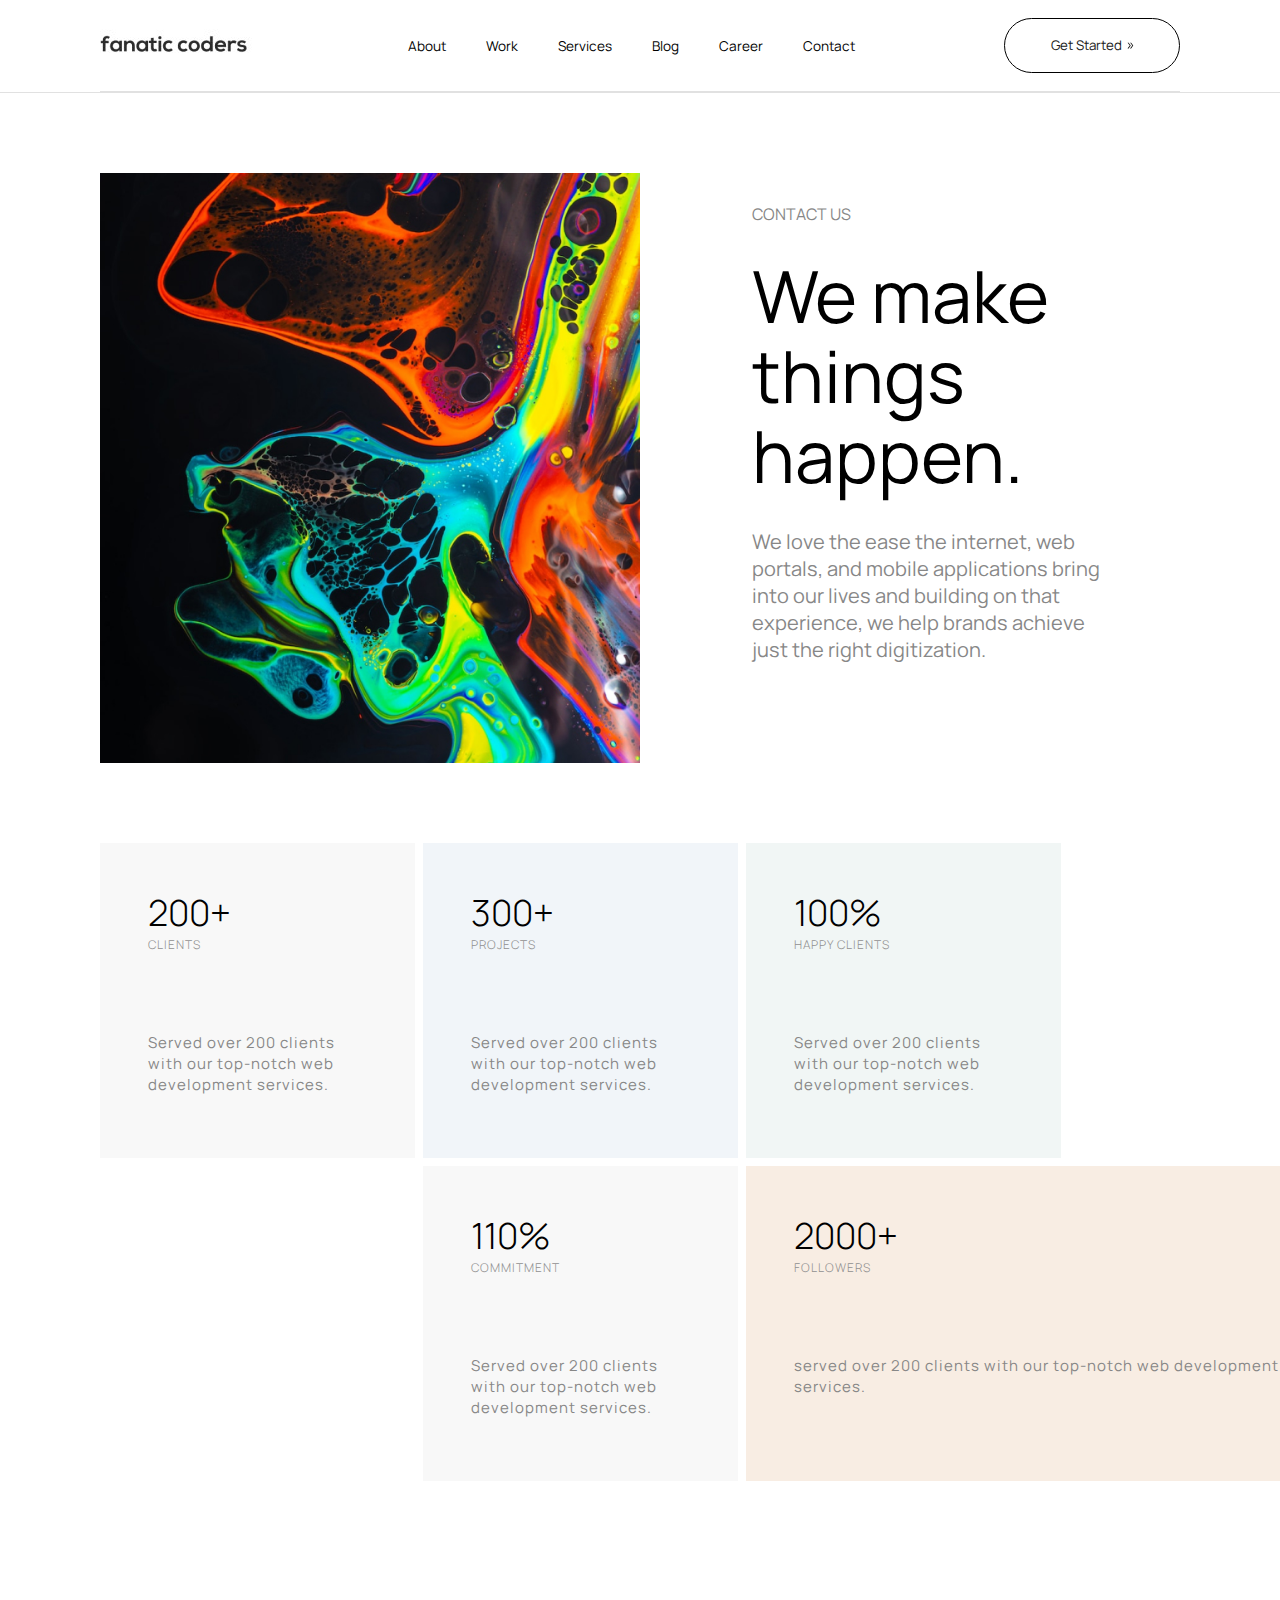
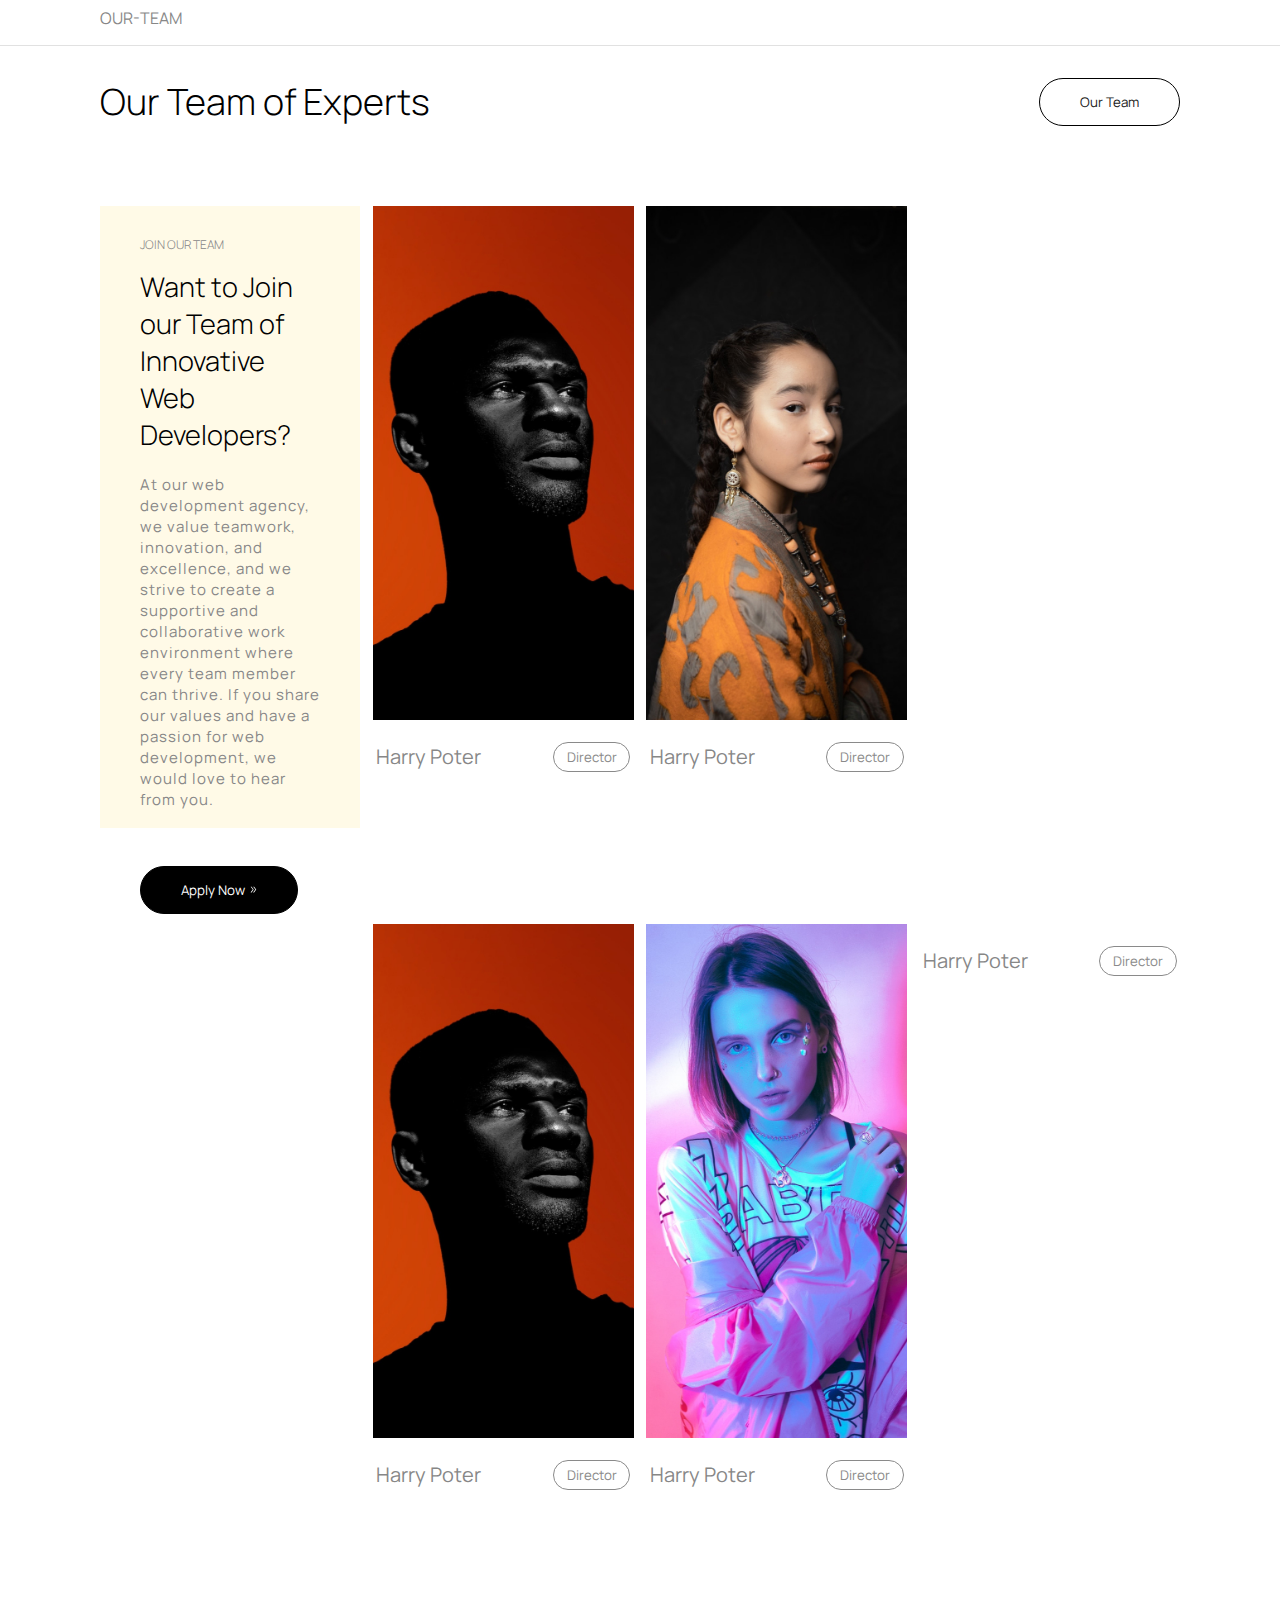
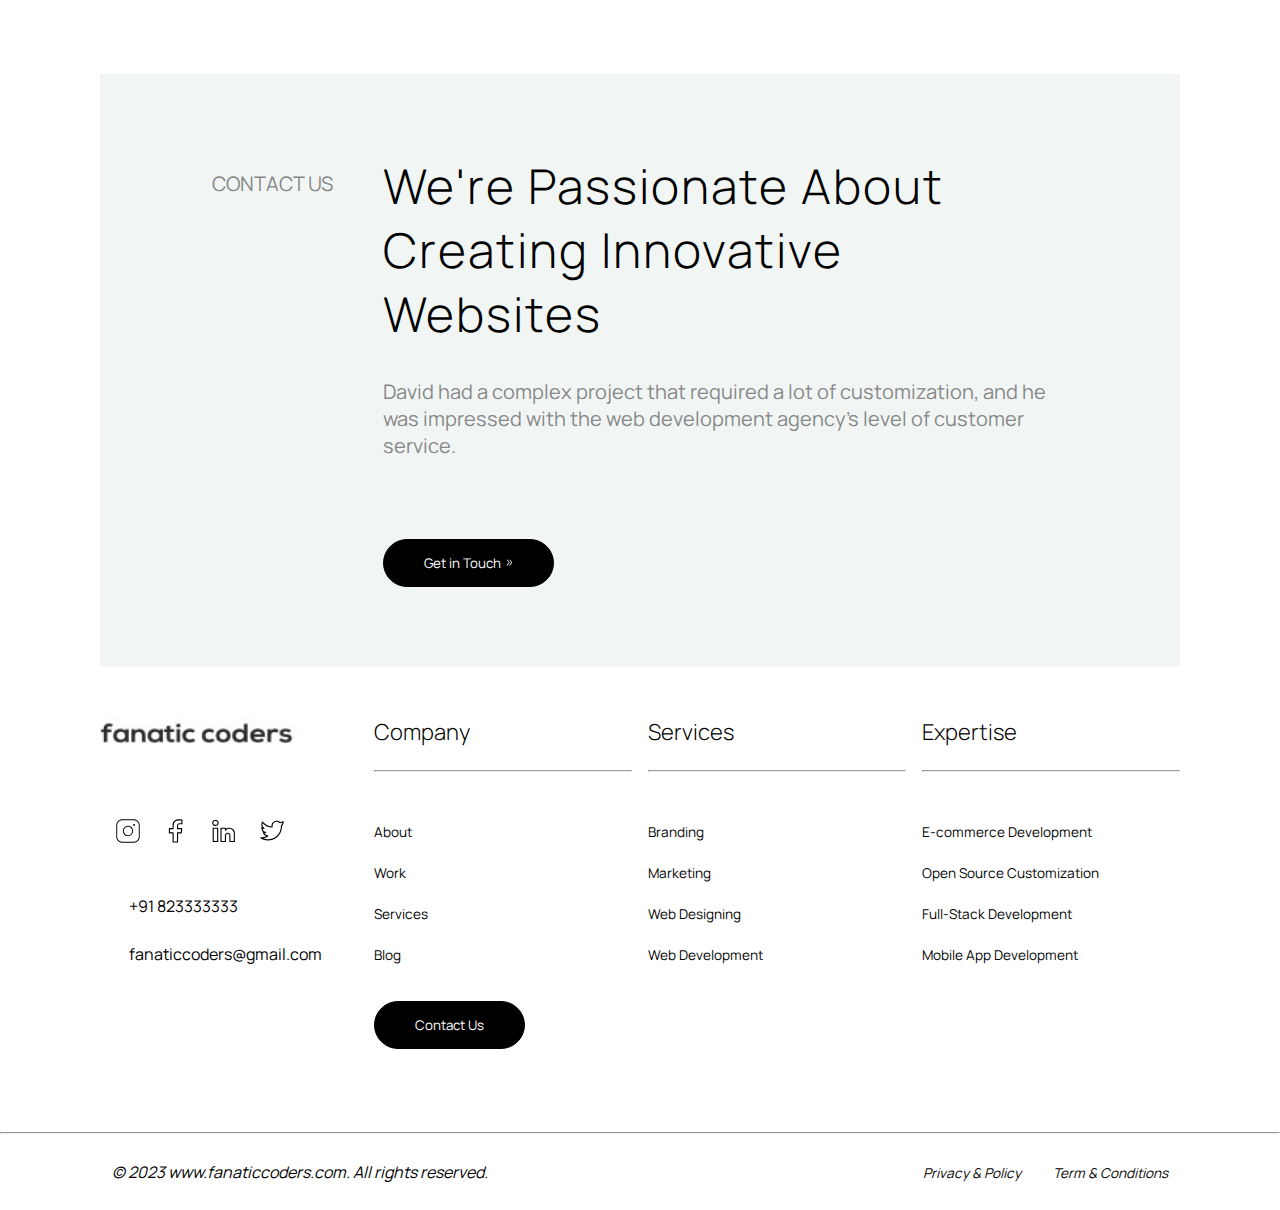
==== commit f1aae166: "made some changes in home page" ====
--- a/about.html
+++ b/about.html
@@ -29,7 +29,7 @@
  <header>
 
     <div class="header">
-        <div class="container">
+        <div class="container relative">
             <div class="flex-row">
 
 
@@ -40,14 +40,14 @@
                 </div>
 
                 <div class="headerlinks">
-                    <nav >
+                    <nav>
                         <ul class="link flex-row">
 
                             <li><a class="animated-link" href="/about.html"> About</a></li>
                             <li><a class="animated-link" href="/work.html"> Work</a></li>
                             <li id="tab"> <a class="animated-link service"> Services</a></li>
-                            <li id="desktop"> <a  class="animated-link" href="/services.html"> Services</a></li>
-                           
+                            <li id="desktop"> <a class="animated-link" href="/services.html"> Services</a></li>
+
                             <li><a class="animated-link" href="/blog.html">Blog</a> </li>
                             <li><a class="animated-link" href="/career.html">Career</a> </li>
                             <li><a class="animated-link" href="/contact.html">Contact</a> </li>
@@ -59,110 +59,125 @@
                         src="/assets/Images/rightdoubleArrow.svg" alt=""></button>
 
 
-                        <!-- hamburgeer menu -->
-
-                         <div class="ham-menu desktop">
-                            <i style="font-size: 1.3rem;" class="fa-duotone fa-bars"></i>
-                         </div>
-
-                        <!-- //hamburgeer menu -->
-            </div>
-                
+                <!-- hamburgeer menu -->
+
+                <div class="ham-menu desktop">
+                    <i style="font-size: 1.3rem;" class="fa-duotone fa-bars"></i>
+                </div>
+
+                <!-- //hamburgeer menu -->
+            </div>
+            <!-- DropDown -->
+            <div class="serviceDropdown">
+                <div class="container">
+                    <div class="dropdown">
+                        <div class="left">
+                            <h3>Services</h3>
+                            <p class="card-para">Unleash the power of your brand with our comprehensive suite of
+                                services.</p>
+                            <a href="/services.html"><button class="animated-btn-wt white-btn-sm">Learn
+                                    More</button></a>
+                        </div>
+                        <div class="right">
+                            <div class="grid-row">
+                                <a href="/services.html">
+                                    <div class="item">
+                                        <div class="flex-row">
+                                            <img class="dropdown-img" src="/assets/Images/Speaker.svg" alt="">
+                                            <div>
+                                                <h4>Digital Branding</h4>
+                                                <p class="card-para">Increase your brand's visibility and attract
+                                                    more customers
+                                                </p>
+                                            </div>
+                                        </div>
+                                    </div>
+                                </a>
+
+                                <a href="/services.html">
+                                    <div class="item">
+                                        <div class="flex-row">
+                                            <img class="dropdown-img" src="/assets/Images/Pin.svg" alt="">
+                                            <div>
+                                                <h4>Web Designing</h4>
+                                                <p class="card-para">Increase your brand's visibility and attract
+                                                    more customers
+                                                </p>
+                                            </div>
+                                        </div>
+                                    </div>
+                                </a>
+
+                                <a href="/services.html">
+                                    <div class="item">
+                                        <div class="flex-row">
+                                            <img class="dropdown-img" src="/assets/Images/Cart.svg" alt="">
+                                            <div>
+                                                <h4>E-commerce Development</h4>
+                                                <p class="card-para">Increase your brand's visibility and attract
+                                                    more customers
+                                                </p>
+                                            </div>
+                                        </div>
+                                    </div>
+                                </a>
+
+                                <a href="/services.html">
+                                    <div class="item">
+                                        <div class="flex-row">
+                                            <img class="dropdown-img" src="/assets/Images/Speaker.svg" alt="">
+                                            <div>
+                                                <h4>Digital Marketing</h4>
+                                                <p class="card-para">Increase your brand's visibility and attract
+                                                    more customers
+                                                </p>
+                                            </div>
+                                        </div>
+                                    </div>
+                                </a>
+
+                                <a href="/services.html">
+                                    <div class="item">
+                                        <div class="flex-row">
+                                            <img class="dropdown-img" src="/assets/Images/Tag.svg" alt="">
+                                            <div>
+                                                <h4>Web Development</h4>
+                                                <p class="card-para">Increase your brand's visibility and attract
+                                                    more customers
+                                                </p>
+                                            </div>
+                                        </div>
+                                    </div>
+                                </a>
+
+                                <a href="/services.html">
+                                    <div class="item">
+                                        <div class="flex-row">
+                                            <img class="dropdown-img" src="/assets/Images/phone.svg" alt="">
+                                            <div>
+                                                <h4>Mobile App Development</h4>
+                                                <p class="card-para">Increase your brand's visibility and attract
+                                                    more customers
+                                                </p>
+                                            </div>
+                                        </div>
+                                    </div>
+                                </a>
+
+                            </div>
+                        </div>
+                    </div>
+                </div>
+            </div>
+            <!--// DropDown -->
 
 
         </div>
 </header>
 
-<!-- DropDown -->
-<div class="serviceDropdown">
-    <div class="container">
-        <div class="dropdown">
-            <div class="left">
-                <h3>Services</h3>
-                <p class="card-para">Unleash the power of your brand with our comprehensive suite of services.</p>
-                <a href="/services.html"><button class="animated-btn-wt white-btn-sm">Learn More</button></a>
-            </div>
-            <div class="right">
-                <div class="grid-row">
-                    <a href="/services.html">
-                        <div class="item" >
-                            <div class="flex-row">
-                                <img class="dropdown-img" src="/assets/Images/Speaker.svg" alt="">
-                                <div>
-                                    <h4>Digital Branding</h4>
-                                    <p class="card-para">Increase your brand's visibility and attract more customers</p>
-                                </div>
-                            </div>
-                        </div>
-                    </a>
-                   
-                    <a href="/services.html">
-                        <div class="item">
-                            <div class="flex-row">
-                                <img class="dropdown-img" src="/assets/Images/Pin.svg" alt="">
-                                <div>
-                                    <h4>Web Designing</h4>
-                                    <p class="card-para">Increase your brand's visibility and attract more customers</p>
-                                </div>
-                            </div>
-                        </div>
-                    </a>
-                   
-                    <a href="/services.html">
-                        <div class="item">
-                            <div class="flex-row">
-                                <img class="dropdown-img" src="/assets/Images/Cart.svg" alt="">
-                                <div>
-                                    <h4>E-commerce Development</h4>
-                                    <p class="card-para">Increase your brand's visibility and attract more customers</p>
-                                </div>
-                            </div>
-                        </div>
-                    </a>
-                    
-                    <a href="/services.html">
-                        <div class="item">
-                            <div class="flex-row">
-                                <img class="dropdown-img" src="/assets/Images/Speaker.svg" alt="">
-                                <div>
-                                    <h4>Digital Marketing</h4>
-                                    <p class="card-para">Increase your brand's visibility and attract more customers</p>
-                                </div>
-                            </div>
-                        </div>
-                    </a>
-                   
-                    <a href="/services.html">
-                        <div class="item">
-                            <div class="flex-row">
-                                <img class="dropdown-img" src="/assets/Images/Tag.svg" alt="">
-                                <div>
-                                    <h4>Web Development</h4>
-                                    <p class="card-para">Increase your brand's visibility and attract more customers</p>
-                                </div>
-                            </div>
-                        </div>
-                    </a>
-                   
-                    <a href="/services.html">
-                        <div class="item">
-                            <div class="flex-row">
-                                <img class="dropdown-img" src="/assets/Images/phone.svg" alt="">
-                                <div>
-                                    <h4>Mobile App Development</h4>
-                                    <p class="card-para">Increase your brand's visibility and attract more customers</p>
-                                </div>
-                            </div>
-                        </div>
-                    </a>
-                   
-                </div>
-            </div>
-        </div>
-    </div>
-</div>
-<!--// DropDown -->
+
 <!-------- //Header -------->
+
 
 
     <main>
--- a/style.css
+++ b/style.css
@@ -11,6 +11,7 @@
 body {
   /* background-color: burlywood; */
   font-family: "Manrope";
+  /* position: relative; */
 }
 
 :root {
@@ -103,6 +104,7 @@
   border-radius: 10rem;
   padding: 0.3rem 0.8rem;
 }
+
 .simple-btn:hover {
   background: var(--black-clr);
   border: 0.5px solid rgb(138, 138, 138);
@@ -174,7 +176,8 @@
 }
 
 /* Button Animation on hover */
-.animated-btn-bk,.animated-btn-wt {
+.animated-btn-bk,
+.animated-btn-wt {
   transition: all 0.3s ease-in-out;
 }
 
@@ -182,6 +185,7 @@
   box-shadow: 4px 4px 0px #8b8b8b;
   transform: translate(-5px, -5px);
 }
+
 .animated-btn-wt:hover {
   box-shadow: 4px 4px 0px black;
   transform: translate(-5px, -5px);
@@ -215,11 +219,13 @@
   transform: scaleX(1);
   height: 1.5px;
 }
+
 .animated-link.active::before {
   transform: scaleX(1);
   height: 1.5px;
 }
-.acc-nav{
+
+.acc-nav {
   display: none;
 }
 
@@ -278,9 +284,12 @@
 .grid-row {
   display: grid;
 }
-#desktop,.desktop{
+
+#desktop,
+.desktop {
   display: none;
 }
+
 /* --------------------Header Styling */
 
 header .container {
@@ -308,15 +317,17 @@
   margin: auto;
   gap: 1rem;
 }
-.section1 .container .flex-row .content p{
+
+.section1 .container .flex-row .content p {
   margin-top: 1rem;
 }
 
 .section1 .container .flex-row .content button {
   margin-top: 5rem;
 }
-.section1 .container .flex-row .hero{
-max-width: 37rem;
+
+.section1 .container .flex-row .hero {
+  max-width: 37rem;
 }
 
 /* -----------------//Section1 Hero-Section */
@@ -519,7 +530,8 @@
   line-height: 1.5rem;
   margin-bottom: 1.4rem;
 }
-.display-block{
+
+.display-block {
   display: none;
 }
 
@@ -739,16 +751,19 @@
 .team-discription .disc .disc-content h3 {
   margin-bottom: 1.5rem;
 }
- .contact {
+
+.contact {
   margin-top: 8rem;
   background: var(--Mild-Emb);
   padding: 5rem 7rem;
 }
- .contact .contect-content {
+
+.contact .contect-content {
   display: grid;
   grid-template-columns: 1fr 4fr;
 }
- .contact .uppercase {
+
+.contact .uppercase {
   text-transform: uppercase;
   margin-top: 1rem;
 }
@@ -759,7 +774,7 @@
   letter-spacing: 2px;
 }
 
- .contact .r-content .main-para {
+.contact .r-content .main-para {
   margin: 2rem 0 5rem 0;
   color: var(--para-grey);
 }
@@ -971,7 +986,7 @@
   padding-top: 5rem;
 }
 
- .main3 .grid-row .dim {
+.main3 .grid-row .dim {
   max-width: 19.688rem;
   height: 38.875rem;
 }
@@ -985,11 +1000,12 @@
   font-size: 1.7rem;
   margin: 1rem 0 1.3rem 0;
 }
- .main3 .grid-row .team-mate1 button {
-  margin-top:3.5rem;
-}
-
- .main3 .grid-row .dim .occupation {
+
+.main3 .grid-row .team-mate1 button {
+  margin-top: 3.5rem;
+}
+
+.main3 .grid-row .dim .occupation {
   padding: 1.4rem 0.2rem;
   justify-content: space-between;
   align-items: center;
@@ -1005,7 +1021,7 @@
   position: relative;
 }
 
- .main3 .team-image .social-icons .flex-row {
+.main3 .team-image .social-icons .flex-row {
   position: absolute;
   width: 100%;
   top: 85%;
@@ -1015,13 +1031,13 @@
   transition: all 0.3s ease;
 }
 
- .main3 .team-image:hover .social-icons .flex-row {
+.main3 .team-image:hover .social-icons .flex-row {
   opacity: 1;
   gap: 0.5rem;
   top: 80%;
 }
 
- .main3 .social-icons .circle {
+.main3 .social-icons .circle {
   height: 2rem;
   width: 2rem;
   background: var(--Mild-grey);
@@ -1125,9 +1141,11 @@
 .work-main-container .about-contact-banner {
   margin-top: 7rem;
 }
-.img-min-height img{
-  height:15rem;
-}
+
+.img-min-height img {
+  height: 15rem;
+}
+
 /* ---------------------//WORK PAGE */
 
 
@@ -1362,7 +1380,7 @@
 .career-btns {
   margin: 3rem 0;
   display: grid;
-  grid-template-columns: repeat(5 ,1fr);
+  grid-template-columns: repeat(5, 1fr);
   gap: 1rem;
 }
 
@@ -1508,144 +1526,173 @@
 
 /* DropDown */
 
-
-.serviceDropdown .dropdown{
+header .header .relative{
+  position: relative;
+}
+.serviceDropdown .dropdown {
   position: absolute;
   z-index: 99;
-  padding:4rem 2rem;
+  padding: 4rem 2rem;
   background: var(--heading-clr);
   display: grid;
   grid-template-columns: 1fr 4fr;
   gap: 3rem;
+  /* max-width: 1300px; */
+  top: -1000%;
   left: 0;
-  left: 15.5%;
- max-width: 1300px;
- top: -100%;
- transition: all 0.5s ease;
-}
-.serviceDropdown .dropdown .left{
+  right: 0;
+  transition: all 0.5s ease;
+  margin: 0 3rem;
+}
+
+.serviceDropdown .dropdown .left {
   padding-left: 1rem;
 }
-.serviceDropdown .dropdown.active{
-  top: 10%;
-}
-.serviceDropdown .dropdown h3{
-color:gainsboro;
-margin-bottom: 1rem;
-}
-.serviceDropdown .dropdown h4{
-
+
+.serviceDropdown .dropdown.active {
+  top:5.7rem;
+}
+
+.serviceDropdown .dropdown h3 {
   color: gainsboro;
-font-size: 1.2rem;
-line-height: 0.7rem;
-}
-.serviceDropdown .dropdown p{
-color: gainsboro;
-}
-.serviceDropdown .dropdown button{
+  margin-bottom: 1rem;
+}
+
+.serviceDropdown .dropdown h4 {
+
+  color: gainsboro;
+  font-size: 1.2rem;
+  line-height: 0.7rem;
+}
+
+.serviceDropdown .dropdown p {
+  color: gainsboro;
+}
+
+.serviceDropdown .dropdown button {
   margin-top: 3rem;
 }
-.serviceDropdown .dropdown .right .grid-row{
+
+.serviceDropdown .dropdown .right .grid-row {
   grid-template-columns: 1fr 1fr 1fr;
   column-gap: 1rem;
   row-gap: 1.5rem;
 }
-.serviceDropdown .dropdown .right .grid-row .item{
-padding:1rem 0.5rem;
-border-radius: 10px;
-}
-.serviceDropdown .dropdown .right .grid-row .item:hover{
-background: rgb(68, 68, 68);
-}
-.serviceDropdown .dropdown .right .grid-row .flex-row{
+
+.serviceDropdown .dropdown .right .grid-row .item {
+  padding: 1rem 0.5rem;
+  border-radius: 10px;
+}
+
+.serviceDropdown .dropdown .right .grid-row .item:hover {
+  background: rgb(68, 68, 68);
+}
+
+.serviceDropdown .dropdown .right .grid-row .flex-row {
 
   justify-content: center;
   gap: 1rem;
 }
-.serviceDropdown .dropdown .card-para{
+
+.serviceDropdown .dropdown .card-para {
   font-size: 0.7rem;
   margin-top: 1rem;
 }
-.dropdown-img{
+
+.dropdown-img {
   height: 2.2rem;
   width: 2.2rem;
   color: gainsboro;
 }
+
 /* //DropDown */
 
 
 /* -------Contact page-------*/
 
-.contact-form .grid-row{
+.contact-form .grid-row {
   grid-template-columns: 1fr 2fr;
   padding: 7rem 0;
   gap: 2rem;
 }
-.contact-form .grid-row .dis h1{
+
+.contact-form .grid-row .dis h1 {
   margin: 3rem 0 2rem 0;
 }
-.contact-form .grid-row .form{
+
+.contact-form .grid-row .form {
   padding-left: 7rem;
 }
-.contact-form .grid-row .form input{
+
+.contact-form .grid-row .form input {
   padding: 0 1rem;
   font-size: 1rem;
   text-align: center;
-  color:var(--para-grey);
-  border:none;
+  color: var(--para-grey);
+  border: none;
   border-bottom: 1px solid black;
- 
-}
-.contact-form .grid-row .form input:focus{
+
+}
+
+.contact-form .grid-row .form input:focus {
   outline: none;
 }
-.contact-form .grid-row .form #name{
-
-}
-
-.contact-form .grid-row .form .form-para{
- line-height: 4.1rem;
- margin: 3.5rem 0 2.5rem 0;
-}
-.form-checkbox{
+
+.contact-form .grid-row .form #name {}
+
+.contact-form .grid-row .form .form-para {
+  line-height: 4.1rem;
+  margin: 3.5rem 0 2.5rem 0;
+}
+
+.form-checkbox {
   display: flex;
   gap: 1rem;
 }
-.contact-form .grid-row .form .animated-btn-bk{
+
+.contact-form .grid-row .form .animated-btn-bk {
   margin-top: 3rem;
 }
-.contact-form .grid-row .form select{
+
+.contact-form .grid-row .form select {
   border: none;
   border-bottom: 1px solid black;
   font-size: 1rem;
   color: var(--para-grey);
-  
-}
-.optionlist{
+
+}
+
+.optionlist {
   padding: 3rem;
 }
-.contact-form .grid-row .form select:focus{
+
+.contact-form .grid-row .form select:focus {
   outline: none;
 }
-.select-box{
+
+.select-box {
   text-align: center;
 }
+
 /* accordion */
-.accordion-container .grid-row{
+.accordion-container .grid-row {
   grid-template-columns: 1fr 2fr;
- padding: 5rem 0 0 0;
-}
-.accordion{
+  padding: 5rem 0 0 0;
+}
+
+.accordion {
   padding: 0 0 0 7rem;
 }
+
 .accordion-container .dis {
-padding: 2rem 0;
-}
-
-.accordionItem{
+  padding: 2rem 0;
+}
+
+.accordionItem {
   border-bottom: 1px solid gainsboro;
-  padding:   0.5rem 0;
-}
+  padding: 0.5rem 0;
+}
+
 .accordionTitle {
   cursor: pointer;
   -moz-user-select: none;
@@ -1654,12 +1701,14 @@
   user-select: none;
 
 }
-.accordionTitle{
+
+.accordionTitle {
   align-items: center;
   justify-content: space-between;
   padding: 0.6rem 0;
 }
-.accordionTitle  .circle{
+
+.accordionTitle .circle {
   height: 3rem;
   width: 3rem;
   border: 1px solid var(--para-grey);
@@ -1669,29 +1718,33 @@
   justify-content: center;
   transition: all 0.3s ease;
 }
-.accordionTitle.is-open  .circle{
+
+.accordionTitle.is-open .circle {
   transform: rotate(45deg);
 }
-.accordionTitle  .circle i{
+
+.accordionTitle .circle i {
   color: var(--para-grey);
   font-size: 1.2rem;
 }
 
-.accordionTitle + .accordionContent {
- opacity: 0;
- overflow: hidden;
- transition: all 0.3s ease;
- height: 0;
-}
-
-.accordionTitle.is-open + .accordionContent {
+.accordionTitle+.accordionContent {
+  opacity: 0;
+  overflow: hidden;
+  transition: all 0.3s ease;
+  height: 0;
+}
+
+.accordionTitle.is-open+.accordionContent {
   display: block;
-opacity: 1;
-height: 3rem;
-}
-.accordionContent .card-para{
+  opacity: 1;
+  height: 3rem;
+}
+
+.accordionContent .card-para {
   margin-top: 1rem;
 }
+
 /* -------//Contact page-------*/
 
 
@@ -1707,38 +1760,42 @@
   position: relative !important;
   top: 25px !important;
 }
-.owl-theme .owl-nav .owl-prev{
+
+.owl-theme .owl-nav .owl-prev {
   height: 2rem;
   width: 2rem;
   border-radius: 50% !important;
-border:1px solid var(--para-grey) !important;
-position: relative !important;
-}
-.owl-theme .owl-nav .owl-prev span{
-position: absolute;
-top: -23%;
-left: 0;
-right: 0;
-
-}
-.owl-theme .owl-nav .owl-next{
-  height: 2rem;
-  width: 2rem;
-  border-radius: 50% !important;
-border:1px solid var(--para-grey) !important;
-position: relative !important;
-}
-.owl-theme .owl-nav .owl-next span{
+  border: 1px solid var(--para-grey) !important;
+  position: relative !important;
+}
+
+.owl-theme .owl-nav .owl-prev span {
   position: absolute;
   top: -23%;
   left: 0;
   right: 0;
-}
-.owl-theme .owl-nav .owl-prev:hover{
+
+}
+
+.owl-theme .owl-nav .owl-next {
+  height: 2rem;
+  width: 2rem;
+  border-radius: 50% !important;
+  border: 1px solid var(--para-grey) !important;
+  position: relative !important;
+}
+
+.owl-theme .owl-nav .owl-next span {
+  position: absolute;
+  top: -23%;
+  left: 0;
+  right: 0;
+}
+
+.owl-theme .owl-nav .owl-prev:hover {
   background: #000 !important;
 }
-.owl-theme .owl-nav .owl-next:hover{
+
+.owl-theme .owl-nav .owl-next:hover {
   background: #000 !important;
-}
-
-
+}--- a/querie.css
+++ b/querie.css
@@ -6,7 +6,26 @@
         height: 9rem;
     }
 }
-
+@media (max-width:1450px){
+    /* .serviceDropdown .dropdown {
+        position: absolute;
+        z-index: 99;
+        padding: 4rem 2rem;
+        background: var(--heading-clr);
+        display: grid;
+        grid-template-columns: 1fr 4fr;
+        gap: 3rem;
+        top: -1000%;
+        transition: all 0.5s ease;
+      }
+      
+    .serviceDropdown .dropdown .right .grid-row {
+        grid-template-columns: 1fr 1fr 1fr;
+        column-gap: 1rem;
+        row-gap: 1.5rem;
+      }
+       */
+}
 /* tab-Design */
 @media (max-width:1024px) {
 
@@ -137,6 +156,7 @@
         column-gap: 0.8rem;
         row-gap: 6rem;
         padding-top: 5rem;
+        margin-bottom: 4rem;
     }
 
     .team-discription {
@@ -437,23 +457,25 @@
     .container {
         padding: 0 1.25rem;
     }
-
+    .section1 {
+        /* height: 100vh; */
+    }
     .section1 .container .flex-row .content {
         display: flex;
         align-items: center;
         justify-content: center;
         max-width: 20rem;
         margin: 0 auto;
-        gap: 1.5rem;
+        gap:1.5rem;
     }
 
     .section1 .container .flex-row .content p {
-        margin-top: 0rem;
+        margin-top: -0.5rem;
         font-size: 1rem;
     }
 
     .section1 .container .flex-row .content button {
-        margin-top: 0rem;
+        margin: 2rem 0;
     }
 
     .section1 .container .flex-row .hero {
@@ -514,7 +536,7 @@
     }
 
     .main-container {
-        padding-top: 0.5rem;
+        padding-top: 1rem;
     }
 
     .section3 .main-container .grid-row .column1 {
@@ -1145,4 +1167,18 @@
     }
 
     /* //Services */
+    .white-btn-sm {
+        display: flex;
+        flex-direction: row;
+        justify-content: center;
+        padding: 10px 0;
+        min-width: 7rem;
+        margin-left: 2rem;
+        gap: 5px;
+        color: var(--heading-clr);
+        font-size: 0.875;
+        background: #ffffff;
+        border: 0.5px solid black;
+        border-radius: 1.875rem;
+    }
 }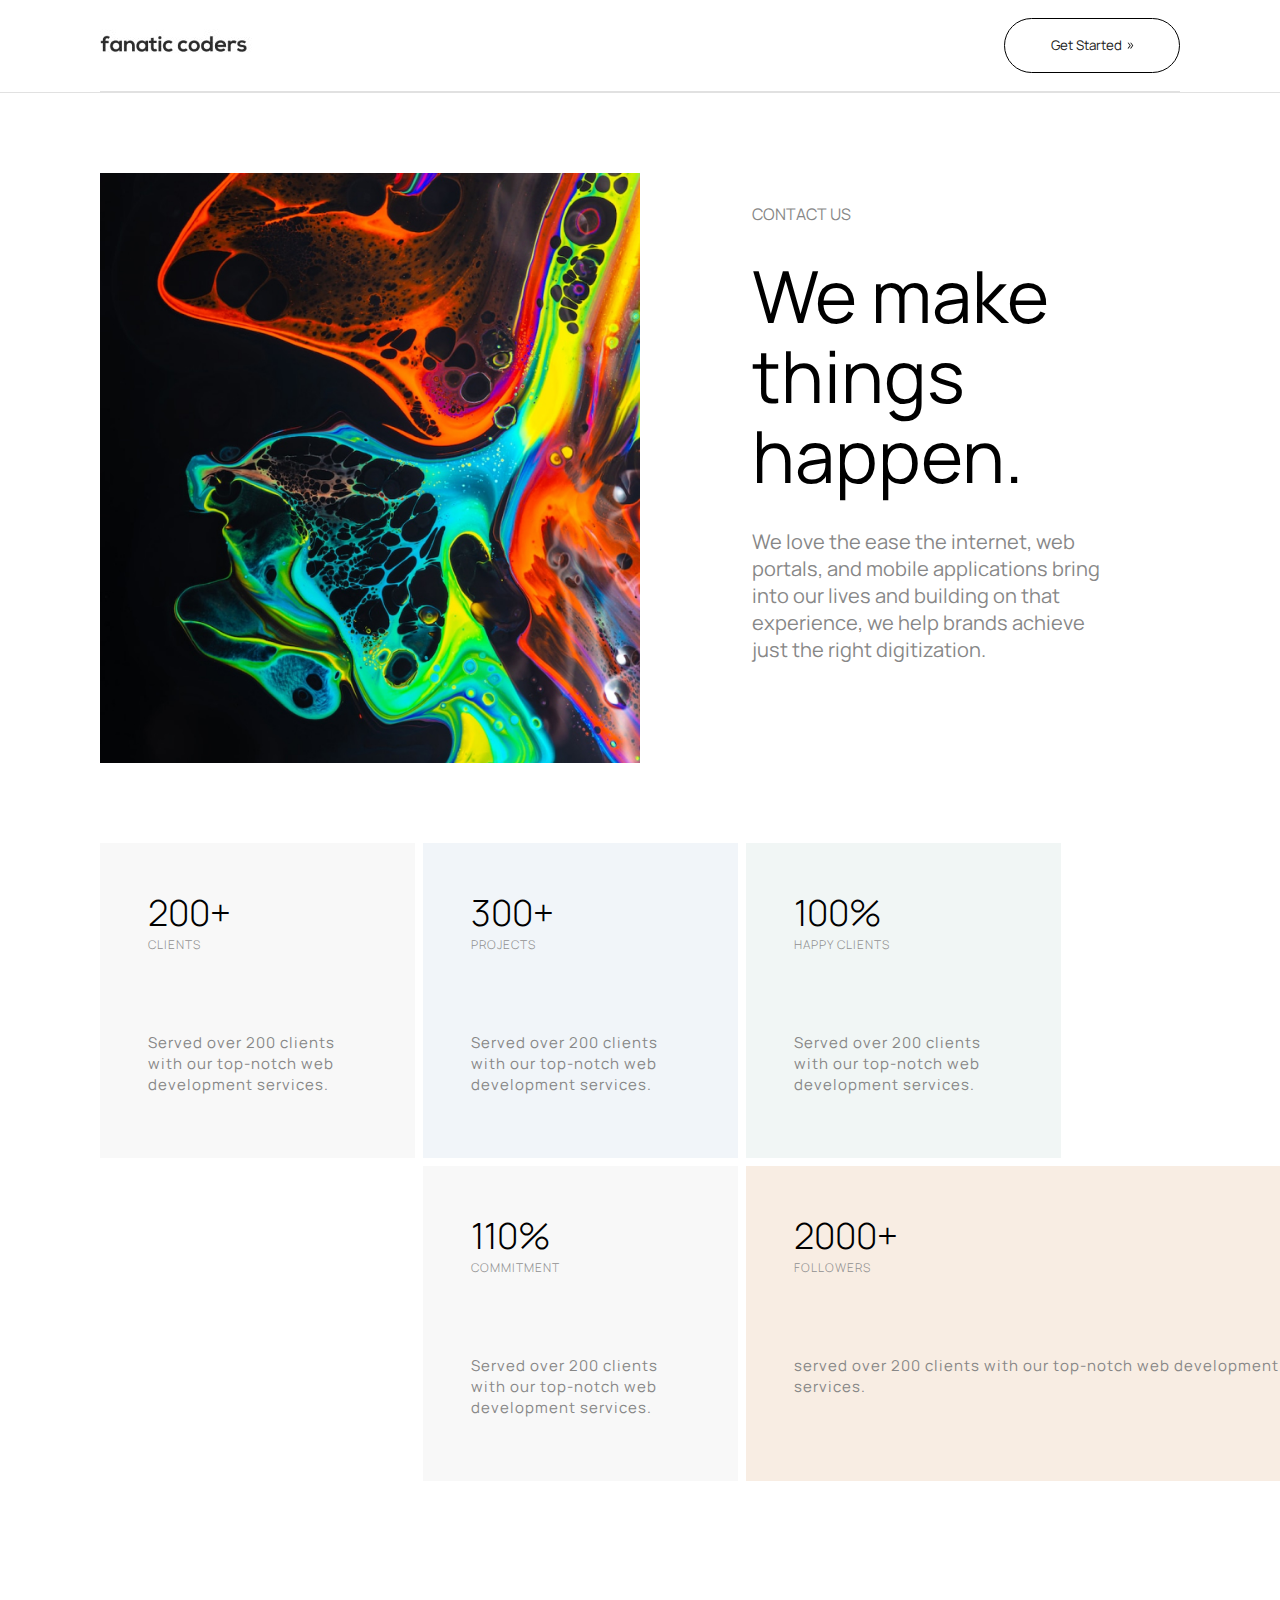
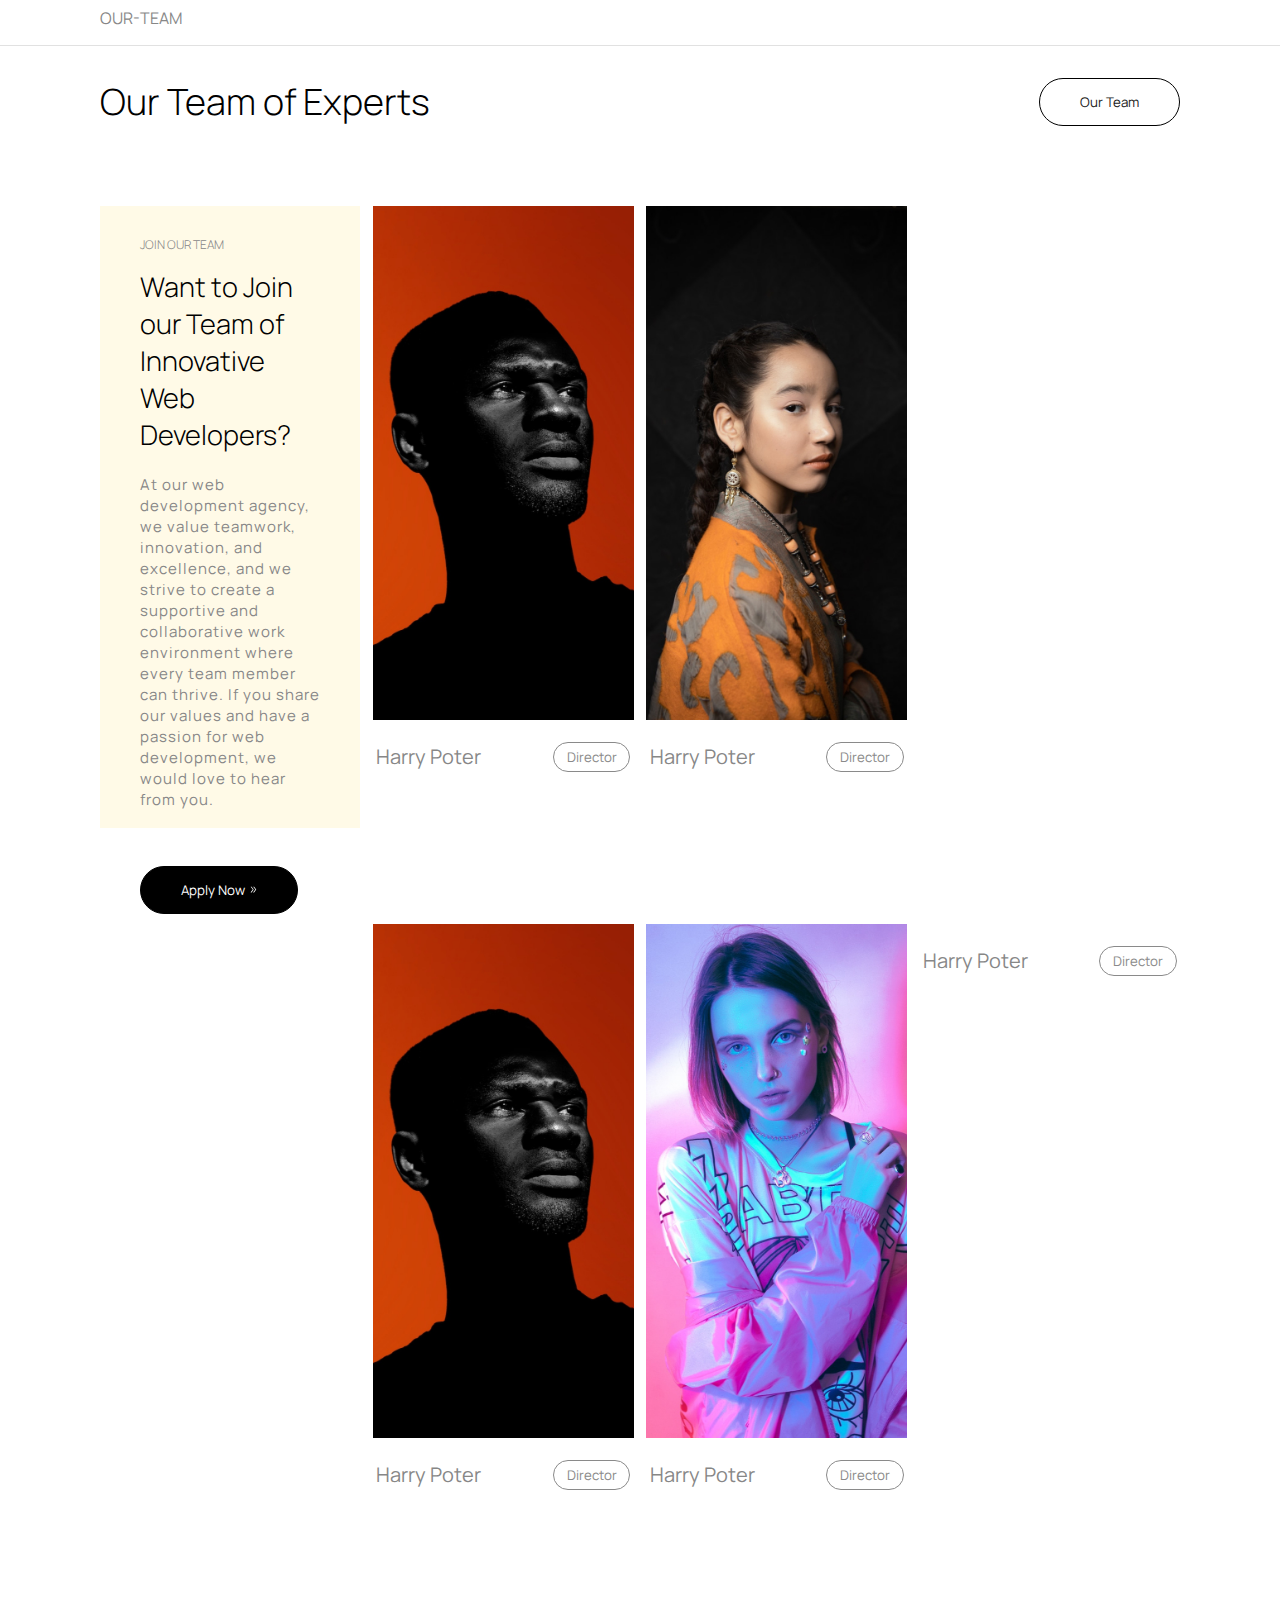
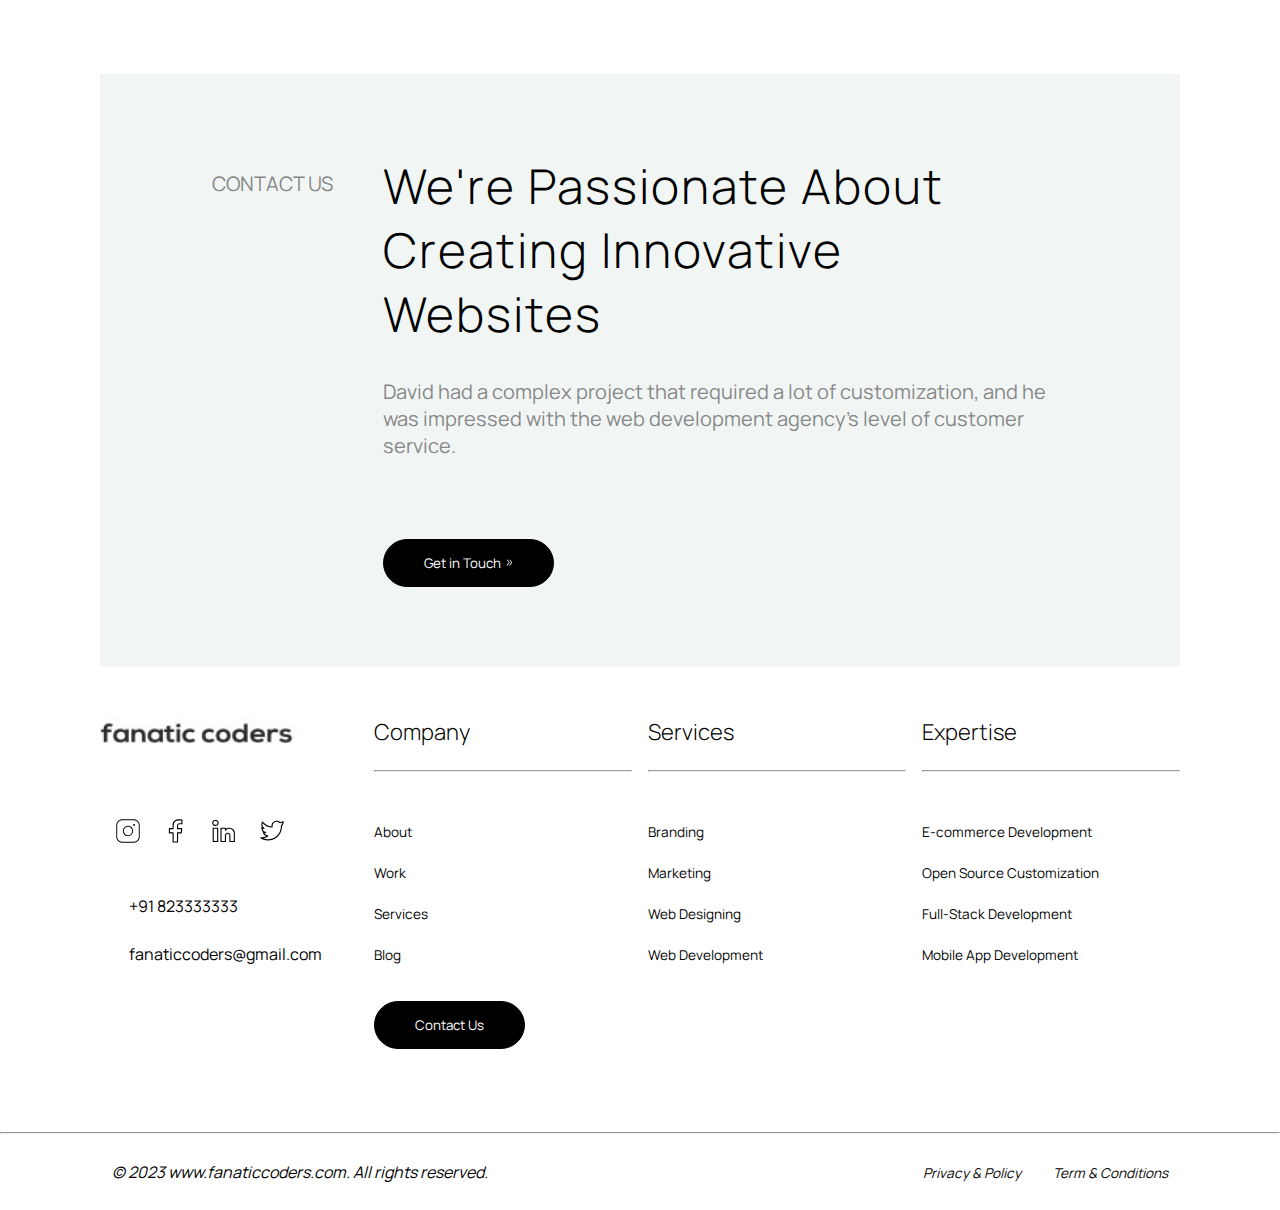
==== commit 226ecf1c: "fc" ====
--- a/about.html
+++ b/about.html
@@ -26,11 +26,29 @@
 
 <body>
  <!-------- Header -------->
- <header>
-
+ <div class="headerlinks" id="dis-block">
+    <nav>
+        <ul class="link flex-row">
+
+            <li><a class="animated-link" href="/about.html"> About</a></li>
+            <li><a class="animated-link" href="/work.html"> Work</a></li>
+            <li id="tab"> <a class="animated-link service"> Services</a></li>
+            <li id="desktop"> <a class="animated-link" href="/services.html"> Services</a></li>
+
+            <li><a class="animated-link" href="/blog.html">Blog</a> </li>
+            <li><a class="animated-link" href="/career.html">Career</a> </li>
+            <li><a class="animated-link" href="/contact.html">Contact</a> </li>
+        </ul>
+    </nav>
+</div>
+
+
+<header>
+    
     <div class="header">
+       
         <div class="container relative">
-            <div class="flex-row">
+            <div class="flex-row relative-mobile">
 
 
                 <div class="headerlogo">
@@ -39,7 +57,7 @@
                     </div>
                 </div>
 
-                <div class="headerlinks">
+                <div class="headerlinks" id="dis-none">
                     <nav>
                         <ul class="link flex-row">
 
@@ -62,7 +80,9 @@
                 <!-- hamburgeer menu -->
 
                 <div class="ham-menu desktop">
-                    <i style="font-size: 1.3rem;" class="fa-duotone fa-bars"></i>
+                    <i id="hamb" style="font-size: 1.5rem;" class="fa-duotone fa-bars"></i>
+
+                    <i id="cross" style="font-size: 1.6rem; " class="fa-solid fa-xmark"></i>
                 </div>
 
                 <!-- //hamburgeer menu -->
--- a/style.css
+++ b/style.css
@@ -11,7 +11,6 @@
 body {
   /* background-color: burlywood; */
   font-family: "Manrope";
-  /* position: relative; */
 }
 
 :root {
@@ -275,6 +274,7 @@
   margin-inline: auto;
   padding: 0 6.25rem;
   background-color: var(--primary-clr);
+
 }
 
 .flex-row {
@@ -1521,7 +1521,12 @@
   display: flex;
   justify-content: space-between;
 }
-
+#dis-block{
+  display: none;
+}
+#dis-none{
+  display: none;
+}
 /* -----------------//single Career */
 
 /* DropDown */
--- a/querie.css
+++ b/querie.css
@@ -34,6 +34,7 @@
         z-index: 99;
         position: sticky;
         top: 0;
+        
     }
 
     header .container {
@@ -45,31 +46,58 @@
         justify-content: space-between;
         padding: 0.9rem 0;
     }
-
-    .headerlinks {
-        position: fixed;
-        z-index: 999;
+    .header{
+        position: relative;
+        overflow-x:hidden;
+      }
+ .headerlinks {
+        position:fixed;
+        z-index: 99;
         top: -100%;
-        right: 0%;
-        width: 100%;
-        /* height: 100; */
         background: var(--white-clr);
         padding: 4rem;
+        width: 100%;
         box-shadow: inset 0 -3em 3em rgba(0, 0, 0, 0.1), 0 0 0 2px rgb(255, 255, 255),
             0.3em 0.3em 1em rgba(0, 0, 0, 0.3);
-        opacity: 0.9;
+        opacity: 0;
+        visibility: hidden;
         transition: all 0.3s ease-in-out;
+        text-align: center;
     }
 
     .headerlinks.active {
-        right: 0%;
-        top: 0%;
-    }
-
+        visibility: visible;
+        /* right: 0%; */
+        top: 10%;
+        opacity: 0.98;
+    }
+    #dis-block{
+        display: block;
+      }
+    #dis-none{
+        display: none;
+      }
     .ham-menu {
         z-index: 1000;
-    }
-
+        transition: all 0.3s ease ;
+    }
+    .ham-menu #hamb{
+        display: block;
+    }
+    .ham-menu.active #hamb{
+        display: none;
+    }
+    .ham-menu #cross{
+        display: none;
+    }
+    .ham-menu.active #cross{
+        display: block;
+
+    }
+    .ham-menu.active{
+        transform: rotate(-90deg);
+       
+    }
     .headerlinks nav .flex-row {
         gap: 2.5rem;
         flex-direction: column;
@@ -78,8 +106,7 @@
     .headerlinks nav .flex-row .animated-link {
         text-align: left;
     }
-
-    /* ///Navvbar styling */
+  /* ///Navvbar styling */
     h1 {
         font-size: 3rem;
         line-height: 4rem;
@@ -461,12 +488,13 @@
         /* height: 100vh; */
     }
     .section1 .container .flex-row .content {
+        margin-top: 0.8rem;
         display: flex;
         align-items: center;
         justify-content: center;
         max-width: 20rem;
         margin: 0 auto;
-        gap:1.5rem;
+        gap:1.7rem;
     }
 
     .section1 .container .flex-row .content p {
